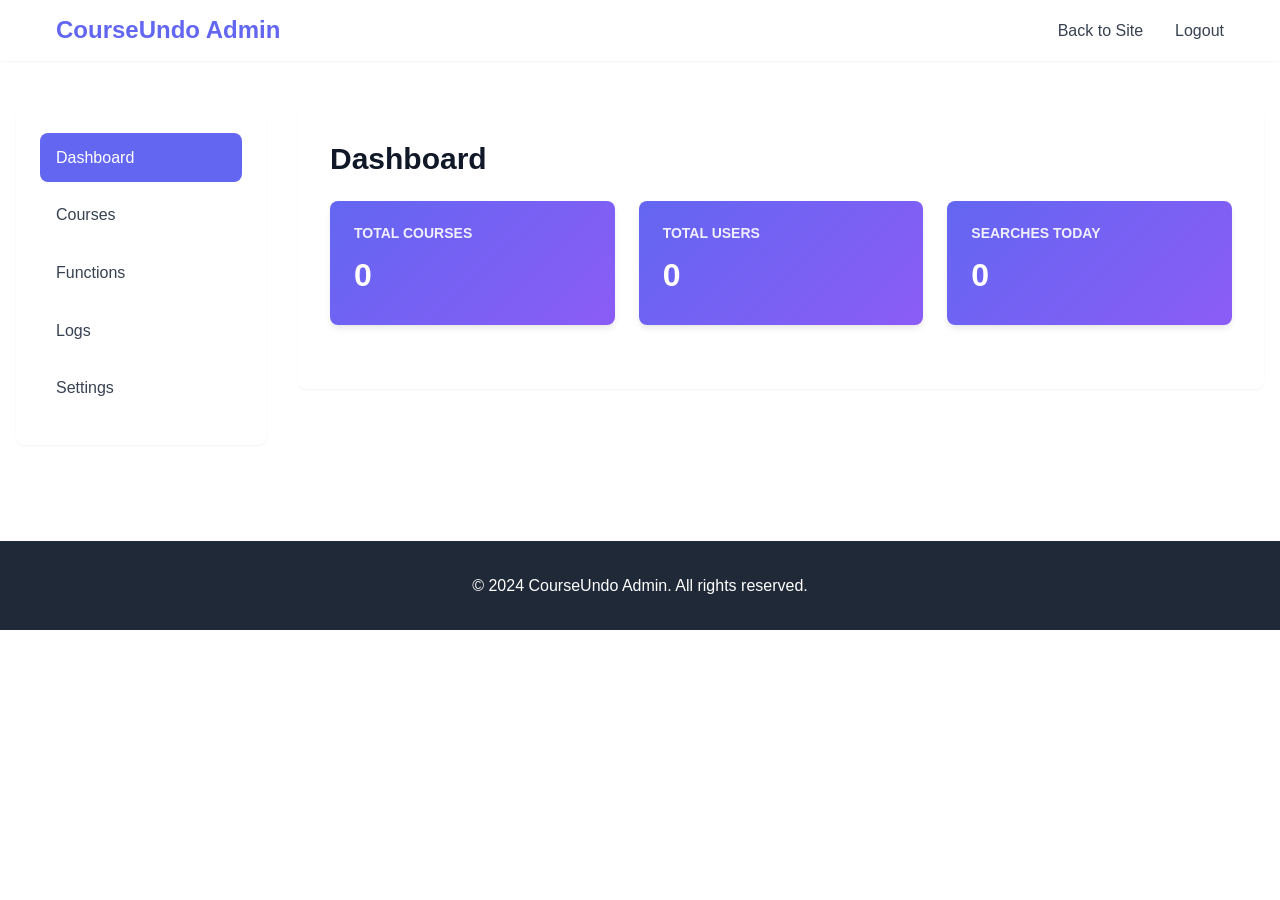
==== admin.html @ a24974a2 "Initial commit" ====
<!DOCTYPE html>
<html lang="en">
<head>
    <meta charset="UTF-8">
    <meta name="viewport" content="width=device-width, initial-scale=1.0">
    <title>CourseUndo - Admin Dashboard</title>
    <link rel="stylesheet" href="css/style.css">
</head>
<body>
    <header>
        <nav class="navbar">
            <div class="nav-container">
                <h1 class="logo">CourseUndo Admin</h1>
                <ul class="nav-links">
                    <li><a href="index.html">Back to Site</a></li>
                    <li><a href="#" id="logoutBtn">Logout</a></li>
                </ul>
            </div>
        </nav>
    </header>

    <main class="admin-main">
        <aside class="admin-sidebar">
            <ul class="admin-menu">
                <li><a href="#dashboard" class="menu-item active">Dashboard</a></li>
                <li><a href="#courses" class="menu-item">Courses</a></li>
                <li><a href="#functions" class="menu-item">Functions</a></li>
                <li><a href="#logs" class="menu-item">Logs</a></li>
                <li><a href="#settings" class="menu-item">Settings</a></li>
            </ul>
        </aside>

        <section class="admin-content">
            <div id="dashboard" class="content-section active">
                <h2>Dashboard</h2>
                <div class="stats-grid">
                    <div class="stat-card">
                        <h3>Total Courses</h3>
                        <p id="totalCourses">0</p>
                    </div>
                    <div class="stat-card">
                        <h3>Total Users</h3>
                        <p id="totalUsers">0</p>
                    </div>
                    <div class="stat-card">
                        <h3>Searches Today</h3>
                        <p id="searchesToday">0</p>
                    </div>
                </div>
            </div>

            <div id="courses" class="content-section">
                <h2>Manage Courses</h2>
                <button class="btn btn-primary" id="addCourseBtn">Add Course</button>
                <div id="coursesList" class="table-container"></div>
            </div>

            <div id="functions" class="content-section">
                <h2>Cloud Functions</h2>
                <div id="functionsList" class="function-list"></div>
            </div>

            <div id="logs" class="content-section">
                <h2>Activity Logs</h2>
                <div id="logsList" class="logs-container"></div>
            </div>

            <div id="settings" class="content-section">
                <h2>Settings</h2>
                <form id="settingsForm">
                    <div class="form-group">
                        <label>API Key</label>
                        <input type="password" id="apiKey" />
                    </div>
                    <button type="submit" class="btn btn-primary">Save Settings</button>
                </form>
            </div>
        </section>
    </main>

    <footer>
        <p>&copy; 2024 CourseUndo Admin. All rights reserved.</p>
    </footer>

    <script src="js/admin.js"></script>
</body>
</html>
---- css/style.css ----
/* Root Variables */
:root {
    --primary-color: #6366f1;
    --secondary-color: #8b5cf6;
    --success-color: #10b981;
    --danger-color: #ef4444;
    --warning-color: #f59e0b;
    --gray-100: #f3f4f6;
    --gray-200: #e5e7eb;
    --gray-300: #d1d5db;
    --gray-400: #9ca3af;
    --gray-500: #6b7280;
    --gray-600: #4b5563;
    --gray-700: #374151;
    --gray-800: #1f2937;
    --gray-900: #111827;
    --border-radius: 8px;
    --shadow-sm: 0 1px 2px 0 rgba(0, 0, 0, 0.05);
    --shadow-md: 0 4px 6px -1px rgba(0, 0, 0, 0.1);
    --shadow-lg: 0 10px 15px -3px rgba(0, 0, 0, 0.1);
    --transition: all 0.3s ease;
}

/* Reset */
* {
    margin: 0;
    padding: 0;
    box-sizing: border-box;
}

html {
    scroll-behavior: smooth;
}

body {
    font-family: -apple-system, BlinkMacSystemFont, 'Segoe UI', Roboto, 'Helvetica Neue', Arial, sans-serif;
    background-color: var(--gray-50);
    color: var(--gray-900);
    line-height: 1.6;
}

/* Typography */
h1, h2, h3, h4, h5, h6 {
    font-weight: 700;
    line-height: 1.2;
}

h2 {
    font-size: 1.875rem;
    margin-bottom: 1.5rem;
}

h3 {
    font-size: 1.25rem;
    margin-bottom: 1rem;
}

/* Header & Navigation */
header {
    background-color: white;
    box-shadow: var(--shadow-sm);
    position: sticky;
    top: 0;
    z-index: 1000;
}

.navbar {
    padding: 1rem 0;
}

.nav-container {
    max-width: 1200px;
    margin: 0 auto;
    padding: 0 1rem;
    display: flex;
    justify-content: space-between;
    align-items: center;
}

.logo {
    font-size: 1.5rem;
    font-weight: 700;
    color: var(--primary-color);
}

.nav-links {
    display: flex;
    list-style: none;
    gap: 2rem;
}

.nav-links a {
    color: var(--gray-700);
    text-decoration: none;
    transition: var(--transition);
}

.nav-links a:hover {
    color: var(--primary-color);
}

/* Main Content */
main {
    max-width: 1200px;
    margin: 0 auto;
    padding: 3rem 1rem;
}

/* Search Section */
.search-section {
    text-align: center;
    margin-bottom: 3rem;
}

.search-section h2 {
    margin-bottom: 2rem;
}

.search-container {
    display: flex;
    gap: 1rem;
    margin-bottom: 2rem;
    max-width: 600px;
    margin-left: auto;
    margin-right: auto;
}

.search-input {
    flex: 1;
    padding: 0.75rem 1rem;
    border: 2px solid var(--gray-200);
    border-radius: var(--border-radius);
    font-size: 1rem;
    transition: var(--transition);
}

.search-input:focus {
    outline: none;
    border-color: var(--primary-color);
    box-shadow: 0 0 0 3px rgba(99, 102, 241, 0.1);
}

/* Buttons */
.btn {
    padding: 0.75rem 1.5rem;
    border: none;
    border-radius: var(--border-radius);
    font-size: 1rem;
    font-weight: 600;
    cursor: pointer;
    transition: var(--transition);
}

.btn-primary {
    background-color: var(--primary-color);
    color: white;
}

.btn-primary:hover {
    background-color: #4f46e5;
    box-shadow: var(--shadow-md);
}

.btn-secondary {
    background-color: var(--gray-200);
    color: var(--gray-900);
}

.btn-secondary:hover {
    background-color: var(--gray-300);
}

.btn-danger {
    background-color: var(--danger-color);
    color: white;
}

.btn-danger:hover {
    background-color: #dc2626;
}

/* Results */
.results-container {
    max-width: 600px;
    margin-left: auto;
    margin-right: auto;
}

.result-item {
    background: white;
    padding: 1.5rem;
    border-radius: var(--border-radius);
    margin-bottom: 1rem;
    box-shadow: var(--shadow-sm);
    transition: var(--transition);
}

.result-item:hover {
    box-shadow: var(--shadow-md);
    transform: translateY(-2px);
}

.result-title {
    font-size: 1.125rem;
    font-weight: 600;
    color: var(--primary-color);
    margin-bottom: 0.5rem;
}

.result-description {
    color: var(--gray-600);
    margin-bottom: 0.75rem;
}

.result-match {
    display: inline-block;
    background-color: var(--success-color);
    color: white;
    padding: 0.25rem 0.75rem;
    border-radius: 20px;
    font-size: 0.875rem;
    font-weight: 600;
}

/* About Section */
.about-section {
    background-color: white;
    padding: 2rem;
    border-radius: var(--border-radius);
    box-shadow: var(--shadow-sm);
    max-width: 600px;
    margin: 0 auto;
}

/* Admin Layout */
.admin-main {
    display: flex;
    gap: 2rem;
    max-width: 1400px;
    margin: 0 auto;
}

.admin-sidebar {
    width: 250px;
    background: white;
    padding: 1.5rem;
    border-radius: var(--border-radius);
    box-shadow: var(--shadow-sm);
    height: fit-content;
    position: sticky;
    top: 100px;
}

.admin-menu {
    list-style: none;
}

.menu-item {
    display: block;
    padding: 0.75rem 1rem;
    color: var(--gray-700);
    text-decoration: none;
    border-radius: var(--border-radius);
    margin-bottom: 0.5rem;
    transition: var(--transition);
}

.menu-item:hover,
.menu-item.active {
    background-color: var(--primary-color);
    color: white;
}

.admin-content {
    flex: 1;
}

.content-section {
    background: white;
    padding: 2rem;
    border-radius: var(--border-radius);
    box-shadow: var(--shadow-sm);
    display: none;
}

.content-section.active {
    display: block;
}

/* Stats Grid */
.stats-grid {
    display: grid;
    grid-template-columns: repeat(auto-fit, minmax(200px, 1fr));
    gap: 1.5rem;
    margin-bottom: 2rem;
}

.stat-card {
    background: linear-gradient(135deg, var(--primary-color), var(--secondary-color));
    color: white;
    padding: 1.5rem;
    border-radius: var(--border-radius);
    box-shadow: var(--shadow-md);
}

.stat-card h3 {
    font-size: 0.875rem;
    text-transform: uppercase;
    opacity: 0.9;
    margin-bottom: 0.5rem;
}

.stat-card p {
    font-size: 2rem;
    font-weight: 700;
}

/* Tables */
.table-container {
    overflow-x: auto;
}

table {
    width: 100%;
    border-collapse: collapse;
}

th {
    background-color: var(--gray-100);
    padding: 1rem;
    text-align: left;
    font-weight: 600;
    color: var(--gray-700);
    border-bottom: 2px solid var(--gray-200);
}

td {
    padding: 1rem;
    border-bottom: 1px solid var(--gray-200);
}

tr:hover {
    background-color: var(--gray-50);
}

/* Forms */
.form-group {
    margin-bottom: 1.5rem;
}

label {
    display: block;
    margin-bottom: 0.5rem;
    font-weight: 600;
    color: var(--gray-700);
}

input[type="text"],
input[type="email"],
input[type="password"],
input[type="number"],
textarea,
select {
    width: 100%;
    padding: 0.75rem;
    border: 2px solid var(--gray-200);
    border-radius: var(--border-radius);
    font-size: 1rem;
    transition: var(--transition);
}

input:focus,
textarea:focus,
select:focus {
    outline: none;
    border-color: var(--primary-color);
    box-shadow: 0 0 0 3px rgba(99, 102, 241, 0.1);
}

textarea {
    resize: vertical;
    min-height: 120px;
}

/* Function List */
.function-list {
    display: grid;
    gap: 1rem;
}

.function-item {
    background-color: var(--gray-50);
    padding: 1rem;
    border-radius: var(--border-radius);
    border-left: 4px solid var(--primary-color);
}

.function-name {
    font-weight: 600;
    color: var(--gray-900);
}

.function-status {
    font-size: 0.875rem;
    color: var(--success-color);
    margin-top: 0.5rem;
}

/* Logs */
.logs-container {
    display: grid;
    gap: 1rem;
}

.log-item {
    padding: 1rem;
    background-color: var(--gray-50);
    border-radius: var(--border-radius);
    border-left: 4px solid var(--gray-400);
    font-size: 0.875rem;
}

.log-time {
    color: var(--gray-500);
    font-weight: 600;
}

.log-message {
    color: var(--gray-700);
    margin-top: 0.25rem;
}

/* Footer */
footer {
    background-color: var(--gray-800);
    color: white;
    text-align: center;
    padding: 2rem;
    margin-top: 3rem;
}

/* Responsive */
@media (max-width: 768px) {
    .nav-links {
        gap: 1rem;
        font-size: 0.875rem;
    }

    .search-container {
        flex-direction: column;
    }

    .admin-main {
        flex-direction: column;
    }

    .admin-sidebar {
        width: 100%;
        position: static;
    }

    .stats-grid {
        grid-template-columns: 1fr;
    }

    h2 {
        font-size: 1.5rem;
    }
}

@media (max-width: 480px) {
    main {
        padding: 1rem;
    }

    .nav-container {
        flex-direction: column;
        gap: 1rem;
    }

    .logo {
        font-size: 1.25rem;
    }

    .nav-links {
        flex-direction: column;
        text-align: center;
        gap: 0.5rem;
    }

    .btn {
        width: 100%;
    }

    h2 {
        font-size: 1.25rem;
    }
}
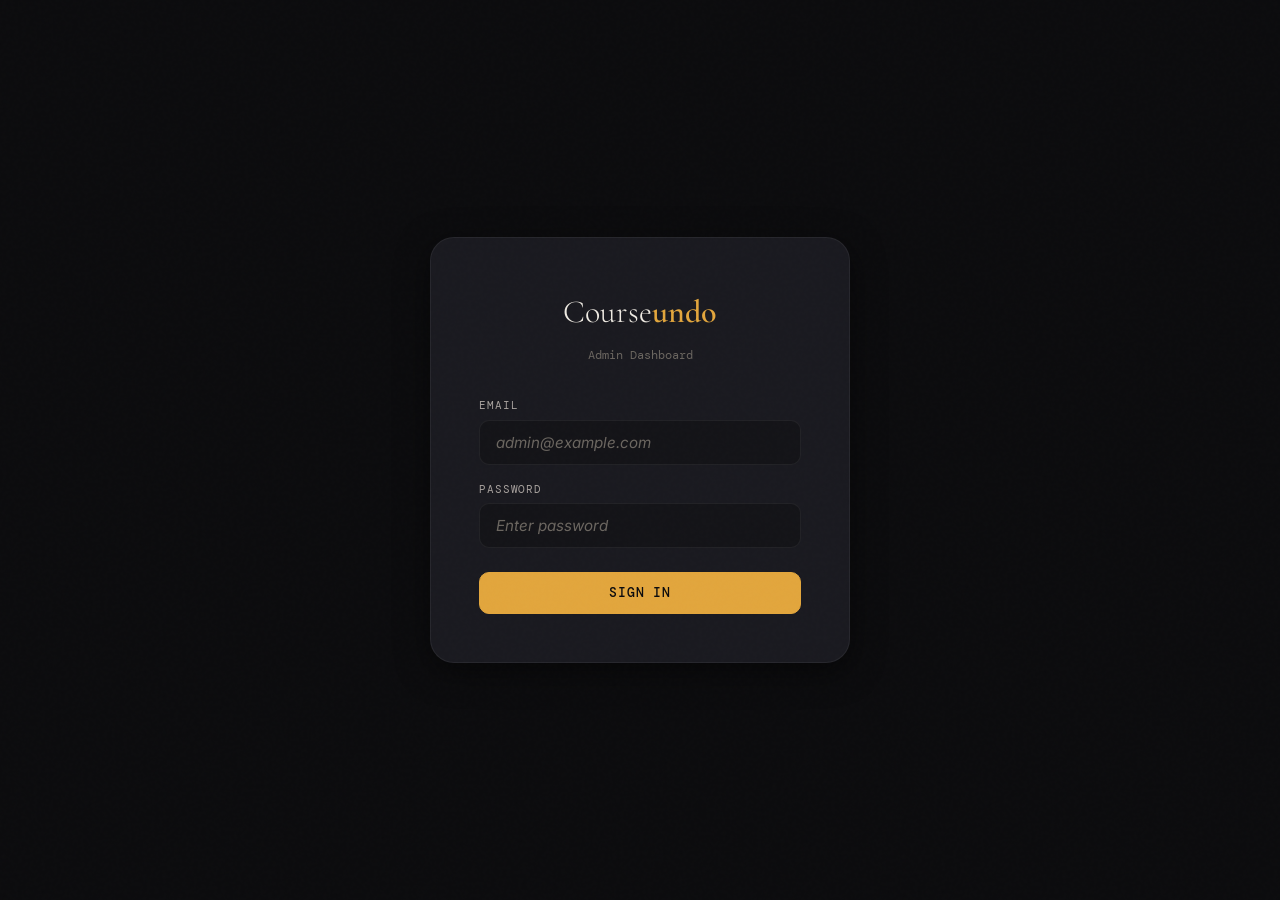
==== commit fb0c0734: "Initial commit 2.0" ====
--- a/admin.html
+++ b/admin.html
@@ -1,87 +1,416 @@
 <!DOCTYPE html>
 <html lang="en">
+
 <head>
     <meta charset="UTF-8">
     <meta name="viewport" content="width=device-width, initial-scale=1.0">
-    <title>CourseUndo - Admin Dashboard</title>
+    <title>Courseundo — Admin Dashboard</title>
     <link rel="stylesheet" href="css/style.css">
+    <link rel="icon"
+        href="data:image/svg+xml,<svg xmlns='http://www.w3.org/2000/svg' viewBox='0 0 100 100'><text y='.9em' font-size='90'>⚙</text></svg>">
 </head>
+
 <body>
-    <header>
-        <nav class="navbar">
-            <div class="nav-container">
-                <h1 class="logo">CourseUndo Admin</h1>
-                <ul class="nav-links">
-                    <li><a href="index.html">Back to Site</a></li>
-                    <li><a href="#" id="logoutBtn">Logout</a></li>
-                </ul>
-            </div>
-        </nav>
-    </header>
-
-    <main class="admin-main">
+
+    <!-- ========== Login Screen ========== -->
+    <div id="login-wrapper" class="admin-login-wrapper">
+        <div class="admin-login-card">
+            <h1>Course<span>undo</span></h1>
+            <p class="login-subtitle">Admin Dashboard</p>
+            <div id="login-error" class="login-error"></div>
+            <form id="login-form">
+                <div class="form-group">
+                    <label class="form-label" for="login-email">Email</label>
+                    <input type="email" id="login-email" class="form-input" placeholder="admin@example.com" required>
+                </div>
+                <div class="form-group">
+                    <label class="form-label" for="login-password">Password</label>
+                    <input type="password" id="login-password" class="form-input" placeholder="Enter password" required>
+                </div>
+                <button type="submit" class="btn btn-primary" style="width:100%;margin-top:0.5rem">Sign In</button>
+            </form>
+        </div>
+    </div>
+
+    <!-- ========== Dashboard ========== -->
+    <div id="dashboard-wrapper" class="admin-wrapper hidden">
+
+        <!-- Sidebar -->
         <aside class="admin-sidebar">
-            <ul class="admin-menu">
-                <li><a href="#dashboard" class="menu-item active">Dashboard</a></li>
-                <li><a href="#courses" class="menu-item">Courses</a></li>
-                <li><a href="#functions" class="menu-item">Functions</a></li>
-                <li><a href="#logs" class="menu-item">Logs</a></li>
-                <li><a href="#settings" class="menu-item">Settings</a></li>
-            </ul>
+            <div class="admin-sidebar-brand">Course<span>undo</span></div>
+            <nav class="admin-nav">
+                <button class="admin-nav-item active" data-tab="courses">&#128218; <span>Courses</span></button>
+                <button class="admin-nav-item" data-tab="bulk">&#128229; <span>Bulk Ops</span></button>
+                <button class="admin-nav-item" data-tab="suggestions">&#9993; <span>Suggestions</span>
+                    <span id="suggestion-badge" class="badge hidden">0</span>
+                </button>
+                <button class="admin-nav-item" data-tab="ratings">&#11088; <span>Ratings</span></button>
+                <button class="admin-nav-item" data-tab="logs">&#128203; <span>Activity Log</span></button>
+                <button class="admin-nav-item" data-tab="analytics">&#128202; <span>Analytics</span></button>
+            </nav>
+            <div style="padding:0.75rem;margin-top:auto">
+                <button id="logout-btn" class="btn btn-secondary btn-sm" style="width:100%">Sign Out</button>
+            </div>
         </aside>
 
-        <section class="admin-content">
-            <div id="dashboard" class="content-section active">
-                <h2>Dashboard</h2>
-                <div class="stats-grid">
-                    <div class="stat-card">
-                        <h3>Total Courses</h3>
-                        <p id="totalCourses">0</p>
-                    </div>
-                    <div class="stat-card">
-                        <h3>Total Users</h3>
-                        <p id="totalUsers">0</p>
-                    </div>
-                    <div class="stat-card">
-                        <h3>Searches Today</h3>
-                        <p id="searchesToday">0</p>
-                    </div>
-                </div>
-            </div>
-
-            <div id="courses" class="content-section">
-                <h2>Manage Courses</h2>
-                <button class="btn btn-primary" id="addCourseBtn">Add Course</button>
-                <div id="coursesList" class="table-container"></div>
-            </div>
-
-            <div id="functions" class="content-section">
-                <h2>Cloud Functions</h2>
-                <div id="functionsList" class="function-list"></div>
-            </div>
-
-            <div id="logs" class="content-section">
-                <h2>Activity Logs</h2>
-                <div id="logsList" class="logs-container"></div>
-            </div>
-
-            <div id="settings" class="content-section">
-                <h2>Settings</h2>
-                <form id="settingsForm">
-                    <div class="form-group">
-                        <label>API Key</label>
-                        <input type="password" id="apiKey" />
-                    </div>
-                    <button type="submit" class="btn btn-primary">Save Settings</button>
+        <!-- Main Content -->
+        <main class="admin-main">
+
+            <!-- Tab: Courses -->
+            <div id="tab-courses" class="admin-tab-panel active">
+                <h2 class="admin-page-title">Courses</h2>
+
+                <div style="display:flex;gap:1rem;margin-bottom:1.5rem;align-items:center;flex-wrap:wrap">
+                    <input type="text" id="course-search" class="form-input" placeholder="Search courses..."
+                        style="max-width:300px;padding:0.5rem 0.75rem;font-size:0.85rem">
+                    <label
+                        style="font-family:var(--font-mono);font-size:0.75rem;color:var(--text-muted);display:flex;align-items:center;gap:0.4rem;cursor:pointer">
+                        <input type="checkbox" id="show-archived"> Show Archived
+                    </label>
+                    <button id="new-course-btn" class="btn btn-secondary btn-sm" style="margin-left:auto">+ New
+                        Course</button>
+                </div>
+
+                <div id="admin-course-list" class="admin-course-list"></div>
+
+                <h3 id="course-form-title"
+                    style="font-family:var(--font-display);font-size:1.3rem;font-weight:400;margin:1.5rem 0 1rem;color:var(--text-primary)">
+                    Add New Course</h3>
+                <p id="course-field-status"
+                    style="font-family:var(--font-mono);font-size:0.7rem;color:var(--text-muted);margin-bottom:1rem">
+                </p>
+
+                <form id="course-form">
+                    <div class="admin-form-grid">
+                        <div class="form-group full-width">
+                            <label class="form-label" for="course-title">Title <span class="required">*</span></label>
+                            <input type="text" id="course-title" class="form-input"
+                                placeholder="Course title (5-200 chars)" required minlength="5" maxlength="200">
+                        </div>
+
+                        <div class="form-group full-width">
+                            <label class="form-label" for="course-link">Link <span class="required">*</span></label>
+                            <div style="display:flex;gap:0.5rem">
+                                <input type="url" id="course-link" class="form-input" placeholder="https://..." required
+                                    style="flex:1">
+                                <button type="button" id="fetch-meta-btn" class="btn btn-secondary btn-sm">Auto-fetch
+                                    Metadata</button>
+                                <button type="button" id="ai-classify-btn" class="btn btn-secondary btn-sm">AI
+                                    Classify</button>
+                            </div>
+                        </div>
+
+                        <div class="form-group">
+                            <label class="form-label" for="course-platform">Platform</label>
+                            <input type="text" id="course-platform" class="form-input" list="platform-suggestions"
+                                placeholder="Coursera, edX...">
+                            <datalist id="platform-suggestions">
+                                <option value="Coursera">
+                                <option value="edX">
+                                <option value="Udemy">
+                                <option value="Khan Academy">
+                                <option value="Udacity">
+                                <option value="FutureLearn">
+                                <option value="LinkedIn Learning">
+                                <option value="Other">
+                            </datalist>
+                        </div>
+
+                        <div class="form-group">
+                            <label class="form-label" for="course-category">Category</label>
+                            <input type="text" id="course-category" class="form-input" list="category-suggestions"
+                                placeholder="Programming, Data Science...">
+                            <datalist id="category-suggestions">
+                                <option value="Programming">
+                                <option value="Data Science">
+                                <option value="AI/ML">
+                                <option value="Business">
+                                <option value="Design">
+                                <option value="Language">
+                                <option value="Math">
+                                <option value="Science">
+                                <option value="Other">
+                            </datalist>
+                        </div>
+
+                        <div class="form-group">
+                            <label class="form-label" for="course-institution">Institution</label>
+                            <input type="text" id="course-institution" class="form-input"
+                                placeholder="University or company">
+                        </div>
+
+                        <div class="form-group">
+                            <label class="form-label" for="course-instructor">Instructor</label>
+                            <input type="text" id="course-instructor" class="form-input"
+                                placeholder="Lead instructor name(s)">
+                        </div>
+
+                        <div class="form-group">
+                            <label class="form-label" for="course-difficulty">Difficulty</label>
+                            <select id="course-difficulty" class="form-input">
+                                <option value="">—</option>
+                                <option value="Beginner">Beginner</option>
+                                <option value="Intermediate">Intermediate</option>
+                                <option value="Advanced">Advanced</option>
+                            </select>
+                        </div>
+
+                        <div class="form-group">
+                            <label class="form-label" for="course-duration">Duration</label>
+                            <input type="text" id="course-duration" class="form-input"
+                                placeholder="e.g., 30 hours, 6 weeks">
+                        </div>
+
+                        <div class="form-group">
+                            <label class="form-label" for="course-mode">Mode</label>
+                            <input type="text" id="course-mode" class="form-input" list="mode-suggestions"
+                                placeholder="Self-paced, Instructor-led">
+                            <datalist id="mode-suggestions">
+                                <option value="Self-paced">
+                                <option value="Instructor-led">
+                            </datalist>
+                        </div>
+
+                        <div class="form-group">
+                            <label class="form-label" for="course-format">Format</label>
+                            <input type="text" id="course-format" class="form-input" list="format-suggestions"
+                                placeholder="Video, Text, Interactive, Mixed">
+                            <datalist id="format-suggestions">
+                                <option value="Video">
+                                <option value="Text">
+                                <option value="Interactive">
+                                <option value="Mixed">
+                            </datalist>
+                        </div>
+
+                        <div class="form-group">
+                            <label class="form-label" for="course-cost">Cost</label>
+                            <select id="course-cost" class="form-input">
+                                <option value="">—</option>
+                                <option value="Free">Free</option>
+                                <option value="Paid">Paid</option>
+                                <option value="Subscription">Subscription</option>
+                                <option value="Freemium">Freemium</option>
+                            </select>
+                        </div>
+
+                        <div class="form-group">
+                            <label class="form-label" for="course-certification">Certification</label>
+                            <select id="course-certification" class="form-input">
+                                <option value="">—</option>
+                                <option value="Yes">Yes</option>
+                                <option value="No">No</option>
+                            </select>
+                        </div>
+
+                        <div class="form-group">
+                            <label class="form-label" for="course-cert-type">Certification Type</label>
+                            <input type="text" id="course-cert-type" class="form-input" list="cert-type-suggestions"
+                                placeholder="Free, Paid, Verified...">
+                            <datalist id="cert-type-suggestions">
+                                <option value="Free">
+                                <option value="Paid">
+                                <option value="Verified">
+                                <option value="Industry Badge">
+                            </datalist>
+                        </div>
+
+                        <div class="form-group">
+                            <label class="form-label" for="course-validation">Validation</label>
+                            <input type="text" id="course-validation" class="form-input"
+                                placeholder="Accredited, Industry badge...">
+                        </div>
+
+                        <div class="form-group">
+                            <label class="form-label" for="course-job-available">Job Availability</label>
+                            <select id="course-job-available" class="form-input">
+                                <option value="">—</option>
+                                <option value="Yes">Yes</option>
+                                <option value="No">No</option>
+                            </select>
+                        </div>
+
+                        <div class="form-group">
+                            <label class="form-label" for="course-job-country">Job Country</label>
+                            <input type="text" id="course-job-country" class="form-input"
+                                placeholder="USA, India, Remote...">
+                        </div>
+
+                        <div class="form-group">
+                            <label class="form-label" for="course-job-salary">Job Salary Range</label>
+                            <input type="text" id="course-job-salary" class="form-input" placeholder="$60k-$90k">
+                        </div>
+
+                        <div class="form-group">
+                            <label class="form-label" for="course-job-mode">Job Mode</label>
+                            <input type="text" id="course-job-mode" class="form-input" list="job-mode-suggestions"
+                                placeholder="Remote, On-site, Hybrid">
+                            <datalist id="job-mode-suggestions">
+                                <option value="Remote">
+                                <option value="On-site">
+                                <option value="Hybrid">
+                            </datalist>
+                        </div>
+
+                        <div class="form-group">
+                            <label class="form-label" for="course-language">Language</label>
+                            <input type="text" id="course-language" class="form-input" list="language-suggestions"
+                                placeholder="English, Spanish...">
+                            <datalist id="language-suggestions">
+                                <option value="English">
+                                <option value="Spanish">
+                                <option value="French">
+                                <option value="German">
+                                <option value="Chinese">
+                                <option value="Arabic">
+                                <option value="Portuguese">
+                                <option value="Hindi">
+                                <option value="Japanese">
+                            </datalist>
+                        </div>
+
+                        <div class="form-group full-width">
+                            <label class="form-label" for="course-extra-fields">Extra Fields (JSON)</label>
+                            <textarea id="course-extra-fields" class="form-input json-input"
+                                placeholder='{"prerequisite": "Basic Python", "projects": 3}'></textarea>
+                            <span id="json-feedback" class="form-hint"></span>
+                        </div>
+                    </div>
+
+                    <div class="form-actions-bar">
+                        <button type="submit" id="save-course-btn" class="btn btn-primary">Save Course</button>
+                        <button type="button" id="archive-course-btn" class="btn btn-danger hidden">Archive</button>
+                        <button type="button" id="verify-course-btn" class="btn btn-secondary hidden">Mark as
+                            Verified</button>
+                    </div>
                 </form>
             </div>
-        </section>
-    </main>
-
-    <footer>
-        <p>&copy; 2024 CourseUndo Admin. All rights reserved.</p>
-    </footer>
+
+            <!-- Tab: Bulk Operations -->
+            <div id="tab-bulk" class="admin-tab-panel">
+                <h2 class="admin-page-title">Bulk Operations</h2>
+
+                <h3
+                    style="font-family:var(--font-display);font-size:1.2rem;font-weight:400;margin-bottom:1rem;color:var(--text-primary)">
+                    Import</h3>
+                <div id="file-drop-zone" class="file-drop-zone">
+                    <p>Drop a CSV or JSON file here, or click to browse</p>
+                    <p class="file-types">Supported: .csv (columns: title, link, platform, ...) or .json (array of
+                        course objects)</p>
+                    <input type="file" id="file-input" accept=".csv,.json" style="display:none">
+                </div>
+                <div id="import-preview" class="import-preview"></div>
+                <div id="import-summary" class="import-summary"></div>
+                <button id="import-btn" class="btn btn-primary mt-2 hidden">Import Valid Rows</button>
+
+                <h3
+                    style="font-family:var(--font-display);font-size:1.2rem;font-weight:400;margin:2rem 0 1rem;color:var(--text-primary)">
+                    Export</h3>
+                <div style="display:flex;gap:0.75rem">
+                    <button id="export-csv-btn" class="btn btn-secondary">Export All (CSV)</button>
+                    <button id="export-json-btn" class="btn btn-secondary">Export All (JSON)</button>
+                </div>
+            </div>
+
+            <!-- Tab: Suggestions -->
+            <div id="tab-suggestions" class="admin-tab-panel">
+                <h2 class="admin-page-title">Suggestions</h2>
+                <div id="admin-suggestions-list"></div>
+            </div>
+
+            <!-- Tab: Ratings -->
+            <div id="tab-ratings" class="admin-tab-panel">
+                <h2 class="admin-page-title">Ratings Management</h2>
+                <div id="ratings-container"></div>
+            </div>
+
+            <!-- Tab: Activity Log -->
+            <div id="tab-logs" class="admin-tab-panel">
+                <h2 class="admin-page-title">Activity Log</h2>
+
+                <div class="log-filter-bar">
+                    <div class="filter-group">
+                        <label class="filter-label" for="log-filter-action">Action</label>
+                        <select id="log-filter-action" class="filter-select">
+                            <option value="">All</option>
+                            <option value="search">Search</option>
+                            <option value="course_click">Course Click</option>
+                            <option value="suggestion">Suggestion</option>
+                            <option value="rating">Rating</option>
+                            <option value="page_visit">Page Visit</option>
+                            <option value="admin_login">Admin Login</option>
+                            <option value="admin_login_fail">Login Fail</option>
+                        </select>
+                    </div>
+                    <div class="filter-group">
+                        <label class="filter-label" for="log-filter-from">From</label>
+                        <input type="date" id="log-filter-from" class="form-input"
+                            style="padding:0.5rem;font-size:0.8rem">
+                    </div>
+                    <div class="filter-group">
+                        <label class="filter-label" for="log-filter-to">To</label>
+                        <input type="date" id="log-filter-to" class="form-input"
+                            style="padding:0.5rem;font-size:0.8rem">
+                    </div>
+                    <div class="filter-group">
+                        <label class="filter-label" for="log-filter-ip">IP Address</label>
+                        <input type="text" id="log-filter-ip" class="form-input" placeholder="e.g., 192.168.1.1"
+                            style="padding:0.5rem;font-size:0.8rem">
+                    </div>
+                    <div class="filter-group">
+                        <label class="filter-label" for="log-filter-device">Device</label>
+                        <select id="log-filter-device" class="filter-select">
+                            <option value="">All</option>
+                            <option value="Desktop">Desktop</option>
+                            <option value="Mobile">Mobile</option>
+                            <option value="Tablet">Tablet</option>
+                        </select>
+                    </div>
+                    <button id="log-apply-filter" class="btn btn-secondary btn-sm">Apply</button>
+                    <button id="log-export-btn" class="btn btn-secondary btn-sm">Export CSV</button>
+                </div>
+
+                <div class="log-table-wrapper">
+                    <table class="log-table">
+                        <thead>
+                            <tr>
+                                <th>Time</th>
+                                <th>Action</th>
+                                <th>Details</th>
+                                <th>IP</th>
+                                <th>Country</th>
+                                <th>Device</th>
+                                <th>Browser</th>
+                                <th>OS</th>
+                            </tr>
+                        </thead>
+                        <tbody id="log-table-body"></tbody>
+                    </table>
+                </div>
+            </div>
+
+            <!-- Tab: Analytics -->
+            <div id="tab-analytics" class="admin-tab-panel">
+                <h2 class="admin-page-title">Analytics</h2>
+                <div id="analytics-container"></div>
+            </div>
+
+        </main>
+    </div>
+
+    <!-- ========== Modal ========== -->
+    <div id="admin-modal" class="modal-overlay">
+        <div class="modal">
+            <h3 id="modal-title"></h3>
+            <div id="modal-body"></div>
+            <div id="modal-actions" class="modal-actions"></div>
+        </div>
+    </div>
+
+    <!-- ========== Toast ========== -->
+    <div id="admin-toast-container" class="toast-container" aria-live="polite"></div>
 
     <script src="js/admin.js"></script>
 </body>
-</html>
+
+</html>
--- a/css/style.css
+++ b/css/style.css
@@ -1,498 +1,2081 @@
-/* Root Variables */
+/* ==========================================================================
+   Courseundo — Design System & Styles
+   Dark editorial aesthetic with warm amber accents
+   ========================================================================== */
+
+/* ---------- Fonts ---------- */
+@import url('https://fonts.googleapis.com/css2?family=Cormorant+Garamond:wght@300;400;600;700&family=DM+Mono:wght@300;400;500&family=Inter:wght@400;500;600&display=swap');
+
+/* ---------- Custom Properties ---------- */
 :root {
-    --primary-color: #6366f1;
-    --secondary-color: #8b5cf6;
-    --success-color: #10b981;
-    --danger-color: #ef4444;
-    --warning-color: #f59e0b;
-    --gray-100: #f3f4f6;
-    --gray-200: #e5e7eb;
-    --gray-300: #d1d5db;
-    --gray-400: #9ca3af;
-    --gray-500: #6b7280;
-    --gray-600: #4b5563;
-    --gray-700: #374151;
-    --gray-800: #1f2937;
-    --gray-900: #111827;
-    --border-radius: 8px;
-    --shadow-sm: 0 1px 2px 0 rgba(0, 0, 0, 0.05);
-    --shadow-md: 0 4px 6px -1px rgba(0, 0, 0, 0.1);
-    --shadow-lg: 0 10px 15px -3px rgba(0, 0, 0, 0.1);
-    --transition: all 0.3s ease;
-}
-
-/* Reset */
-* {
+    --bg: #0c0c0e;
+    --bg-surface: #141418;
+    --bg-card: #1a1a20;
+    --bg-elevated: #222228;
+    --bg-hover: #2a2a32;
+
+    --accent: #e2a63d;
+    --accent-dim: #b8872f;
+    --accent-glow: rgba(226, 166, 61, 0.15);
+    --accent-text: #f0c96a;
+
+    --green: #34d399;
+    --green-dim: rgba(52, 211, 153, 0.15);
+    --blue: #60a5fa;
+    --blue-dim: rgba(96, 165, 250, 0.15);
+    --orange: #fb923c;
+    --orange-dim: rgba(251, 146, 60, 0.15);
+    --purple: #a78bfa;
+    --purple-dim: rgba(167, 139, 250, 0.15);
+    --red: #f87171;
+    --red-dim: rgba(248, 113, 113, 0.15);
+
+    --text-primary: #eeeae2;
+    --text-secondary: #a8a29e;
+    --text-muted: #6b6660;
+    --text-inverse: #0c0c0e;
+
+    --border: rgba(255, 255, 255, 0.06);
+    --border-accent: rgba(226, 166, 61, 0.3);
+
+    --radius-sm: 6px;
+    --radius-md: 10px;
+    --radius-lg: 16px;
+    --radius-xl: 24px;
+
+    --shadow-sm: 0 1px 2px rgba(0, 0, 0, 0.3);
+    --shadow-md: 0 4px 16px rgba(0, 0, 0, 0.4);
+    --shadow-lg: 0 8px 32px rgba(0, 0, 0, 0.5);
+    --shadow-glow: 0 0 20px var(--accent-glow);
+
+    --font-display: 'Cormorant Garamond', Georgia, serif;
+    --font-mono: 'DM Mono', 'Courier New', monospace;
+    --font-body: 'Inter', -apple-system, sans-serif;
+
+    --transition-fast: 0.15s ease;
+    --transition-med: 0.3s ease;
+    --transition-slow: 0.5s ease;
+}
+
+/* ---------- Reset & Base ---------- */
+*,
+*::before,
+*::after {
+    box-sizing: border-box;
     margin: 0;
     padding: 0;
-    box-sizing: border-box;
 }
 
 html {
+    font-size: 16px;
     scroll-behavior: smooth;
+    -webkit-font-smoothing: antialiased;
+    -moz-osx-font-smoothing: grayscale;
 }
 
 body {
-    font-family: -apple-system, BlinkMacSystemFont, 'Segoe UI', Roboto, 'Helvetica Neue', Arial, sans-serif;
-    background-color: var(--gray-50);
-    color: var(--gray-900);
+    font-family: var(--font-body);
+    background: var(--bg);
+    color: var(--text-primary);
     line-height: 1.6;
-}
-
-/* Typography */
-h1, h2, h3, h4, h5, h6 {
-    font-weight: 700;
-    line-height: 1.2;
-}
-
-h2 {
-    font-size: 1.875rem;
+    min-height: 100vh;
+    position: relative;
+}
+
+/* Grain overlay */
+body::before {
+    content: '';
+    position: fixed;
+    inset: 0;
+    background-image: url("data:image/svg+xml,%3Csvg viewBox='0 0 256 256' xmlns='http://www.w3.org/2000/svg'%3E%3Cfilter id='noise'%3E%3CfeTurbulence type='fractalNoise' baseFrequency='0.9' numOctaves='4' stitchTiles='stitch'/%3E%3C/filter%3E%3Crect width='100%25' height='100%25' filter='url(%23noise)' opacity='0.5'/%3E%3C/svg%3E");
+    opacity: 0.03;
+    pointer-events: none;
+    z-index: 9999;
+}
+
+a {
+    color: var(--accent-text);
+    text-decoration: none;
+    transition: color var(--transition-fast);
+}
+
+a:hover {
+    color: var(--accent);
+}
+
+::selection {
+    background: var(--accent);
+    color: var(--text-inverse);
+}
+
+/* ---------- Scrollbar ---------- */
+::-webkit-scrollbar {
+    width: 8px;
+    height: 8px;
+}
+
+::-webkit-scrollbar-track {
+    background: var(--bg);
+}
+
+::-webkit-scrollbar-thumb {
+    background: var(--bg-elevated);
+    border-radius: 4px;
+}
+
+::-webkit-scrollbar-thumb:hover {
+    background: var(--bg-hover);
+}
+
+/* ---------- Layout ---------- */
+.app-wrapper {
+    display: flex;
+    flex-direction: column;
+    min-height: 100vh;
+}
+
+.container {
+    width: 100%;
+    max-width: 1280px;
+    margin: 0 auto;
+    padding: 0 2rem;
+}
+
+/* ---------- Header ---------- */
+.site-header {
+    padding: 2.5rem 0 1.5rem;
+    border-bottom: 1px solid var(--border);
+    background: linear-gradient(180deg, rgba(226, 166, 61, 0.03) 0%, transparent 100%);
+}
+
+.header-inner {
+    display: flex;
+    align-items: flex-end;
+    justify-content: space-between;
+    gap: 2rem;
+}
+
+.site-brand {
+    display: flex;
+    flex-direction: column;
+    gap: 0.25rem;
+}
+
+.site-title {
+    font-family: var(--font-display);
+    font-size: 2.5rem;
+    font-weight: 300;
+    letter-spacing: 0.04em;
+    color: var(--text-primary);
+    line-height: 1;
+}
+
+.site-title span {
+    color: var(--accent);
+    font-weight: 600;
+}
+
+.site-tagline {
+    font-family: var(--font-mono);
+    font-size: 0.75rem;
+    color: var(--text-muted);
+    letter-spacing: 0.08em;
+    text-transform: uppercase;
+}
+
+.header-stats {
+    display: flex;
+    gap: 1.5rem;
+    align-items: center;
+}
+
+.stat-item {
+    text-align: right;
+}
+
+.stat-value {
+    font-family: var(--font-display);
+    font-size: 1.75rem;
+    font-weight: 600;
+    color: var(--accent);
+    line-height: 1;
+}
+
+.stat-label {
+    font-family: var(--font-mono);
+    font-size: 0.65rem;
+    color: var(--text-muted);
+    text-transform: uppercase;
+    letter-spacing: 0.1em;
+}
+
+/* ---------- Search Section ---------- */
+.search-section {
+    padding: 2rem 0 1rem;
+}
+
+.search-bar-wrapper {
+    position: relative;
+    max-width: 800px;
+}
+
+.search-bar {
+    width: 100%;
+    padding: 1rem 1.25rem 1rem 3.25rem;
+    font-family: var(--font-body);
+    font-size: 1rem;
+    color: var(--text-primary);
+    background: var(--bg-surface);
+    border: 1px solid var(--border);
+    border-radius: var(--radius-lg);
+    outline: none;
+    transition: border-color var(--transition-fast), box-shadow var(--transition-fast);
+}
+
+.search-bar::placeholder {
+    color: var(--text-muted);
+    font-style: italic;
+}
+
+.search-bar:focus {
+    border-color: var(--accent-dim);
+    box-shadow: var(--shadow-glow);
+}
+
+.search-icon {
+    position: absolute;
+    left: 1.1rem;
+    top: 50%;
+    transform: translateY(-50%);
+    color: var(--text-muted);
+    pointer-events: none;
+    font-size: 1.1rem;
+}
+
+.search-mode-indicator {
+    display: inline-flex;
+    align-items: center;
+    gap: 0.35rem;
+    margin-top: 0.5rem;
+    font-family: var(--font-mono);
+    font-size: 0.7rem;
+    color: var(--text-muted);
+    letter-spacing: 0.05em;
+}
+
+.search-mode-indicator .dot {
+    width: 6px;
+    height: 6px;
+    border-radius: 50%;
+    background: var(--accent);
+    display: inline-block;
+    animation: pulse 2s ease infinite;
+}
+
+@keyframes pulse {
+
+    0%,
+    100% {
+        opacity: 0.4;
+    }
+
+    50% {
+        opacity: 1;
+    }
+}
+
+/* ---------- Filters ---------- */
+.filters-row {
+    display: flex;
+    flex-wrap: wrap;
+    gap: 0.75rem;
+    padding: 1.25rem 0 1rem;
+    align-items: center;
+}
+
+.filter-group {
+    display: flex;
+    flex-direction: column;
+    gap: 0.2rem;
+}
+
+.filter-label {
+    font-family: var(--font-mono);
+    font-size: 0.6rem;
+    color: var(--text-muted);
+    text-transform: uppercase;
+    letter-spacing: 0.1em;
+}
+
+.filter-select {
+    padding: 0.5rem 2rem 0.5rem 0.75rem;
+    font-family: var(--font-mono);
+    font-size: 0.8rem;
+    color: var(--text-secondary);
+    background: var(--bg-surface);
+    border: 1px solid var(--border);
+    border-radius: var(--radius-sm);
+    outline: none;
+    cursor: pointer;
+    appearance: none;
+    background-image: url("data:image/svg+xml,%3Csvg xmlns='http://www.w3.org/2000/svg' width='12' height='12' viewBox='0 0 12 12'%3E%3Cpath d='M3 5l3 3 3-3' stroke='%236b6660' fill='none' stroke-width='1.5'/%3E%3C/svg%3E");
+    background-repeat: no-repeat;
+    background-position: right 0.6rem center;
+    transition: border-color var(--transition-fast);
+}
+
+.filter-select:focus,
+.filter-select:hover {
+    border-color: var(--accent-dim);
+}
+
+.filter-select.has-value {
+    color: var(--accent-text);
+    border-color: var(--border-accent);
+}
+
+.sort-row {
+    display: flex;
+    justify-content: space-between;
+    align-items: center;
+    padding: 0.5rem 0 1rem;
+}
+
+.results-count {
+    font-family: var(--font-mono);
+    font-size: 0.8rem;
+    color: var(--text-muted);
+}
+
+.results-count strong {
+    color: var(--accent-text);
+    font-weight: 500;
+}
+
+.clear-filters-btn {
+    font-family: var(--font-mono);
+    font-size: 0.75rem;
+    color: var(--text-muted);
+    background: none;
+    border: 1px solid var(--border);
+    border-radius: var(--radius-sm);
+    padding: 0.35rem 0.75rem;
+    cursor: pointer;
+    transition: all var(--transition-fast);
+}
+
+.clear-filters-btn:hover {
+    color: var(--accent-text);
+    border-color: var(--border-accent);
+}
+
+/* ---------- Tabs ---------- */
+.tabs-nav {
+    display: flex;
+    gap: 0;
+    border-bottom: 1px solid var(--border);
     margin-bottom: 1.5rem;
 }
 
-h3 {
+.tab-btn {
+    font-family: var(--font-mono);
+    font-size: 0.8rem;
+    letter-spacing: 0.04em;
+    color: var(--text-muted);
+    background: none;
+    border: none;
+    padding: 0.75rem 1.5rem;
+    cursor: pointer;
+    position: relative;
+    transition: color var(--transition-fast);
+}
+
+.tab-btn:hover {
+    color: var(--text-secondary);
+}
+
+.tab-btn.active {
+    color: var(--accent-text);
+}
+
+.tab-btn.active::after {
+    content: '';
+    position: absolute;
+    bottom: -1px;
+    left: 0;
+    right: 0;
+    height: 2px;
+    background: var(--accent);
+}
+
+.tab-btn .badge {
+    display: inline-flex;
+    align-items: center;
+    justify-content: center;
+    min-width: 18px;
+    height: 18px;
+    padding: 0 5px;
+    font-size: 0.65rem;
+    font-weight: 600;
+    background: var(--red);
+    color: white;
+    border-radius: 9px;
+    margin-left: 0.5rem;
+}
+
+.tab-panel {
+    display: none;
+}
+
+.tab-panel.active {
+    display: block;
+    animation: fadeIn 0.3s ease;
+}
+
+@keyframes fadeIn {
+    from {
+        opacity: 0;
+        transform: translateY(8px);
+    }
+
+    to {
+        opacity: 1;
+        transform: translateY(0);
+    }
+}
+
+/* ---------- Course Cards Grid ---------- */
+.courses-grid {
+    display: grid;
+    grid-template-columns: repeat(auto-fill, minmax(340px, 1fr));
+    gap: 1.25rem;
+    padding: 0.5rem 0 2rem;
+}
+
+.course-card {
+    background: var(--bg-card);
+    border: 1px solid var(--border);
+    border-radius: var(--radius-lg);
+    padding: 1.5rem;
+    display: flex;
+    flex-direction: column;
+    gap: 0.75rem;
+    transition: border-color var(--transition-med), box-shadow var(--transition-med), transform var(--transition-med);
+    opacity: 0;
+    animation: cardIn 0.4s ease forwards;
+}
+
+.course-card:nth-child(1) {
+    animation-delay: 0.05s;
+}
+
+.course-card:nth-child(2) {
+    animation-delay: 0.1s;
+}
+
+.course-card:nth-child(3) {
+    animation-delay: 0.15s;
+}
+
+.course-card:nth-child(4) {
+    animation-delay: 0.2s;
+}
+
+.course-card:nth-child(5) {
+    animation-delay: 0.25s;
+}
+
+.course-card:nth-child(6) {
+    animation-delay: 0.3s;
+}
+
+@keyframes cardIn {
+    from {
+        opacity: 0;
+        transform: translateY(16px);
+    }
+
+    to {
+        opacity: 1;
+        transform: translateY(0);
+    }
+}
+
+.course-card:hover {
+    border-color: var(--border-accent);
+    box-shadow: var(--shadow-md), var(--shadow-glow);
+    transform: translateY(-2px);
+}
+
+.card-header {
+    display: flex;
+    justify-content: space-between;
+    align-items: flex-start;
+    gap: 0.75rem;
+}
+
+.card-title {
+    font-family: var(--font-display);
+    font-size: 1.2rem;
+    font-weight: 600;
+    color: var(--text-primary);
+    line-height: 1.3;
+}
+
+.card-title a {
+    color: inherit;
+    text-decoration: none;
+}
+
+.card-title a:hover {
+    color: var(--accent-text);
+}
+
+.card-platform {
+    flex-shrink: 0;
+    font-family: var(--font-mono);
+    font-size: 0.65rem;
+    letter-spacing: 0.06em;
+    padding: 0.25rem 0.6rem;
+    border-radius: var(--radius-sm);
+    text-transform: uppercase;
+    font-weight: 500;
+}
+
+/* Platform colors */
+.platform-coursera {
+    background: #1f4e8c22;
+    color: #60a5fa;
+    border: 1px solid #60a5fa33;
+}
+
+.platform-edx {
+    background: #dc262622;
+    color: #f87171;
+    border: 1px solid #f8717133;
+}
+
+.platform-udemy {
+    background: #a855f722;
+    color: #c084fc;
+    border: 1px solid #c084fc33;
+}
+
+.platform-khan {
+    background: #22c55e22;
+    color: #4ade80;
+    border: 1px solid #4ade8033;
+}
+
+.platform-udacity {
+    background: #f9731622;
+    color: #fb923c;
+    border: 1px solid #fb923c33;
+}
+
+.platform-futurelearn {
+    background: #e2a63d22;
+    color: #f0c96a;
+    border: 1px solid #f0c96a33;
+}
+
+.platform-linkedin {
+    background: #2563eb22;
+    color: #60a5fa;
+    border: 1px solid #60a5fa33;
+}
+
+.platform-other {
+    background: #6b666022;
+    color: #a8a29e;
+    border: 1px solid #a8a29e33;
+}
+
+.card-badges {
+    display: flex;
+    flex-wrap: wrap;
+    gap: 0.4rem;
+}
+
+.badge {
+    font-family: var(--font-mono);
+    font-size: 0.6rem;
+    letter-spacing: 0.05em;
+    padding: 0.2rem 0.5rem;
+    border-radius: var(--radius-sm);
+    text-transform: uppercase;
+    font-weight: 500;
+    white-space: nowrap;
+}
+
+.badge-category {
+    background: var(--accent-glow);
+    color: var(--accent-text);
+    border: 1px solid var(--border-accent);
+}
+
+.badge-difficulty-beginner {
+    background: var(--green-dim);
+    color: var(--green);
+    border: 1px solid rgba(52, 211, 153, 0.3);
+}
+
+.badge-difficulty-intermediate {
+    background: var(--blue-dim);
+    color: var(--blue);
+    border: 1px solid rgba(96, 165, 250, 0.3);
+}
+
+.badge-difficulty-advanced {
+    background: var(--orange-dim);
+    color: var(--orange);
+    border: 1px solid rgba(251, 146, 60, 0.3);
+}
+
+.badge-cost-free {
+    background: var(--green-dim);
+    color: var(--green);
+    border: 1px solid rgba(52, 211, 153, 0.3);
+}
+
+.badge-cost-paid {
+    background: var(--blue-dim);
+    color: var(--blue);
+    border: 1px solid rgba(96, 165, 250, 0.3);
+}
+
+.badge-cost-subscription {
+    background: var(--purple-dim);
+    color: var(--purple);
+    border: 1px solid rgba(167, 139, 250, 0.3);
+}
+
+.badge-cost-freemium {
+    background: var(--orange-dim);
+    color: var(--orange);
+    border: 1px solid rgba(251, 146, 60, 0.3);
+}
+
+.badge-cert {
+    background: var(--accent-glow);
+    color: var(--accent-text);
+    border: 1px solid var(--border-accent);
+}
+
+.badge-job {
+    background: var(--purple-dim);
+    color: var(--purple);
+    border: 1px solid rgba(167, 139, 250, 0.3);
+}
+
+.card-meta {
+    display: flex;
+    flex-wrap: wrap;
+    gap: 0.35rem 1rem;
+    font-family: var(--font-mono);
+    font-size: 0.7rem;
+    color: var(--text-muted);
+}
+
+.card-meta-item {
+    display: inline-flex;
+    align-items: center;
+    gap: 0.3rem;
+}
+
+.card-rating {
+    display: flex;
+    align-items: center;
+    gap: 0.5rem;
+}
+
+.stars {
+    display: inline-flex;
+    gap: 1px;
+    color: var(--accent);
+    font-size: 0.9rem;
+    cursor: pointer;
+}
+
+.stars .star {
+    transition: transform var(--transition-fast), color var(--transition-fast);
+}
+
+.stars .star:hover {
+    transform: scale(1.2);
+}
+
+.stars .star.empty {
+    color: var(--bg-hover);
+}
+
+.rating-text {
+    font-family: var(--font-mono);
+    font-size: 0.75rem;
+    color: var(--text-secondary);
+}
+
+.rating-text .count {
+    color: var(--text-muted);
+}
+
+.freshness {
+    font-family: var(--font-mono);
+    font-size: 0.65rem;
+    padding: 0.15rem 0.5rem;
+    border-radius: var(--radius-sm);
+}
+
+.freshness-green {
+    background: var(--green-dim);
+    color: var(--green);
+}
+
+.freshness-yellow {
+    background: rgba(234, 179, 8, 0.15);
+    color: #eab308;
+}
+
+.freshness-red {
+    background: var(--red-dim);
+    color: var(--red);
+}
+
+/* ---------- Rating Picker ---------- */
+.rating-picker-overlay {
+    display: none;
+    position: fixed;
+    inset: 0;
+    background: rgba(0, 0, 0, 0.5);
+    z-index: 1000;
+    align-items: center;
+    justify-content: center;
+}
+
+.rating-picker-overlay.active {
+    display: flex;
+}
+
+.rating-picker {
+    background: var(--bg-elevated);
+    border: 1px solid var(--border-accent);
+    border-radius: var(--radius-lg);
+    padding: 2rem;
+    text-align: center;
+    box-shadow: var(--shadow-lg);
+    animation: scaleIn 0.2s ease;
+}
+
+@keyframes scaleIn {
+    from {
+        transform: scale(0.9);
+        opacity: 0;
+    }
+
+    to {
+        transform: scale(1);
+        opacity: 1;
+    }
+}
+
+.rating-picker h3 {
+    font-family: var(--font-display);
     font-size: 1.25rem;
+    font-weight: 400;
+    color: var(--text-primary);
     margin-bottom: 1rem;
 }
 
-/* Header & Navigation */
-header {
-    background-color: white;
-    box-shadow: var(--shadow-sm);
+.rating-picker-stars {
+    display: flex;
+    gap: 0.5rem;
+    justify-content: center;
+    font-size: 2rem;
+    cursor: pointer;
+}
+
+.rating-picker-stars .star {
+    color: var(--bg-hover);
+    transition: color var(--transition-fast), transform var(--transition-fast);
+}
+
+.rating-picker-stars .star:hover,
+.rating-picker-stars .star.active {
+    color: var(--accent);
+    transform: scale(1.15);
+}
+
+.rating-picker .rating-feedback {
+    font-family: var(--font-mono);
+    font-size: 0.75rem;
+    color: var(--text-muted);
+    margin-top: 0.75rem;
+    min-height: 1.2em;
+}
+
+/* ---------- Suggestion Form ---------- */
+.suggest-form {
+    max-width: 640px;
+    display: flex;
+    flex-direction: column;
+    gap: 1rem;
+    padding: 1.5rem 0 2rem;
+}
+
+.form-group {
+    display: flex;
+    flex-direction: column;
+    gap: 0.3rem;
+}
+
+.form-label {
+    font-family: var(--font-mono);
+    font-size: 0.7rem;
+    color: var(--text-secondary);
+    text-transform: uppercase;
+    letter-spacing: 0.08em;
+}
+
+.form-label .required {
+    color: var(--red);
+}
+
+.form-input,
+.form-textarea,
+.form-select-input {
+    font-family: var(--font-body);
+    font-size: 0.95rem;
+    color: var(--text-primary);
+    background: var(--bg-surface);
+    border: 1px solid var(--border);
+    border-radius: var(--radius-md);
+    padding: 0.75rem 1rem;
+    outline: none;
+    transition: border-color var(--transition-fast), box-shadow var(--transition-fast);
+}
+
+.form-input:focus,
+.form-textarea:focus,
+.form-select-input:focus {
+    border-color: var(--accent-dim);
+    box-shadow: var(--shadow-glow);
+}
+
+.form-input::placeholder,
+.form-textarea::placeholder {
+    color: var(--text-muted);
+    font-style: italic;
+}
+
+.form-textarea {
+    resize: vertical;
+    min-height: 80px;
+}
+
+.form-hint {
+    font-family: var(--font-mono);
+    font-size: 0.65rem;
+    color: var(--text-muted);
+}
+
+.form-error {
+    font-family: var(--font-mono);
+    font-size: 0.7rem;
+    color: var(--red);
+    display: none;
+}
+
+.form-error.visible {
+    display: block;
+}
+
+.duplicate-warning {
+    display: none;
+    padding: 0.75rem 1rem;
+    background: var(--orange-dim);
+    border: 1px solid rgba(251, 146, 60, 0.3);
+    border-radius: var(--radius-md);
+    font-family: var(--font-mono);
+    font-size: 0.8rem;
+    color: var(--orange);
+}
+
+.duplicate-warning.visible {
+    display: flex;
+    align-items: center;
+    gap: 0.5rem;
+}
+
+/* Honeypot */
+.hp-field {
+    position: absolute;
+    left: -9999px;
+    opacity: 0;
+    height: 0;
+    width: 0;
+    overflow: hidden;
+}
+
+/* ---------- Buttons ---------- */
+.btn {
+    font-family: var(--font-mono);
+    font-size: 0.8rem;
+    letter-spacing: 0.06em;
+    padding: 0.7rem 1.5rem;
+    border: 1px solid var(--border);
+    border-radius: var(--radius-md);
+    cursor: pointer;
+    transition: all var(--transition-fast);
+    display: inline-flex;
+    align-items: center;
+    justify-content: center;
+    gap: 0.5rem;
+    text-transform: uppercase;
+    font-weight: 500;
+    white-space: nowrap;
+}
+
+.btn-primary {
+    background: var(--accent);
+    color: var(--text-inverse);
+    border-color: var(--accent);
+}
+
+.btn-primary:hover {
+    background: var(--accent-dim);
+    letter-spacing: 0.1em;
+    box-shadow: var(--shadow-glow);
+}
+
+.btn-primary:disabled {
+    opacity: 0.5;
+    cursor: not-allowed;
+    letter-spacing: 0.06em;
+}
+
+.btn-secondary {
+    background: transparent;
+    color: var(--text-secondary);
+    border-color: var(--border);
+}
+
+.btn-secondary:hover {
+    color: var(--text-primary);
+    border-color: var(--text-muted);
+}
+
+.btn-danger {
+    background: transparent;
+    color: var(--red);
+    border-color: var(--red-dim);
+}
+
+.btn-danger:hover {
+    background: var(--red-dim);
+    border-color: var(--red);
+}
+
+.btn-sm {
+    font-size: 0.7rem;
+    padding: 0.4rem 0.8rem;
+}
+
+.btn-icon {
+    width: 36px;
+    height: 36px;
+    padding: 0;
+    border-radius: var(--radius-sm);
+}
+
+/* ---------- Pagination ---------- */
+.pagination {
+    display: flex;
+    align-items: center;
+    justify-content: center;
+    gap: 0.4rem;
+    padding: 2rem 0;
+}
+
+.page-btn {
+    font-family: var(--font-mono);
+    font-size: 0.75rem;
+    color: var(--text-muted);
+    background: var(--bg-surface);
+    border: 1px solid var(--border);
+    border-radius: var(--radius-sm);
+    width: 36px;
+    height: 36px;
+    display: inline-flex;
+    align-items: center;
+    justify-content: center;
+    cursor: pointer;
+    transition: all var(--transition-fast);
+}
+
+.page-btn:hover {
+    color: var(--text-primary);
+    border-color: var(--accent-dim);
+}
+
+.page-btn.active {
+    background: var(--accent);
+    color: var(--text-inverse);
+    border-color: var(--accent);
+}
+
+.page-btn:disabled {
+    opacity: 0.3;
+    cursor: not-allowed;
+}
+
+/* ---------- Community Suggestions Cards ---------- */
+.suggestion-card {
+    background: var(--bg-card);
+    border: 1px solid var(--border);
+    border-left: 3px solid var(--accent-dim);
+    border-radius: var(--radius-md);
+    padding: 1.25rem 1.5rem;
+    margin-bottom: 0.75rem;
+    animation: cardIn 0.4s ease forwards;
+    opacity: 0;
+}
+
+.suggestion-card:nth-child(1) {
+    animation-delay: 0.05s;
+}
+
+.suggestion-card:nth-child(2) {
+    animation-delay: 0.1s;
+}
+
+.suggestion-card:nth-child(3) {
+    animation-delay: 0.15s;
+}
+
+.suggestion-title {
+    font-family: var(--font-display);
+    font-size: 1.1rem;
+    font-weight: 600;
+    color: var(--text-primary);
+}
+
+.suggestion-meta {
+    font-family: var(--font-mono);
+    font-size: 0.7rem;
+    color: var(--text-muted);
+    margin-top: 0.3rem;
+    display: flex;
+    gap: 1rem;
+    flex-wrap: wrap;
+}
+
+.suggestion-notes {
+    font-size: 0.85rem;
+    color: var(--text-secondary);
+    margin-top: 0.5rem;
+    font-style: italic;
+}
+
+.badge-pending {
+    background: var(--orange-dim);
+    color: var(--orange);
+    border: 1px solid rgba(251, 146, 60, 0.3);
+}
+
+/* ---------- Empty State ---------- */
+.empty-state {
+    text-align: center;
+    padding: 4rem 2rem;
+    color: var(--text-muted);
+}
+
+.empty-state-icon {
+    font-size: 3rem;
+    margin-bottom: 1rem;
+    opacity: 0.3;
+}
+
+.empty-state h3 {
+    font-family: var(--font-display);
+    font-size: 1.5rem;
+    font-weight: 400;
+    color: var(--text-secondary);
+    margin-bottom: 0.5rem;
+}
+
+.empty-state p {
+    font-family: var(--font-mono);
+    font-size: 0.8rem;
+}
+
+/* ---------- Loading State ---------- */
+.loading-spinner {
+    display: flex;
+    align-items: center;
+    justify-content: center;
+    padding: 3rem;
+    gap: 0.75rem;
+}
+
+.spinner {
+    width: 20px;
+    height: 20px;
+    border: 2px solid var(--border);
+    border-top-color: var(--accent);
+    border-radius: 50%;
+    animation: spin 0.8s linear infinite;
+}
+
+@keyframes spin {
+    to {
+        transform: rotate(360deg);
+    }
+}
+
+.loading-text {
+    font-family: var(--font-mono);
+    font-size: 0.8rem;
+    color: var(--text-muted);
+}
+
+/* ---------- Toast / Notification ---------- */
+.toast-container {
+    position: fixed;
+    bottom: 2rem;
+    right: 2rem;
+    z-index: 2000;
+    display: flex;
+    flex-direction: column;
+    gap: 0.5rem;
+}
+
+.toast {
+    font-family: var(--font-mono);
+    font-size: 0.8rem;
+    padding: 0.75rem 1.25rem;
+    border-radius: var(--radius-md);
+    box-shadow: var(--shadow-lg);
+    animation: slideInRight 0.3s ease, fadeOut 0.3s ease 3.7s forwards;
+    max-width: 360px;
+}
+
+.toast-success {
+    background: #0d3320;
+    color: var(--green);
+    border: 1px solid rgba(52, 211, 153, 0.3);
+}
+
+.toast-error {
+    background: #3d1111;
+    color: var(--red);
+    border: 1px solid rgba(248, 113, 113, 0.3);
+}
+
+.toast-info {
+    background: #1a1a30;
+    color: var(--blue);
+    border: 1px solid rgba(96, 165, 250, 0.3);
+}
+
+@keyframes slideInRight {
+    from {
+        transform: translateX(100%);
+        opacity: 0;
+    }
+
+    to {
+        transform: translateX(0);
+        opacity: 1;
+    }
+}
+
+@keyframes fadeOut {
+    from {
+        opacity: 1;
+    }
+
+    to {
+        opacity: 0;
+    }
+}
+
+/* ---------- Modal / Dialog ---------- */
+.modal-overlay {
+    display: none;
+    position: fixed;
+    inset: 0;
+    background: rgba(0, 0, 0, 0.6);
+    z-index: 1000;
+    align-items: center;
+    justify-content: center;
+    backdrop-filter: blur(4px);
+}
+
+.modal-overlay.active {
+    display: flex;
+}
+
+.modal {
+    background: var(--bg-elevated);
+    border: 1px solid var(--border);
+    border-radius: var(--radius-xl);
+    padding: 2rem;
+    max-width: 480px;
+    width: 90%;
+    box-shadow: var(--shadow-lg);
+    animation: scaleIn 0.2s ease;
+}
+
+.modal h3 {
+    font-family: var(--font-display);
+    font-size: 1.3rem;
+    font-weight: 600;
+    color: var(--text-primary);
+    margin-bottom: 0.75rem;
+}
+
+.modal p {
+    font-size: 0.9rem;
+    color: var(--text-secondary);
+    margin-bottom: 1.5rem;
+    line-height: 1.5;
+}
+
+.modal-actions {
+    display: flex;
+    gap: 0.75rem;
+    justify-content: flex-end;
+}
+
+/* ======================================================
+   ADMIN DASHBOARD
+   ====================================================== */
+
+/* ---------- Admin Layout ---------- */
+.admin-wrapper {
+    display: flex;
+    min-height: 100vh;
+}
+
+.admin-sidebar {
+    width: 240px;
+    background: var(--bg-surface);
+    border-right: 1px solid var(--border);
+    padding: 2rem 0;
+    flex-shrink: 0;
+    display: flex;
+    flex-direction: column;
+}
+
+.admin-sidebar-brand {
+    font-family: var(--font-display);
+    font-size: 1.5rem;
+    font-weight: 300;
+    color: var(--text-primary);
+    padding: 0 1.5rem 1.5rem;
+    border-bottom: 1px solid var(--border);
+    margin-bottom: 1rem;
+}
+
+.admin-sidebar-brand span {
+    color: var(--accent);
+    font-weight: 600;
+}
+
+.admin-nav {
+    display: flex;
+    flex-direction: column;
+    gap: 0.15rem;
+    padding: 0 0.75rem;
+    flex: 1;
+}
+
+.admin-nav-item {
+    font-family: var(--font-mono);
+    font-size: 0.75rem;
+    color: var(--text-muted);
+    padding: 0.65rem 0.75rem;
+    border-radius: var(--radius-sm);
+    cursor: pointer;
+    transition: all var(--transition-fast);
+    display: flex;
+    align-items: center;
+    gap: 0.6rem;
+    letter-spacing: 0.03em;
+    border: none;
+    background: none;
+    text-align: left;
+    width: 100%;
+}
+
+.admin-nav-item:hover {
+    color: var(--text-secondary);
+    background: var(--bg-hover);
+}
+
+.admin-nav-item.active {
+    color: var(--accent-text);
+    background: var(--accent-glow);
+}
+
+.admin-nav-item .badge {
+    margin-left: auto;
+}
+
+.admin-main {
+    flex: 1;
+    padding: 2rem 2.5rem;
+    overflow-y: auto;
+    max-height: 100vh;
+}
+
+.admin-page-title {
+    font-family: var(--font-display);
+    font-size: 2rem;
+    font-weight: 300;
+    color: var(--text-primary);
+    margin-bottom: 1.5rem;
+    padding-bottom: 1rem;
+    border-bottom: 1px solid var(--border);
+}
+
+/* ---------- Admin Login ---------- */
+.admin-login-wrapper {
+    display: flex;
+    align-items: center;
+    justify-content: center;
+    min-height: 100vh;
+    padding: 2rem;
+}
+
+.admin-login-card {
+    background: var(--bg-card);
+    border: 1px solid var(--border);
+    border-radius: var(--radius-xl);
+    padding: 3rem;
+    width: 100%;
+    max-width: 420px;
+    box-shadow: var(--shadow-lg);
+}
+
+.admin-login-card h1 {
+    font-family: var(--font-display);
+    font-size: 2rem;
+    font-weight: 300;
+    text-align: center;
+    margin-bottom: 0.5rem;
+}
+
+.admin-login-card h1 span {
+    color: var(--accent);
+    font-weight: 600;
+}
+
+.admin-login-card .login-subtitle {
+    text-align: center;
+    font-family: var(--font-mono);
+    font-size: 0.75rem;
+    color: var(--text-muted);
+    margin-bottom: 2rem;
+}
+
+.admin-login-card .form-group {
+    margin-bottom: 1rem;
+}
+
+.login-error {
+    font-family: var(--font-mono);
+    font-size: 0.75rem;
+    color: var(--red);
+    background: var(--red-dim);
+    padding: 0.6rem 1rem;
+    border-radius: var(--radius-sm);
+    margin-bottom: 1rem;
+    display: none;
+}
+
+.login-error.visible {
+    display: block;
+}
+
+/* ---------- Admin Course Form ---------- */
+.admin-form-grid {
+    display: grid;
+    grid-template-columns: 1fr 1fr;
+    gap: 1rem;
+}
+
+.admin-form-grid .form-group.full-width {
+    grid-column: 1 / -1;
+}
+
+.form-input-hint {
+    font-family: var(--font-mono);
+    font-size: 0.6rem;
+    color: var(--text-muted);
+    margin-top: 0.15rem;
+}
+
+.form-input.json-input {
+    font-family: var(--font-mono);
+    font-size: 0.8rem;
+    min-height: 80px;
+    resize: vertical;
+}
+
+.json-valid {
+    border-color: var(--green) !important;
+}
+
+.json-invalid {
+    border-color: var(--red) !important;
+}
+
+.form-actions-bar {
+    display: flex;
+    gap: 0.75rem;
+    padding: 1.5rem 0;
+    border-top: 1px solid var(--border);
+    margin-top: 1.5rem;
+    flex-wrap: wrap;
+}
+
+/* ---------- Admin Course List ---------- */
+.admin-course-list {
+    display: flex;
+    flex-direction: column;
+    gap: 0.5rem;
+    max-height: 400px;
+    overflow-y: auto;
+    margin-bottom: 1.5rem;
+}
+
+.admin-course-item {
+    display: flex;
+    align-items: center;
+    justify-content: space-between;
+    padding: 0.75rem 1rem;
+    background: var(--bg-surface);
+    border: 1px solid var(--border);
+    border-radius: var(--radius-sm);
+    cursor: pointer;
+    transition: all var(--transition-fast);
+    gap: 1rem;
+}
+
+.admin-course-item:hover {
+    border-color: var(--accent-dim);
+    background: var(--bg-hover);
+}
+
+.admin-course-item.selected {
+    border-color: var(--accent);
+    background: var(--accent-glow);
+}
+
+.admin-course-item-title {
+    font-size: 0.85rem;
+    color: var(--text-primary);
+    flex: 1;
+    overflow: hidden;
+    text-overflow: ellipsis;
+    white-space: nowrap;
+}
+
+.admin-course-item-platform {
+    font-family: var(--font-mono);
+    font-size: 0.65rem;
+    color: var(--text-muted);
+    flex-shrink: 0;
+}
+
+.admin-course-item-status {
+    font-family: var(--font-mono);
+    font-size: 0.6rem;
+    padding: 0.15rem 0.4rem;
+    border-radius: var(--radius-sm);
+    text-transform: uppercase;
+    flex-shrink: 0;
+}
+
+.status-active {
+    background: var(--green-dim);
+    color: var(--green);
+}
+
+.status-archived {
+    background: rgba(107, 102, 96, 0.15);
+    color: var(--text-muted);
+}
+
+/* ---------- Bulk Import ---------- */
+.file-drop-zone {
+    border: 2px dashed var(--border);
+    border-radius: var(--radius-lg);
+    padding: 3rem 2rem;
+    text-align: center;
+    cursor: pointer;
+    transition: all var(--transition-fast);
+}
+
+.file-drop-zone:hover,
+.file-drop-zone.dragover {
+    border-color: var(--accent-dim);
+    background: var(--accent-glow);
+}
+
+.file-drop-zone p {
+    font-family: var(--font-mono);
+    font-size: 0.8rem;
+    color: var(--text-muted);
+}
+
+.file-drop-zone .file-types {
+    font-size: 0.65rem;
+    color: var(--text-muted);
+    margin-top: 0.5rem;
+}
+
+.import-preview {
+    margin-top: 1.5rem;
+    max-height: 400px;
+    overflow-y: auto;
+}
+
+.import-preview table {
+    width: 100%;
+    border-collapse: collapse;
+    font-size: 0.8rem;
+}
+
+.import-preview th {
+    font-family: var(--font-mono);
+    font-size: 0.65rem;
+    color: var(--text-muted);
+    text-transform: uppercase;
+    letter-spacing: 0.08em;
+    text-align: left;
+    padding: 0.5rem 0.75rem;
+    border-bottom: 1px solid var(--border);
     position: sticky;
     top: 0;
-    z-index: 1000;
-}
-
-.navbar {
-    padding: 1rem 0;
-}
-
-.nav-container {
-    max-width: 1200px;
-    margin: 0 auto;
-    padding: 0 1rem;
+    background: var(--bg-card);
+}
+
+.import-preview td {
+    padding: 0.4rem 0.75rem;
+    border-bottom: 1px solid var(--border);
+    color: var(--text-secondary);
+    max-width: 200px;
+    overflow: hidden;
+    text-overflow: ellipsis;
+    white-space: nowrap;
+}
+
+.import-preview tr.error-row {
+    background: var(--red-dim);
+}
+
+.import-preview tr.error-row td {
+    color: var(--red);
+}
+
+.import-summary {
+    margin-top: 1rem;
+    padding: 1rem;
+    background: var(--bg-surface);
+    border-radius: var(--radius-md);
+    font-family: var(--font-mono);
+    font-size: 0.8rem;
+    color: var(--text-secondary);
+    display: flex;
+    gap: 1.5rem;
+    flex-wrap: wrap;
+}
+
+.import-summary .valid {
+    color: var(--green);
+}
+
+.import-summary .errors {
+    color: var(--red);
+}
+
+.import-summary .duplicates {
+    color: var(--orange);
+}
+
+/* ---------- Analytics Cards ---------- */
+.analytics-overview {
+    display: grid;
+    grid-template-columns: repeat(auto-fit, minmax(180px, 1fr));
+    gap: 1rem;
+    margin-bottom: 2rem;
+}
+
+.analytics-card {
+    background: var(--bg-card);
+    border: 1px solid var(--border);
+    border-radius: var(--radius-md);
+    padding: 1.25rem;
+}
+
+.analytics-card-value {
+    font-family: var(--font-display);
+    font-size: 2rem;
+    font-weight: 600;
+    color: var(--accent);
+    line-height: 1;
+}
+
+.analytics-card-label {
+    font-family: var(--font-mono);
+    font-size: 0.65rem;
+    color: var(--text-muted);
+    text-transform: uppercase;
+    letter-spacing: 0.08em;
+    margin-top: 0.35rem;
+}
+
+.analytics-card-trend {
+    font-family: var(--font-mono);
+    font-size: 0.7rem;
+    margin-top: 0.35rem;
+}
+
+.trend-up {
+    color: var(--green);
+}
+
+.trend-down {
+    color: var(--red);
+}
+
+/* ---------- Analytics Charts Area ---------- */
+.analytics-charts {
+    display: grid;
+    grid-template-columns: 1fr 1fr;
+    gap: 1.5rem;
+    margin-bottom: 2rem;
+}
+
+.chart-container {
+    background: var(--bg-card);
+    border: 1px solid var(--border);
+    border-radius: var(--radius-md);
+    padding: 1.5rem;
+}
+
+.chart-container.full-width {
+    grid-column: 1 / -1;
+}
+
+.chart-title {
+    font-family: var(--font-mono);
+    font-size: 0.75rem;
+    color: var(--text-secondary);
+    text-transform: uppercase;
+    letter-spacing: 0.06em;
+    margin-bottom: 1rem;
+}
+
+.chart-area {
+    width: 100%;
+    min-height: 200px;
+    position: relative;
+}
+
+/* Simple bar chart */
+.bar-chart {
+    display: flex;
+    flex-direction: column;
+    gap: 0.5rem;
+}
+
+.bar-row {
+    display: flex;
+    align-items: center;
+    gap: 0.75rem;
+}
+
+.bar-label {
+    font-family: var(--font-mono);
+    font-size: 0.7rem;
+    color: var(--text-muted);
+    width: 120px;
+    text-align: right;
+    overflow: hidden;
+    text-overflow: ellipsis;
+    white-space: nowrap;
+    flex-shrink: 0;
+}
+
+.bar-track {
+    flex: 1;
+    height: 20px;
+    background: var(--bg-surface);
+    border-radius: 3px;
+    overflow: hidden;
+}
+
+.bar-fill {
+    height: 100%;
+    background: linear-gradient(90deg, var(--accent-dim), var(--accent));
+    border-radius: 3px;
+    transition: width 0.8s ease;
+    min-width: 2px;
+}
+
+.bar-value {
+    font-family: var(--font-mono);
+    font-size: 0.7rem;
+    color: var(--text-secondary);
+    width: 40px;
+    flex-shrink: 0;
+}
+
+/* Heatmap */
+.heatmap-grid {
+    display: grid;
+    grid-template-columns: 60px repeat(7, 1fr);
+    gap: 2px;
+    font-family: var(--font-mono);
+    font-size: 0.6rem;
+}
+
+.heatmap-header {
+    color: var(--text-muted);
+    text-align: center;
+    padding: 0.25rem;
+}
+
+.heatmap-row-label {
+    color: var(--text-muted);
+    display: flex;
+    align-items: center;
+    justify-content: flex-end;
+    padding-right: 0.5rem;
+}
+
+.heatmap-cell {
+    aspect-ratio: 1;
+    border-radius: 3px;
+    background: var(--bg-surface);
+    transition: background var(--transition-fast);
+    cursor: default;
+    min-height: 16px;
+}
+
+/* Insights */
+.insights-list {
+    display: flex;
+    flex-direction: column;
+    gap: 0.5rem;
+}
+
+.insight-item {
+    font-size: 0.85rem;
+    color: var(--text-secondary);
+    padding: 0.75rem 1rem;
+    background: var(--bg-surface);
+    border-radius: var(--radius-sm);
+    border-left: 3px solid var(--accent-dim);
+    line-height: 1.5;
+}
+
+/* ---------- Activity Log Table ---------- */
+.log-table-wrapper {
+    overflow-x: auto;
+    margin-top: 1rem;
+}
+
+.log-table {
+    width: 100%;
+    border-collapse: collapse;
+    font-size: 0.8rem;
+}
+
+.log-table th {
+    font-family: var(--font-mono);
+    font-size: 0.65rem;
+    color: var(--text-muted);
+    text-transform: uppercase;
+    letter-spacing: 0.08em;
+    text-align: left;
+    padding: 0.6rem 0.75rem;
+    border-bottom: 1px solid var(--border);
+    position: sticky;
+    top: 0;
+    background: var(--bg-card);
+    white-space: nowrap;
+}
+
+.log-table td {
+    padding: 0.5rem 0.75rem;
+    border-bottom: 1px solid var(--border);
+    color: var(--text-secondary);
+    white-space: nowrap;
+    max-width: 250px;
+    overflow: hidden;
+    text-overflow: ellipsis;
+}
+
+.log-table tr:hover td {
+    background: var(--bg-hover);
+}
+
+.log-filter-bar {
+    display: flex;
+    gap: 0.75rem;
+    flex-wrap: wrap;
+    margin-bottom: 1rem;
+    align-items: flex-end;
+}
+
+/* ---------- Admin Suggestions List ---------- */
+.admin-suggestion-item {
+    background: var(--bg-surface);
+    border: 1px solid var(--border);
+    border-radius: var(--radius-md);
+    padding: 1.25rem 1.5rem;
+    margin-bottom: 0.75rem;
+    display: flex;
+    justify-content: space-between;
+    align-items: flex-start;
+    gap: 1.5rem;
+}
+
+.admin-suggestion-info {
+    flex: 1;
+    min-width: 0;
+}
+
+.admin-suggestion-info h4 {
+    font-family: var(--font-display);
+    font-size: 1.1rem;
+    font-weight: 600;
+    color: var(--text-primary);
+}
+
+.admin-suggestion-info .detail-row {
+    font-family: var(--font-mono);
+    font-size: 0.7rem;
+    color: var(--text-muted);
+    margin-top: 0.25rem;
+    display: flex;
+    gap: 1rem;
+    flex-wrap: wrap;
+}
+
+.admin-suggestion-actions {
+    display: flex;
+    gap: 0.5rem;
+    flex-shrink: 0;
+}
+
+/* ---------- Ratings Management ---------- */
+.rating-dist-bar {
+    display: flex;
+    align-items: center;
+    gap: 0.5rem;
+    margin-bottom: 0.3rem;
+}
+
+.rating-dist-label {
+    font-family: var(--font-mono);
+    font-size: 0.7rem;
+    color: var(--text-muted);
+    width: 24px;
+    text-align: right;
+}
+
+.rating-dist-track {
+    flex: 1;
+    height: 8px;
+    background: var(--bg-surface);
+    border-radius: 4px;
+    overflow: hidden;
+}
+
+.rating-dist-fill {
+    height: 100%;
+    background: var(--accent);
+    border-radius: 4px;
+    transition: width 0.5s ease;
+}
+
+.rating-dist-count {
+    font-family: var(--font-mono);
+    font-size: 0.7rem;
+    color: var(--text-muted);
+    width: 30px;
+}
+
+/* ---------- Footer ---------- */
+.site-footer {
+    padding: 2rem 0;
+    border-top: 1px solid var(--border);
+    text-align: center;
+    margin-top: auto;
+}
+
+.site-footer p {
+    font-family: var(--font-mono);
+    font-size: 0.7rem;
+    color: var(--text-muted);
+    letter-spacing: 0.04em;
+}
+
+.site-footer a {
+    color: var(--text-secondary);
+}
+
+/* ---------- Responsive ---------- */
+@media (max-width: 1024px) {
+    .admin-sidebar {
+        width: 60px;
+        overflow: hidden;
+    }
+
+    .admin-sidebar-brand span,
+    .admin-nav-item span:not(.badge) {
+        display: none;
+    }
+
+    .admin-nav-item {
+        justify-content: center;
+        padding: 0.65rem;
+    }
+
+    .admin-nav-item .badge {
+        position: absolute;
+        top: 2px;
+        right: 2px;
+        min-width: 14px;
+        height: 14px;
+        font-size: 0.55rem;
+    }
+
+    .admin-nav-item {
+        position: relative;
+    }
+
+    .analytics-charts {
+        grid-template-columns: 1fr;
+    }
+}
+
+@media (max-width: 768px) {
+    .container {
+        padding: 0 1rem;
+    }
+
+    .header-inner {
+        flex-direction: column;
+        align-items: flex-start;
+    }
+
+    .header-stats {
+        align-self: flex-start;
+    }
+
+    .courses-grid {
+        grid-template-columns: 1fr;
+    }
+
+    .admin-form-grid {
+        grid-template-columns: 1fr;
+    }
+
+    .filters-row {
+        gap: 0.5rem;
+    }
+
+    .filter-group {
+        flex: 1;
+        min-width: 120px;
+    }
+
+    .admin-main {
+        padding: 1.5rem 1rem;
+    }
+
+    .admin-login-card {
+        padding: 2rem 1.5rem;
+    }
+
+    .admin-suggestion-item {
+        flex-direction: column;
+    }
+
+    .analytics-overview {
+        grid-template-columns: repeat(2, 1fr);
+    }
+}
+
+@media (max-width: 480px) {
+    .site-title {
+        font-size: 1.8rem;
+    }
+
+    .analytics-overview {
+        grid-template-columns: 1fr;
+    }
+}
+
+/* ---------- Utility Classes ---------- */
+.visually-hidden {
+    position: absolute;
+    width: 1px;
+    height: 1px;
+    overflow: hidden;
+    clip: rect(0, 0, 0, 0);
+    white-space: nowrap;
+    border: 0;
+}
+
+.text-center {
+    text-align: center;
+}
+
+.text-right {
+    text-align: right;
+}
+
+.mt-1 {
+    margin-top: 0.5rem;
+}
+
+.mt-2 {
+    margin-top: 1rem;
+}
+
+.mt-3 {
+    margin-top: 1.5rem;
+}
+
+.mb-1 {
+    margin-bottom: 0.5rem;
+}
+
+.mb-2 {
+    margin-bottom: 1rem;
+}
+
+.gap-1 {
+    gap: 0.5rem;
+}
+
+.flex {
+    display: flex;
+}
+
+.flex-between {
     display: flex;
     justify-content: space-between;
     align-items: center;
 }
 
-.logo {
-    font-size: 1.5rem;
-    font-weight: 700;
-    color: var(--primary-color);
-}
-
-.nav-links {
-    display: flex;
-    list-style: none;
-    gap: 2rem;
-}
-
-.nav-links a {
-    color: var(--gray-700);
-    text-decoration: none;
-    transition: var(--transition);
-}
-
-.nav-links a:hover {
-    color: var(--primary-color);
-}
-
-/* Main Content */
-main {
-    max-width: 1200px;
-    margin: 0 auto;
-    padding: 3rem 1rem;
-}
-
-/* Search Section */
-.search-section {
-    text-align: center;
-    margin-bottom: 3rem;
-}
-
-.search-section h2 {
-    margin-bottom: 2rem;
-}
-
-.search-container {
-    display: flex;
-    gap: 1rem;
-    margin-bottom: 2rem;
-    max-width: 600px;
-    margin-left: auto;
-    margin-right: auto;
-}
-
-.search-input {
-    flex: 1;
-    padding: 0.75rem 1rem;
-    border: 2px solid var(--gray-200);
-    border-radius: var(--border-radius);
-    font-size: 1rem;
-    transition: var(--transition);
-}
-
-.search-input:focus {
-    outline: none;
-    border-color: var(--primary-color);
-    box-shadow: 0 0 0 3px rgba(99, 102, 241, 0.1);
-}
-
-/* Buttons */
-.btn {
-    padding: 0.75rem 1.5rem;
-    border: none;
-    border-radius: var(--border-radius);
-    font-size: 1rem;
-    font-weight: 600;
-    cursor: pointer;
-    transition: var(--transition);
-}
-
-.btn-primary {
-    background-color: var(--primary-color);
-    color: white;
-}
-
-.btn-primary:hover {
-    background-color: #4f46e5;
-    box-shadow: var(--shadow-md);
-}
-
-.btn-secondary {
-    background-color: var(--gray-200);
-    color: var(--gray-900);
-}
-
-.btn-secondary:hover {
-    background-color: var(--gray-300);
-}
-
-.btn-danger {
-    background-color: var(--danger-color);
-    color: white;
-}
-
-.btn-danger:hover {
-    background-color: #dc2626;
-}
-
-/* Results */
-.results-container {
-    max-width: 600px;
-    margin-left: auto;
-    margin-right: auto;
-}
-
-.result-item {
-    background: white;
-    padding: 1.5rem;
-    border-radius: var(--border-radius);
-    margin-bottom: 1rem;
-    box-shadow: var(--shadow-sm);
-    transition: var(--transition);
-}
-
-.result-item:hover {
-    box-shadow: var(--shadow-md);
-    transform: translateY(-2px);
-}
-
-.result-title {
-    font-size: 1.125rem;
-    font-weight: 600;
-    color: var(--primary-color);
-    margin-bottom: 0.5rem;
-}
-
-.result-description {
-    color: var(--gray-600);
-    margin-bottom: 0.75rem;
-}
-
-.result-match {
-    display: inline-block;
-    background-color: var(--success-color);
-    color: white;
-    padding: 0.25rem 0.75rem;
-    border-radius: 20px;
-    font-size: 0.875rem;
-    font-weight: 600;
-}
-
-/* About Section */
-.about-section {
-    background-color: white;
-    padding: 2rem;
-    border-radius: var(--border-radius);
-    box-shadow: var(--shadow-sm);
-    max-width: 600px;
-    margin: 0 auto;
-}
-
-/* Admin Layout */
-.admin-main {
-    display: flex;
-    gap: 2rem;
-    max-width: 1400px;
-    margin: 0 auto;
-}
-
-.admin-sidebar {
-    width: 250px;
-    background: white;
-    padding: 1.5rem;
-    border-radius: var(--border-radius);
-    box-shadow: var(--shadow-sm);
-    height: fit-content;
-    position: sticky;
-    top: 100px;
-}
-
-.admin-menu {
-    list-style: none;
-}
-
-.menu-item {
-    display: block;
-    padding: 0.75rem 1rem;
-    color: var(--gray-700);
-    text-decoration: none;
-    border-radius: var(--border-radius);
-    margin-bottom: 0.5rem;
-    transition: var(--transition);
-}
-
-.menu-item:hover,
-.menu-item.active {
-    background-color: var(--primary-color);
-    color: white;
-}
-
-.admin-content {
-    flex: 1;
-}
-
-.content-section {
-    background: white;
-    padding: 2rem;
-    border-radius: var(--border-radius);
-    box-shadow: var(--shadow-sm);
-    display: none;
-}
-
-.content-section.active {
-    display: block;
-}
-
-/* Stats Grid */
-.stats-grid {
-    display: grid;
-    grid-template-columns: repeat(auto-fit, minmax(200px, 1fr));
-    gap: 1.5rem;
-    margin-bottom: 2rem;
-}
-
-.stat-card {
-    background: linear-gradient(135deg, var(--primary-color), var(--secondary-color));
-    color: white;
-    padding: 1.5rem;
-    border-radius: var(--border-radius);
-    box-shadow: var(--shadow-md);
-}
-
-.stat-card h3 {
-    font-size: 0.875rem;
-    text-transform: uppercase;
-    opacity: 0.9;
-    margin-bottom: 0.5rem;
-}
-
-.stat-card p {
-    font-size: 2rem;
-    font-weight: 700;
-}
-
-/* Tables */
-.table-container {
-    overflow-x: auto;
-}
-
-table {
-    width: 100%;
-    border-collapse: collapse;
-}
-
-th {
-    background-color: var(--gray-100);
-    padding: 1rem;
-    text-align: left;
-    font-weight: 600;
-    color: var(--gray-700);
-    border-bottom: 2px solid var(--gray-200);
-}
-
-td {
-    padding: 1rem;
-    border-bottom: 1px solid var(--gray-200);
-}
-
-tr:hover {
-    background-color: var(--gray-50);
-}
-
-/* Forms */
-.form-group {
-    margin-bottom: 1.5rem;
-}
-
-label {
-    display: block;
-    margin-bottom: 0.5rem;
-    font-weight: 600;
-    color: var(--gray-700);
-}
-
-input[type="text"],
-input[type="email"],
-input[type="password"],
-input[type="number"],
-textarea,
-select {
-    width: 100%;
-    padding: 0.75rem;
-    border: 2px solid var(--gray-200);
-    border-radius: var(--border-radius);
-    font-size: 1rem;
-    transition: var(--transition);
-}
-
-input:focus,
-textarea:focus,
-select:focus {
-    outline: none;
-    border-color: var(--primary-color);
-    box-shadow: 0 0 0 3px rgba(99, 102, 241, 0.1);
-}
-
-textarea {
-    resize: vertical;
-    min-height: 120px;
-}
-
-/* Function List */
-.function-list {
-    display: grid;
-    gap: 1rem;
-}
-
-.function-item {
-    background-color: var(--gray-50);
-    padding: 1rem;
-    border-radius: var(--border-radius);
-    border-left: 4px solid var(--primary-color);
-}
-
-.function-name {
-    font-weight: 600;
-    color: var(--gray-900);
-}
-
-.function-status {
-    font-size: 0.875rem;
-    color: var(--success-color);
-    margin-top: 0.5rem;
-}
-
-/* Logs */
-.logs-container {
-    display: grid;
-    gap: 1rem;
-}
-
-.log-item {
-    padding: 1rem;
-    background-color: var(--gray-50);
-    border-radius: var(--border-radius);
-    border-left: 4px solid var(--gray-400);
-    font-size: 0.875rem;
-}
-
-.log-time {
-    color: var(--gray-500);
-    font-weight: 600;
-}
-
-.log-message {
-    color: var(--gray-700);
-    margin-top: 0.25rem;
-}
-
-/* Footer */
-footer {
-    background-color: var(--gray-800);
-    color: white;
-    text-align: center;
-    padding: 2rem;
-    margin-top: 3rem;
-}
-
-/* Responsive */
-@media (max-width: 768px) {
-    .nav-links {
-        gap: 1rem;
-        font-size: 0.875rem;
-    }
-
-    .search-container {
-        flex-direction: column;
-    }
-
-    .admin-main {
-        flex-direction: column;
-    }
-
-    .admin-sidebar {
-        width: 100%;
-        position: static;
-    }
-
-    .stats-grid {
-        grid-template-columns: 1fr;
-    }
-
-    h2 {
-        font-size: 1.5rem;
-    }
-}
-
-@media (max-width: 480px) {
-    main {
-        padding: 1rem;
-    }
-
-    .nav-container {
-        flex-direction: column;
-        gap: 1rem;
-    }
-
-    .logo {
-        font-size: 1.25rem;
-    }
-
-    .nav-links {
-        flex-direction: column;
-        text-align: center;
-        gap: 0.5rem;
-    }
-
-    .btn {
-        width: 100%;
-    }
-
-    h2 {
-        font-size: 1.25rem;
-    }
-}
+.hidden {
+    display: none !important;
+}
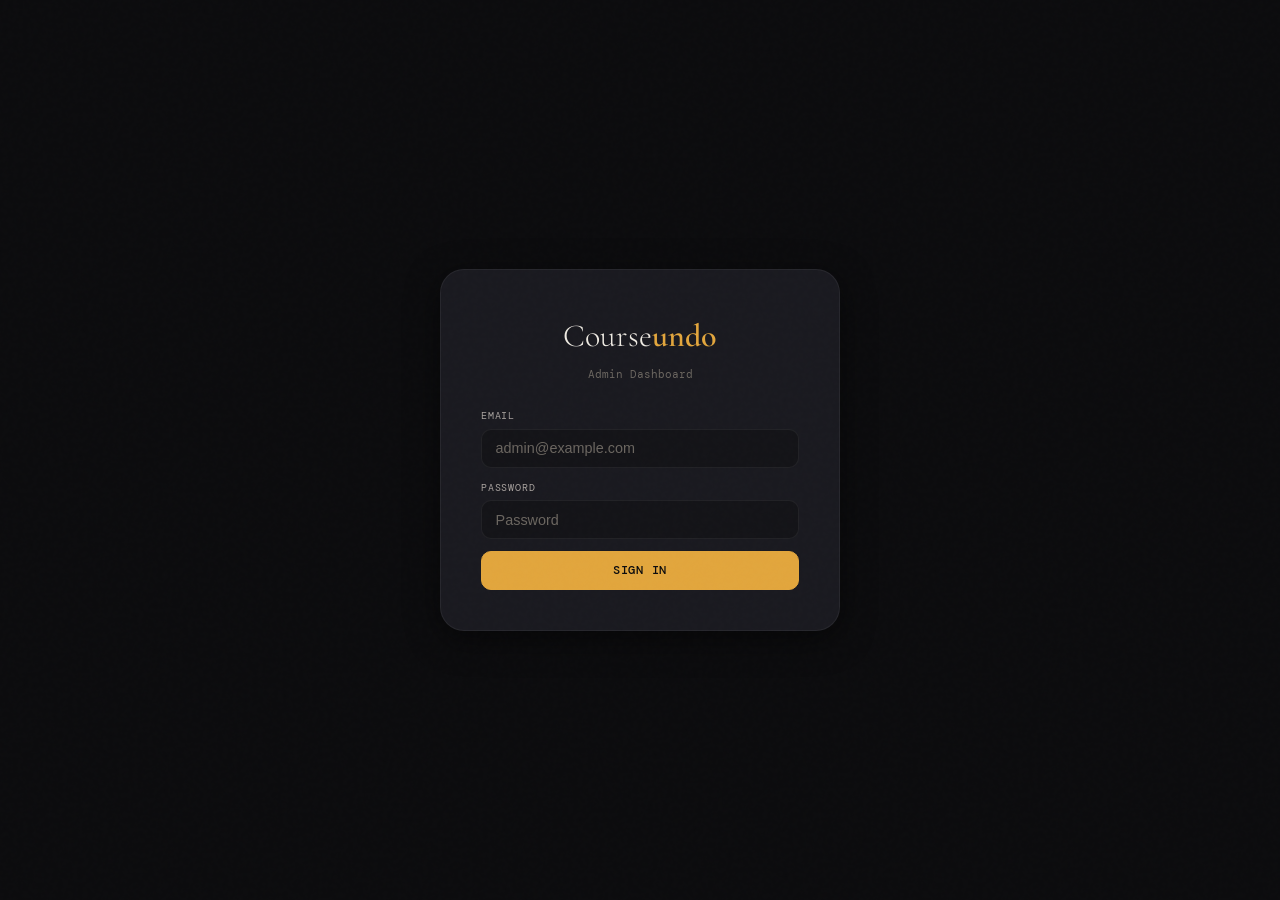
==== commit 40b2c623: "Complete rewrite - fix all bugs, responsive, CORS" ====
--- a/admin.html
+++ b/admin.html
@@ -4,7 +4,7 @@
 <head>
     <meta charset="UTF-8">
     <meta name="viewport" content="width=device-width, initial-scale=1.0">
-    <title>Courseundo — Admin Dashboard</title>
+    <title>Courseundo — Admin</title>
     <link rel="stylesheet" href="css/style.css">
     <link rel="icon"
         href="data:image/svg+xml,<svg xmlns='http://www.w3.org/2000/svg' viewBox='0 0 100 100'><text y='.9em' font-size='90'>⚙</text></svg>">
@@ -12,364 +12,255 @@
 
 <body>
 
-    <!-- ========== Login Screen ========== -->
     <div id="login-wrapper" class="admin-login-wrapper">
         <div class="admin-login-card">
             <h1>Course<span>undo</span></h1>
             <p class="login-subtitle">Admin Dashboard</p>
             <div id="login-error" class="login-error"></div>
-            <form id="login-form">
-                <div class="form-group">
+            <form id="login-form" autocomplete="off">
+                <div class="form-group" style="margin-bottom:0.75rem">
                     <label class="form-label" for="login-email">Email</label>
                     <input type="email" id="login-email" class="form-input" placeholder="admin@example.com" required>
                 </div>
-                <div class="form-group">
+                <div class="form-group" style="margin-bottom:0.75rem">
                     <label class="form-label" for="login-password">Password</label>
-                    <input type="password" id="login-password" class="form-input" placeholder="Enter password" required>
-                </div>
-                <button type="submit" class="btn btn-primary" style="width:100%;margin-top:0.5rem">Sign In</button>
+                    <input type="password" id="login-password" class="form-input" placeholder="Password" required>
+                </div>
+                <button type="submit" class="btn btn-primary" style="width:100%">Sign In</button>
             </form>
         </div>
     </div>
 
-    <!-- ========== Dashboard ========== -->
     <div id="dashboard-wrapper" class="admin-wrapper hidden">
-
-        <!-- Sidebar -->
         <aside class="admin-sidebar">
             <div class="admin-sidebar-brand">Course<span>undo</span></div>
-            <nav class="admin-nav">
-                <button class="admin-nav-item active" data-tab="courses">&#128218; <span>Courses</span></button>
-                <button class="admin-nav-item" data-tab="bulk">&#128229; <span>Bulk Ops</span></button>
-                <button class="admin-nav-item" data-tab="suggestions">&#9993; <span>Suggestions</span>
-                    <span id="suggestion-badge" class="badge hidden">0</span>
-                </button>
-                <button class="admin-nav-item" data-tab="ratings">&#11088; <span>Ratings</span></button>
-                <button class="admin-nav-item" data-tab="logs">&#128203; <span>Activity Log</span></button>
-                <button class="admin-nav-item" data-tab="analytics">&#128202; <span>Analytics</span></button>
+            <nav class="admin-nav" id="admin-nav">
+                <button type="button" class="admin-nav-item active" data-tab="courses">&#128218;
+                    <span>Courses</span></button>
+                <button type="button" class="admin-nav-item" data-tab="bulk">&#128229; <span>Bulk Ops</span></button>
+                <button type="button" class="admin-nav-item" data-tab="suggestions">&#9993;
+                    <span>Suggestions</span><span id="suggestion-badge" class="badge hidden">0</span></button>
+                <button type="button" class="admin-nav-item" data-tab="ratings">&#11088; <span>Ratings</span></button>
+                <button type="button" class="admin-nav-item" data-tab="logs">&#128203; <span>Logs</span></button>
+                <button type="button" class="admin-nav-item" data-tab="analytics">&#128202;
+                    <span>Analytics</span></button>
             </nav>
-            <div style="padding:0.75rem;margin-top:auto">
-                <button id="logout-btn" class="btn btn-secondary btn-sm" style="width:100%">Sign Out</button>
+            <div style="padding:0.5rem;margin-top:auto;border-top:1px solid var(--border);padding-top:0.75rem">
+                <button type="button" id="logout-btn" class="btn btn-secondary btn-sm" style="width:100%">Sign
+                    Out</button>
             </div>
         </aside>
 
-        <!-- Main Content -->
         <main class="admin-main">
 
-            <!-- Tab: Courses -->
+            <!-- COURSES -->
             <div id="tab-courses" class="admin-tab-panel active">
                 <h2 class="admin-page-title">Courses</h2>
-
-                <div style="display:flex;gap:1rem;margin-bottom:1.5rem;align-items:center;flex-wrap:wrap">
-                    <input type="text" id="course-search" class="form-input" placeholder="Search courses..."
-                        style="max-width:300px;padding:0.5rem 0.75rem;font-size:0.85rem">
+                <div style="display:flex;gap:0.75rem;margin-bottom:1rem;align-items:center;flex-wrap:wrap">
+                    <input type="text" id="course-search" class="form-input" placeholder="Search..."
+                        style="max-width:280px;padding:0.45rem 0.7rem;font-size:0.8rem">
                     <label
-                        style="font-family:var(--font-mono);font-size:0.75rem;color:var(--text-muted);display:flex;align-items:center;gap:0.4rem;cursor:pointer">
-                        <input type="checkbox" id="show-archived"> Show Archived
+                        style="font-family:var(--font-mono);font-size:0.7rem;color:var(--text-muted);display:flex;align-items:center;gap:0.3rem;cursor:pointer">
+                        <input type="checkbox" id="show-archived"> Archived
                     </label>
-                    <button id="new-course-btn" class="btn btn-secondary btn-sm" style="margin-left:auto">+ New
-                        Course</button>
-                </div>
-
+                    <button type="button" id="new-course-btn" class="btn btn-secondary btn-sm"
+                        style="margin-left:auto">+ New</button>
+                </div>
                 <div id="admin-course-list" class="admin-course-list"></div>
-
                 <h3 id="course-form-title"
-                    style="font-family:var(--font-display);font-size:1.3rem;font-weight:400;margin:1.5rem 0 1rem;color:var(--text-primary)">
+                    style="font-family:var(--font-display);font-size:1.2rem;font-weight:400;margin:1.25rem 0 0.75rem;color:var(--text-primary)">
                     Add New Course</h3>
                 <p id="course-field-status"
-                    style="font-family:var(--font-mono);font-size:0.7rem;color:var(--text-muted);margin-bottom:1rem">
+                    style="font-family:var(--font-mono);font-size:0.65rem;color:var(--text-muted);margin-bottom:0.75rem">
                 </p>
-
-                <form id="course-form">
+                <form id="course-form" autocomplete="off">
                     <div class="admin-form-grid">
                         <div class="form-group full-width">
                             <label class="form-label" for="course-title">Title <span class="required">*</span></label>
-                            <input type="text" id="course-title" class="form-input"
-                                placeholder="Course title (5-200 chars)" required minlength="5" maxlength="200">
+                            <input type="text" id="course-title" class="form-input" placeholder="Course title" required
+                                minlength="5" maxlength="200">
                         </div>
-
                         <div class="form-group full-width">
                             <label class="form-label" for="course-link">Link <span class="required">*</span></label>
-                            <div style="display:flex;gap:0.5rem">
+                            <div style="display:flex;gap:0.4rem;flex-wrap:wrap">
                                 <input type="url" id="course-link" class="form-input" placeholder="https://..." required
-                                    style="flex:1">
-                                <button type="button" id="fetch-meta-btn" class="btn btn-secondary btn-sm">Auto-fetch
+                                    style="flex:1;min-width:200px">
+                                <button type="button" id="fetch-meta-btn" class="btn btn-secondary btn-sm">Fetch
                                     Metadata</button>
                                 <button type="button" id="ai-classify-btn" class="btn btn-secondary btn-sm">AI
                                     Classify</button>
                             </div>
                         </div>
-
-                        <div class="form-group">
-                            <label class="form-label" for="course-platform">Platform</label>
-                            <input type="text" id="course-platform" class="form-input" list="platform-suggestions"
-                                placeholder="Coursera, edX...">
-                            <datalist id="platform-suggestions">
+                        <div class="form-group"><label class="form-label" for="course-platform">Platform</label><input
+                                type="text" id="course-platform" class="form-input" list="dl-platform"
+                                placeholder="Coursera..."><datalist id="dl-platform">
                                 <option value="Coursera">
                                 <option value="edX">
                                 <option value="Udemy">
                                 <option value="Khan Academy">
-                                <option value="Udacity">
-                                <option value="FutureLearn">
-                                <option value="LinkedIn Learning">
                                 <option value="Other">
-                            </datalist>
-                        </div>
-
-                        <div class="form-group">
-                            <label class="form-label" for="course-category">Category</label>
-                            <input type="text" id="course-category" class="form-input" list="category-suggestions"
-                                placeholder="Programming, Data Science...">
-                            <datalist id="category-suggestions">
+                            </datalist></div>
+                        <div class="form-group"><label class="form-label" for="course-category">Category</label><input
+                                type="text" id="course-category" class="form-input" list="dl-cat"
+                                placeholder="Programming..."><datalist id="dl-cat">
                                 <option value="Programming">
                                 <option value="Data Science">
                                 <option value="AI/ML">
                                 <option value="Business">
-                                <option value="Design">
-                                <option value="Language">
-                                <option value="Math">
-                                <option value="Science">
                                 <option value="Other">
-                            </datalist>
-                        </div>
-
-                        <div class="form-group">
-                            <label class="form-label" for="course-institution">Institution</label>
-                            <input type="text" id="course-institution" class="form-input"
-                                placeholder="University or company">
-                        </div>
-
-                        <div class="form-group">
-                            <label class="form-label" for="course-instructor">Instructor</label>
-                            <input type="text" id="course-instructor" class="form-input"
-                                placeholder="Lead instructor name(s)">
-                        </div>
-
-                        <div class="form-group">
-                            <label class="form-label" for="course-difficulty">Difficulty</label>
-                            <select id="course-difficulty" class="form-input">
+                            </datalist></div>
+                        <div class="form-group"><label class="form-label"
+                                for="course-institution">Institution</label><input type="text" id="course-institution"
+                                class="form-input" placeholder="University/company"></div>
+                        <div class="form-group"><label class="form-label"
+                                for="course-instructor">Instructor</label><input type="text" id="course-instructor"
+                                class="form-input" placeholder="Name(s)"></div>
+                        <div class="form-group"><label class="form-label"
+                                for="course-difficulty">Difficulty</label><select id="course-difficulty"
+                                class="form-input">
                                 <option value="">—</option>
                                 <option value="Beginner">Beginner</option>
                                 <option value="Intermediate">Intermediate</option>
                                 <option value="Advanced">Advanced</option>
-                            </select>
+                            </select></div>
+                        <div class="form-group"><label class="form-label" for="course-duration">Duration</label><input
+                                type="text" id="course-duration" class="form-input" placeholder="30 hours, 6 weeks">
                         </div>
-
-                        <div class="form-group">
-                            <label class="form-label" for="course-duration">Duration</label>
-                            <input type="text" id="course-duration" class="form-input"
-                                placeholder="e.g., 30 hours, 6 weeks">
-                        </div>
-
-                        <div class="form-group">
-                            <label class="form-label" for="course-mode">Mode</label>
-                            <input type="text" id="course-mode" class="form-input" list="mode-suggestions"
-                                placeholder="Self-paced, Instructor-led">
-                            <datalist id="mode-suggestions">
+                        <div class="form-group"><label class="form-label" for="course-mode">Mode</label><input
+                                type="text" id="course-mode" class="form-input" list="dl-mode"
+                                placeholder="Self-paced..."><datalist id="dl-mode">
                                 <option value="Self-paced">
                                 <option value="Instructor-led">
-                            </datalist>
-                        </div>
-
-                        <div class="form-group">
-                            <label class="form-label" for="course-format">Format</label>
-                            <input type="text" id="course-format" class="form-input" list="format-suggestions"
-                                placeholder="Video, Text, Interactive, Mixed">
-                            <datalist id="format-suggestions">
+                            </datalist></div>
+                        <div class="form-group"><label class="form-label" for="course-format">Format</label><input
+                                type="text" id="course-format" class="form-input" list="dl-fmt"
+                                placeholder="Video..."><datalist id="dl-fmt">
                                 <option value="Video">
                                 <option value="Text">
                                 <option value="Interactive">
                                 <option value="Mixed">
-                            </datalist>
-                        </div>
-
-                        <div class="form-group">
-                            <label class="form-label" for="course-cost">Cost</label>
-                            <select id="course-cost" class="form-input">
+                            </datalist></div>
+                        <div class="form-group"><label class="form-label" for="course-cost">Cost</label><select
+                                id="course-cost" class="form-input">
                                 <option value="">—</option>
                                 <option value="Free">Free</option>
                                 <option value="Paid">Paid</option>
                                 <option value="Subscription">Subscription</option>
                                 <option value="Freemium">Freemium</option>
-                            </select>
-                        </div>
-
-                        <div class="form-group">
-                            <label class="form-label" for="course-certification">Certification</label>
-                            <select id="course-certification" class="form-input">
+                            </select></div>
+                        <div class="form-group"><label class="form-label"
+                                for="course-certification">Certification</label><select id="course-certification"
+                                class="form-input">
                                 <option value="">—</option>
                                 <option value="Yes">Yes</option>
                                 <option value="No">No</option>
-                            </select>
-                        </div>
-
-                        <div class="form-group">
-                            <label class="form-label" for="course-cert-type">Certification Type</label>
-                            <input type="text" id="course-cert-type" class="form-input" list="cert-type-suggestions"
-                                placeholder="Free, Paid, Verified...">
-                            <datalist id="cert-type-suggestions">
-                                <option value="Free">
-                                <option value="Paid">
-                                <option value="Verified">
-                                <option value="Industry Badge">
-                            </datalist>
-                        </div>
-
-                        <div class="form-group">
-                            <label class="form-label" for="course-validation">Validation</label>
-                            <input type="text" id="course-validation" class="form-input"
-                                placeholder="Accredited, Industry badge...">
-                        </div>
-
-                        <div class="form-group">
-                            <label class="form-label" for="course-job-available">Job Availability</label>
-                            <select id="course-job-available" class="form-input">
+                            </select></div>
+                        <div class="form-group"><label class="form-label" for="course-cert-type">Cert Type</label><input
+                                type="text" id="course-cert-type" class="form-input"
+                                placeholder="Free, Paid, Verified..."></div>
+                        <div class="form-group"><label class="form-label"
+                                for="course-validation">Validation</label><input type="text" id="course-validation"
+                                class="form-input" placeholder="Accredited..."></div>
+                        <div class="form-group"><label class="form-label" for="course-job-available">Jobs</label><select
+                                id="course-job-available" class="form-input">
                                 <option value="">—</option>
                                 <option value="Yes">Yes</option>
                                 <option value="No">No</option>
-                            </select>
-                        </div>
-
-                        <div class="form-group">
-                            <label class="form-label" for="course-job-country">Job Country</label>
-                            <input type="text" id="course-job-country" class="form-input"
-                                placeholder="USA, India, Remote...">
-                        </div>
-
-                        <div class="form-group">
-                            <label class="form-label" for="course-job-salary">Job Salary Range</label>
-                            <input type="text" id="course-job-salary" class="form-input" placeholder="$60k-$90k">
-                        </div>
-
-                        <div class="form-group">
-                            <label class="form-label" for="course-job-mode">Job Mode</label>
-                            <input type="text" id="course-job-mode" class="form-input" list="job-mode-suggestions"
-                                placeholder="Remote, On-site, Hybrid">
-                            <datalist id="job-mode-suggestions">
+                            </select></div>
+                        <div class="form-group"><label class="form-label" for="course-job-country">Job
+                                Country</label><input type="text" id="course-job-country" class="form-input"
+                                placeholder="USA, Remote..."></div>
+                        <div class="form-group"><label class="form-label" for="course-job-salary">Salary</label><input
+                                type="text" id="course-job-salary" class="form-input" placeholder="60k-$90k"></div>
+                        <div class="form-group"><label class="form-label" for="course-job-mode">Job Mode</label><input
+                                type="text" id="course-job-mode" class="form-input" list="dl-jm"
+                                placeholder="Remote..."><datalist id="dl-jm">
                                 <option value="Remote">
                                 <option value="On-site">
                                 <option value="Hybrid">
-                            </datalist>
-                        </div>
-
-                        <div class="form-group">
-                            <label class="form-label" for="course-language">Language</label>
-                            <input type="text" id="course-language" class="form-input" list="language-suggestions"
-                                placeholder="English, Spanish...">
-                            <datalist id="language-suggestions">
+                            </datalist></div>
+                        <div class="form-group"><label class="form-label" for="course-language">Language</label><input
+                                type="text" id="course-language" class="form-input" list="dl-lang"
+                                placeholder="English..."><datalist id="dl-lang">
                                 <option value="English">
                                 <option value="Spanish">
                                 <option value="French">
-                                <option value="German">
+                                <option value="Hindi">
                                 <option value="Chinese">
-                                <option value="Arabic">
-                                <option value="Portuguese">
-                                <option value="Hindi">
-                                <option value="Japanese">
-                            </datalist>
-                        </div>
-
+                            </datalist></div>
                         <div class="form-group full-width">
                             <label class="form-label" for="course-extra-fields">Extra Fields (JSON)</label>
                             <textarea id="course-extra-fields" class="form-input json-input"
-                                placeholder='{"prerequisite": "Basic Python", "projects": 3}'></textarea>
+                                placeholder='{"prerequisite":"Basic Python"}'></textarea>
                             <span id="json-feedback" class="form-hint"></span>
                         </div>
                     </div>
-
                     <div class="form-actions-bar">
-                        <button type="submit" id="save-course-btn" class="btn btn-primary">Save Course</button>
+                        <button type="submit" class="btn btn-primary">Save Course</button>
                         <button type="button" id="archive-course-btn" class="btn btn-danger hidden">Archive</button>
-                        <button type="button" id="verify-course-btn" class="btn btn-secondary hidden">Mark as
-                            Verified</button>
+                        <button type="button" id="verify-course-btn" class="btn hidden">Mark Verified</button>
                     </div>
                 </form>
             </div>
 
-            <!-- Tab: Bulk Operations -->
+            <!-- BULK -->
             <div id="tab-bulk" class="admin-tab-panel">
                 <h2 class="admin-page-title">Bulk Operations</h2>
-
-                <h3
-                    style="font-family:var(--font-display);font-size:1.2rem;font-weight:400;margin-bottom:1rem;color:var(--text-primary)">
+                <h3 style="font-family:var(--font-display);font-size:1.1rem;font-weight:400;margin-bottom:0.75rem">
                     Import</h3>
                 <div id="file-drop-zone" class="file-drop-zone">
-                    <p>Drop a CSV or JSON file here, or click to browse</p>
-                    <p class="file-types">Supported: .csv (columns: title, link, platform, ...) or .json (array of
-                        course objects)</p>
+                    <p>Drop CSV or JSON here, or click to browse</p>
+                    <p class="file-types">.csv (title, link, ...) or .json (array)</p>
                     <input type="file" id="file-input" accept=".csv,.json" style="display:none">
                 </div>
                 <div id="import-preview" class="import-preview"></div>
                 <div id="import-summary" class="import-summary"></div>
-                <button id="import-btn" class="btn btn-primary mt-2 hidden">Import Valid Rows</button>
-
-                <h3
-                    style="font-family:var(--font-display);font-size:1.2rem;font-weight:400;margin:2rem 0 1rem;color:var(--text-primary)">
+                <button type="button" id="import-btn" class="btn btn-primary mt-2 hidden">Import Valid Rows</button>
+                <h3 style="font-family:var(--font-display);font-size:1.1rem;font-weight:400;margin:1.5rem 0 0.75rem">
                     Export</h3>
-                <div style="display:flex;gap:0.75rem">
-                    <button id="export-csv-btn" class="btn btn-secondary">Export All (CSV)</button>
-                    <button id="export-json-btn" class="btn btn-secondary">Export All (JSON)</button>
-                </div>
-            </div>
-
-            <!-- Tab: Suggestions -->
+                <div style="display:flex;gap:0.5rem;flex-wrap:wrap">
+                    <button type="button" id="export-csv-btn" class="btn btn-secondary">Export CSV</button>
+                    <button type="button" id="export-json-btn" class="btn btn-secondary">Export JSON</button>
+                </div>
+            </div>
+
+            <!-- SUGGESTIONS -->
             <div id="tab-suggestions" class="admin-tab-panel">
                 <h2 class="admin-page-title">Suggestions</h2>
                 <div id="admin-suggestions-list"></div>
             </div>
 
-            <!-- Tab: Ratings -->
+            <!-- RATINGS -->
             <div id="tab-ratings" class="admin-tab-panel">
-                <h2 class="admin-page-title">Ratings Management</h2>
+                <h2 class="admin-page-title">Ratings</h2>
                 <div id="ratings-container"></div>
             </div>
 
-            <!-- Tab: Activity Log -->
+            <!-- LOGS -->
             <div id="tab-logs" class="admin-tab-panel">
                 <h2 class="admin-page-title">Activity Log</h2>
-
                 <div class="log-filter-bar">
-                    <div class="filter-group">
-                        <label class="filter-label" for="log-filter-action">Action</label>
-                        <select id="log-filter-action" class="filter-select">
+                    <div class="filter-group"><label class="filter-label" for="log-filter-action">Action</label><select
+                            id="log-filter-action" class="filter-select">
                             <option value="">All</option>
                             <option value="search">Search</option>
-                            <option value="course_click">Course Click</option>
+                            <option value="course_click">Click</option>
                             <option value="suggestion">Suggestion</option>
                             <option value="rating">Rating</option>
-                            <option value="page_visit">Page Visit</option>
-                            <option value="admin_login">Admin Login</option>
-                            <option value="admin_login_fail">Login Fail</option>
-                        </select>
-                    </div>
-                    <div class="filter-group">
-                        <label class="filter-label" for="log-filter-from">From</label>
-                        <input type="date" id="log-filter-from" class="form-input"
-                            style="padding:0.5rem;font-size:0.8rem">
-                    </div>
-                    <div class="filter-group">
-                        <label class="filter-label" for="log-filter-to">To</label>
-                        <input type="date" id="log-filter-to" class="form-input"
-                            style="padding:0.5rem;font-size:0.8rem">
-                    </div>
-                    <div class="filter-group">
-                        <label class="filter-label" for="log-filter-ip">IP Address</label>
-                        <input type="text" id="log-filter-ip" class="form-input" placeholder="e.g., 192.168.1.1"
-                            style="padding:0.5rem;font-size:0.8rem">
-                    </div>
-                    <div class="filter-group">
-                        <label class="filter-label" for="log-filter-device">Device</label>
-                        <select id="log-filter-device" class="filter-select">
+                            <option value="page_visit">Visit</option>
+                        </select></div>
+                    <div class="filter-group"><label class="filter-label" for="log-filter-from">From</label><input
+                            type="date" id="log-filter-from" class="form-input"
+                            style="padding:0.4rem;font-size:0.75rem"></div>
+                    <div class="filter-group"><label class="filter-label" for="log-filter-device">Device</label><select
+                            id="log-filter-device" class="filter-select">
                             <option value="">All</option>
                             <option value="Desktop">Desktop</option>
                             <option value="Mobile">Mobile</option>
-                            <option value="Tablet">Tablet</option>
-                        </select>
-                    </div>
-                    <button id="log-apply-filter" class="btn btn-secondary btn-sm">Apply</button>
-                    <button id="log-export-btn" class="btn btn-secondary btn-sm">Export CSV</button>
-                </div>
-
+                        </select></div>
+                    <button type="button" id="log-apply-filter" class="btn btn-secondary btn-sm">Apply</button>
+                    <button type="button" id="log-export-btn" class="btn btn-secondary btn-sm">Export CSV</button>
+                </div>
                 <div class="log-table-wrapper">
                     <table class="log-table">
                         <thead>
@@ -378,7 +269,6 @@
                                 <th>Action</th>
                                 <th>Details</th>
                                 <th>IP</th>
-                                <th>Country</th>
                                 <th>Device</th>
                                 <th>Browser</th>
                                 <th>OS</th>
@@ -389,7 +279,7 @@
                 </div>
             </div>
 
-            <!-- Tab: Analytics -->
+            <!-- ANALYTICS -->
             <div id="tab-analytics" class="admin-tab-panel">
                 <h2 class="admin-page-title">Analytics</h2>
                 <div id="analytics-container"></div>
@@ -398,7 +288,6 @@
         </main>
     </div>
 
-    <!-- ========== Modal ========== -->
     <div id="admin-modal" class="modal-overlay">
         <div class="modal">
             <h3 id="modal-title"></h3>
@@ -406,10 +295,7 @@
             <div id="modal-actions" class="modal-actions"></div>
         </div>
     </div>
-
-    <!-- ========== Toast ========== -->
     <div id="admin-toast-container" class="toast-container" aria-live="polite"></div>
-
     <script src="js/admin.js"></script>
 </body>
 
--- a/css/style.css
+++ b/css/style.css
@@ -1,24 +1,21 @@
 /* ==========================================================================
-   Courseundo — Design System & Styles
-   Dark editorial aesthetic with warm amber accents
+   Courseundo — Complete Design System
+   Dark editorial aesthetic · Fully responsive · Accessible
    ========================================================================== */
 
-/* ---------- Fonts ---------- */
-@import url('https://fonts.googleapis.com/css2?family=Cormorant+Garamond:wght@300;400;600;700&family=DM+Mono:wght@300;400;500&family=Inter:wght@400;500;600&display=swap');
-
-/* ---------- Custom Properties ---------- */
+@import url('https://fonts.googleapis.com/css2?family=Cormorant+Garamond:wght@300;400;600;700&family=DM+Mono:wght@300;400;500&display=swap');
+
+/* ---------- Variables ---------- */
 :root {
     --bg: #0c0c0e;
     --bg-surface: #141418;
     --bg-card: #1a1a20;
     --bg-elevated: #222228;
     --bg-hover: #2a2a32;
-
     --accent: #e2a63d;
     --accent-dim: #b8872f;
     --accent-glow: rgba(226, 166, 61, 0.15);
     --accent-text: #f0c96a;
-
     --green: #34d399;
     --green-dim: rgba(52, 211, 153, 0.15);
     --blue: #60a5fa;
@@ -29,35 +26,29 @@
     --purple-dim: rgba(167, 139, 250, 0.15);
     --red: #f87171;
     --red-dim: rgba(248, 113, 113, 0.15);
-
     --text-primary: #eeeae2;
     --text-secondary: #a8a29e;
     --text-muted: #6b6660;
     --text-inverse: #0c0c0e;
-
     --border: rgba(255, 255, 255, 0.06);
     --border-accent: rgba(226, 166, 61, 0.3);
-
     --radius-sm: 6px;
     --radius-md: 10px;
     --radius-lg: 16px;
     --radius-xl: 24px;
-
     --shadow-sm: 0 1px 2px rgba(0, 0, 0, 0.3);
     --shadow-md: 0 4px 16px rgba(0, 0, 0, 0.4);
     --shadow-lg: 0 8px 32px rgba(0, 0, 0, 0.5);
     --shadow-glow: 0 0 20px var(--accent-glow);
-
     --font-display: 'Cormorant Garamond', Georgia, serif;
     --font-mono: 'DM Mono', 'Courier New', monospace;
-    --font-body: 'Inter', -apple-system, sans-serif;
-
+    --font-body: -apple-system, BlinkMacSystemFont, 'Segoe UI', Roboto, sans-serif;
     --transition-fast: 0.15s ease;
     --transition-med: 0.3s ease;
-    --transition-slow: 0.5s ease;
-}
-
-/* ---------- Reset & Base ---------- */
+    --sidebar-width: 240px;
+}
+
+/* ---------- Reset ---------- */
 *,
 *::before,
 *::after {
@@ -70,7 +61,6 @@
     font-size: 16px;
     scroll-behavior: smooth;
     -webkit-font-smoothing: antialiased;
-    -moz-osx-font-smoothing: grayscale;
 }
 
 body {
@@ -79,18 +69,6 @@
     color: var(--text-primary);
     line-height: 1.6;
     min-height: 100vh;
-    position: relative;
-}
-
-/* Grain overlay */
-body::before {
-    content: '';
-    position: fixed;
-    inset: 0;
-    background-image: url("data:image/svg+xml,%3Csvg viewBox='0 0 256 256' xmlns='http://www.w3.org/2000/svg'%3E%3Cfilter id='noise'%3E%3CfeTurbulence type='fractalNoise' baseFrequency='0.9' numOctaves='4' stitchTiles='stitch'/%3E%3C/filter%3E%3Crect width='100%25' height='100%25' filter='url(%23noise)' opacity='0.5'/%3E%3C/svg%3E");
-    opacity: 0.03;
-    pointer-events: none;
-    z-index: 9999;
 }
 
 a {
@@ -108,209 +86,294 @@
     color: var(--text-inverse);
 }
 
-/* ---------- Scrollbar ---------- */
+img {
+    max-width: 100%;
+}
+
+button {
+    cursor: pointer;
+    font-family: inherit;
+}
+
+input,
+select,
+textarea {
+    font-family: inherit;
+}
+
+/* Grain overlay */
+body::after {
+    content: '';
+    position: fixed;
+    inset: 0;
+    background: url("data:image/svg+xml,%3Csvg viewBox='0 0 200 200' xmlns='http://www.w3.org/2000/svg'%3E%3Cfilter id='n'%3E%3CfeTurbulence type='fractalNoise' baseFrequency='0.9' numOctaves='4'/%3E%3C/filter%3E%3Crect width='100%25' height='100%25' filter='url(%23n)' opacity='0.5'/%3E%3C/svg%3E");
+    opacity: 0.03;
+    pointer-events: none;
+    z-index: 99999;
+}
+
+/* Scrollbar */
 ::-webkit-scrollbar {
-    width: 8px;
-    height: 8px;
+    width: 6px;
+    height: 6px;
 }
 
 ::-webkit-scrollbar-track {
-    background: var(--bg);
+    background: transparent;
 }
 
 ::-webkit-scrollbar-thumb {
     background: var(--bg-elevated);
-    border-radius: 4px;
-}
-
-::-webkit-scrollbar-thumb:hover {
-    background: var(--bg-hover);
+    border-radius: 3px;
 }
 
 /* ---------- Layout ---------- */
-.app-wrapper {
-    display: flex;
-    flex-direction: column;
-    min-height: 100vh;
-}
-
 .container {
     width: 100%;
     max-width: 1280px;
     margin: 0 auto;
-    padding: 0 2rem;
-}
-
-/* ---------- Header ---------- */
-.site-header {
-    padding: 2.5rem 0 1.5rem;
-    border-bottom: 1px solid var(--border);
-    background: linear-gradient(180deg, rgba(226, 166, 61, 0.03) 0%, transparent 100%);
-}
-
-.header-inner {
-    display: flex;
-    align-items: flex-end;
-    justify-content: space-between;
-    gap: 2rem;
-}
-
-.site-brand {
+    padding: 0 1.5rem;
+}
+
+/* ---------- Buttons ---------- */
+.btn {
+    font-family: var(--font-mono);
+    font-size: 0.75rem;
+    letter-spacing: 0.06em;
+    text-transform: uppercase;
+    font-weight: 500;
+    padding: 0.65rem 1.4rem;
+    border: 1px solid var(--border);
+    border-radius: var(--radius-md);
+    cursor: pointer;
+    transition: all var(--transition-fast);
+    display: inline-flex;
+    align-items: center;
+    justify-content: center;
+    gap: 0.5rem;
+    white-space: nowrap;
+    background: transparent;
+    color: var(--text-secondary);
+}
+
+.btn:hover {
+    color: var(--text-primary);
+    border-color: var(--text-muted);
+}
+
+.btn-primary {
+    background: var(--accent);
+    color: var(--text-inverse);
+    border-color: var(--accent);
+}
+
+.btn-primary:hover {
+    background: var(--accent-dim);
+    letter-spacing: 0.1em;
+    box-shadow: var(--shadow-glow);
+}
+
+.btn-primary:disabled {
+    opacity: 0.5;
+    cursor: not-allowed;
+}
+
+.btn-danger {
+    color: var(--red);
+    border-color: var(--red-dim);
+}
+
+.btn-danger:hover {
+    background: var(--red-dim);
+    border-color: var(--red);
+}
+
+.btn-sm {
+    font-size: 0.65rem;
+    padding: 0.4rem 0.8rem;
+}
+
+/* ---------- Badges ---------- */
+.badge {
+    font-family: var(--font-mono);
+    font-size: 0.55rem;
+    letter-spacing: 0.05em;
+    padding: 0.15rem 0.45rem;
+    border-radius: var(--radius-sm);
+    text-transform: uppercase;
+    font-weight: 500;
+    white-space: nowrap;
+}
+
+.badge-category {
+    background: var(--accent-glow);
+    color: var(--accent-text);
+    border: 1px solid var(--border-accent);
+}
+
+.badge-difficulty-beginner {
+    background: var(--green-dim);
+    color: var(--green);
+    border: 1px solid rgba(52, 211, 153, 0.3);
+}
+
+.badge-difficulty-intermediate {
+    background: var(--blue-dim);
+    color: var(--blue);
+    border: 1px solid rgba(96, 165, 250, 0.3);
+}
+
+.badge-difficulty-advanced {
+    background: var(--orange-dim);
+    color: var(--orange);
+    border: 1px solid rgba(251, 146, 60, 0.3);
+}
+
+.badge-cost-free {
+    background: var(--green-dim);
+    color: var(--green);
+    border: 1px solid rgba(52, 211, 153, 0.3);
+}
+
+.badge-cost-paid {
+    background: var(--blue-dim);
+    color: var(--blue);
+}
+
+.badge-cost-subscription {
+    background: var(--purple-dim);
+    color: var(--purple);
+}
+
+.badge-cost-freemium {
+    background: var(--orange-dim);
+    color: var(--orange);
+}
+
+.badge-cert {
+    background: var(--accent-glow);
+    color: var(--accent-text);
+    border: 1px solid var(--border-accent);
+}
+
+.badge-job {
+    background: var(--purple-dim);
+    color: var(--purple);
+    border: 1px solid rgba(167, 139, 250, 0.3);
+}
+
+.badge-pending {
+    background: var(--orange-dim);
+    color: var(--orange);
+    border: 1px solid rgba(251, 146, 60, 0.3);
+}
+
+.platform-coursera {
+    background: #1f4e8c22;
+    color: #60a5fa;
+    border: 1px solid #60a5fa33;
+}
+
+.platform-edx {
+    background: #dc262622;
+    color: #f87171;
+    border: 1px solid #f8717133;
+}
+
+.platform-udemy {
+    background: #a855f722;
+    color: #c084fc;
+    border: 1px solid #c084fc33;
+}
+
+.platform-khan {
+    background: #22c55e22;
+    color: #4ade80;
+    border: 1px solid #4ade8033;
+}
+
+.platform-udacity {
+    background: #f9731622;
+    color: #fb923c;
+    border: 1px solid #fb923c33;
+}
+
+.platform-futurelearn {
+    background: #e2a63d22;
+    color: #f0c96a;
+    border: 1px solid #f0c96a33;
+}
+
+.platform-linkedin {
+    background: #2563eb22;
+    color: #60a5fa;
+    border: 1px solid #60a5fa33;
+}
+
+.platform-other {
+    background: #6b666022;
+    color: #a8a29e;
+    border: 1px solid #a8a29e33;
+}
+
+/* ---------- Form Elements ---------- */
+.form-group {
     display: flex;
     flex-direction: column;
     gap: 0.25rem;
 }
 
-.site-title {
-    font-family: var(--font-display);
-    font-size: 2.5rem;
-    font-weight: 300;
-    letter-spacing: 0.04em;
-    color: var(--text-primary);
-    line-height: 1;
-}
-
-.site-title span {
-    color: var(--accent);
-    font-weight: 600;
-}
-
-.site-tagline {
-    font-family: var(--font-mono);
-    font-size: 0.75rem;
-    color: var(--text-muted);
+.form-label {
+    font-family: var(--font-mono);
+    font-size: 0.65rem;
+    color: var(--text-secondary);
+    text-transform: uppercase;
     letter-spacing: 0.08em;
-    text-transform: uppercase;
-}
-
-.header-stats {
-    display: flex;
-    gap: 1.5rem;
-    align-items: center;
-}
-
-.stat-item {
-    text-align: right;
-}
-
-.stat-value {
-    font-family: var(--font-display);
-    font-size: 1.75rem;
-    font-weight: 600;
-    color: var(--accent);
-    line-height: 1;
-}
-
-.stat-label {
-    font-family: var(--font-mono);
-    font-size: 0.65rem;
-    color: var(--text-muted);
-    text-transform: uppercase;
-    letter-spacing: 0.1em;
-}
-
-/* ---------- Search Section ---------- */
-.search-section {
-    padding: 2rem 0 1rem;
-}
-
-.search-bar-wrapper {
-    position: relative;
-    max-width: 800px;
-}
-
-.search-bar {
-    width: 100%;
-    padding: 1rem 1.25rem 1rem 3.25rem;
-    font-family: var(--font-body);
-    font-size: 1rem;
+}
+
+.form-label .required {
+    color: var(--red);
+}
+
+.form-input,
+.form-textarea {
+    font-size: 0.9rem;
     color: var(--text-primary);
     background: var(--bg-surface);
     border: 1px solid var(--border);
-    border-radius: var(--radius-lg);
+    border-radius: var(--radius-md);
+    padding: 0.65rem 0.85rem;
     outline: none;
     transition: border-color var(--transition-fast), box-shadow var(--transition-fast);
-}
-
-.search-bar::placeholder {
-    color: var(--text-muted);
-    font-style: italic;
-}
-
-.search-bar:focus {
+    width: 100%;
+}
+
+.form-input:focus,
+.form-textarea:focus {
     border-color: var(--accent-dim);
     box-shadow: var(--shadow-glow);
 }
 
-.search-icon {
-    position: absolute;
-    left: 1.1rem;
-    top: 50%;
-    transform: translateY(-50%);
-    color: var(--text-muted);
-    pointer-events: none;
-    font-size: 1.1rem;
-}
-
-.search-mode-indicator {
-    display: inline-flex;
-    align-items: center;
-    gap: 0.35rem;
-    margin-top: 0.5rem;
-    font-family: var(--font-mono);
-    font-size: 0.7rem;
-    color: var(--text-muted);
-    letter-spacing: 0.05em;
-}
-
-.search-mode-indicator .dot {
-    width: 6px;
-    height: 6px;
-    border-radius: 50%;
-    background: var(--accent);
-    display: inline-block;
-    animation: pulse 2s ease infinite;
-}
-
-@keyframes pulse {
-
-    0%,
-    100% {
-        opacity: 0.4;
-    }
-
-    50% {
-        opacity: 1;
-    }
-}
-
-/* ---------- Filters ---------- */
-.filters-row {
-    display: flex;
-    flex-wrap: wrap;
-    gap: 0.75rem;
-    padding: 1.25rem 0 1rem;
-    align-items: center;
-}
-
-.filter-group {
-    display: flex;
-    flex-direction: column;
-    gap: 0.2rem;
-}
-
-.filter-label {
+.form-input::placeholder,
+.form-textarea::placeholder {
+    color: var(--text-muted);
+}
+
+.form-textarea {
+    resize: vertical;
+    min-height: 70px;
+}
+
+.form-hint {
     font-family: var(--font-mono);
     font-size: 0.6rem;
     color: var(--text-muted);
-    text-transform: uppercase;
-    letter-spacing: 0.1em;
 }
 
 .filter-select {
-    padding: 0.5rem 2rem 0.5rem 0.75rem;
-    font-family: var(--font-mono);
-    font-size: 0.8rem;
+    padding: 0.45rem 1.8rem 0.45rem 0.65rem;
+    font-family: var(--font-mono);
+    font-size: 0.75rem;
     color: var(--text-secondary);
     background: var(--bg-surface);
     border: 1px solid var(--border);
@@ -318,9 +381,9 @@
     outline: none;
     cursor: pointer;
     appearance: none;
-    background-image: url("data:image/svg+xml,%3Csvg xmlns='http://www.w3.org/2000/svg' width='12' height='12' viewBox='0 0 12 12'%3E%3Cpath d='M3 5l3 3 3-3' stroke='%236b6660' fill='none' stroke-width='1.5'/%3E%3C/svg%3E");
+    background-image: url("data:image/svg+xml,%3Csvg xmlns='http://www.w3.org/2000/svg' width='10' height='10' viewBox='0 0 10 10'%3E%3Cpath d='M2 4l3 3 3-3' stroke='%236b6660' fill='none'/%3E%3C/svg%3E");
     background-repeat: no-repeat;
-    background-position: right 0.6rem center;
+    background-position: right 0.5rem center;
     transition: border-color var(--transition-fast);
 }
 
@@ -334,32 +397,344 @@
     border-color: var(--border-accent);
 }
 
+.filter-group {
+    display: flex;
+    flex-direction: column;
+    gap: 0.15rem;
+}
+
+.filter-label {
+    font-family: var(--font-mono);
+    font-size: 0.55rem;
+    color: var(--text-muted);
+    text-transform: uppercase;
+    letter-spacing: 0.1em;
+}
+
+/* ---------- Toast ---------- */
+.toast-container {
+    position: fixed;
+    bottom: 1.5rem;
+    right: 1.5rem;
+    z-index: 100000;
+    display: flex;
+    flex-direction: column;
+    gap: 0.5rem;
+    max-width: 340px;
+}
+
+.toast {
+    font-family: var(--font-mono);
+    font-size: 0.75rem;
+    padding: 0.65rem 1rem;
+    border-radius: var(--radius-md);
+    box-shadow: var(--shadow-lg);
+    animation: toastIn 0.3s ease, toastOut 0.3s ease 3.7s forwards;
+    word-break: break-word;
+}
+
+.toast-success {
+    background: #0d3320;
+    color: var(--green);
+    border: 1px solid rgba(52, 211, 153, 0.3);
+}
+
+.toast-error {
+    background: #3d1111;
+    color: var(--red);
+    border: 1px solid rgba(248, 113, 113, 0.3);
+}
+
+.toast-info {
+    background: #1a1a30;
+    color: var(--blue);
+    border: 1px solid rgba(96, 165, 250, 0.3);
+}
+
+@keyframes toastIn {
+    from {
+        transform: translateX(100%);
+        opacity: 0;
+    }
+
+    to {
+        transform: translateX(0);
+        opacity: 1;
+    }
+}
+
+@keyframes toastOut {
+    from {
+        opacity: 1;
+    }
+
+    to {
+        opacity: 0;
+    }
+}
+
+/* ---------- Loading ---------- */
+.loading-spinner {
+    display: flex;
+    align-items: center;
+    justify-content: center;
+    padding: 3rem;
+    gap: 0.75rem;
+    grid-column: 1 / -1;
+}
+
+.spinner {
+    width: 18px;
+    height: 18px;
+    border: 2px solid var(--border);
+    border-top-color: var(--accent);
+    border-radius: 50%;
+    animation: spin 0.8s linear infinite;
+}
+
+@keyframes spin {
+    to {
+        transform: rotate(360deg);
+    }
+}
+
+.loading-text {
+    font-family: var(--font-mono);
+    font-size: 0.75rem;
+    color: var(--text-muted);
+}
+
+/* ---------- Empty State ---------- */
+.empty-state {
+    text-align: center;
+    padding: 3rem 1.5rem;
+    color: var(--text-muted);
+    grid-column: 1 / -1;
+}
+
+.empty-state h3 {
+    font-family: var(--font-display);
+    font-size: 1.3rem;
+    font-weight: 400;
+    color: var(--text-secondary);
+    margin-bottom: 0.3rem;
+}
+
+.empty-state p {
+    font-family: var(--font-mono);
+    font-size: 0.75rem;
+}
+
+/* ---------- Modal ---------- */
+.modal-overlay {
+    display: none;
+    position: fixed;
+    inset: 0;
+    background: rgba(0, 0, 0, 0.6);
+    z-index: 9000;
+    align-items: center;
+    justify-content: center;
+    backdrop-filter: blur(4px);
+}
+
+.modal-overlay.active {
+    display: flex;
+}
+
+.modal {
+    background: var(--bg-elevated);
+    border: 1px solid var(--border);
+    border-radius: var(--radius-xl);
+    padding: 2rem;
+    max-width: 460px;
+    width: 90%;
+    box-shadow: var(--shadow-lg);
+}
+
+.modal h3 {
+    font-family: var(--font-display);
+    font-size: 1.2rem;
+    font-weight: 600;
+    margin-bottom: 0.5rem;
+}
+
+.modal p {
+    font-size: 0.85rem;
+    color: var(--text-secondary);
+    margin-bottom: 1.2rem;
+}
+
+.modal-actions {
+    display: flex;
+    gap: 0.5rem;
+    justify-content: flex-end;
+}
+
+/* ============================================================
+   PUBLIC INTERFACE
+   ============================================================ */
+
+/* Header */
+.site-header {
+    padding: 2rem 0 1.25rem;
+    border-bottom: 1px solid var(--border);
+    background: linear-gradient(180deg, rgba(226, 166, 61, 0.03) 0%, transparent 100%);
+}
+
+.header-inner {
+    display: flex;
+    align-items: flex-end;
+    justify-content: space-between;
+    gap: 1.5rem;
+}
+
+.site-title {
+    font-family: var(--font-display);
+    font-size: 2.2rem;
+    font-weight: 300;
+    letter-spacing: 0.04em;
+    line-height: 1;
+}
+
+.site-title span {
+    color: var(--accent);
+    font-weight: 600;
+}
+
+.site-tagline {
+    font-family: var(--font-mono);
+    font-size: 0.65rem;
+    color: var(--text-muted);
+    letter-spacing: 0.06em;
+    text-transform: uppercase;
+    margin-top: 0.2rem;
+}
+
+.stat-value {
+    font-family: var(--font-display);
+    font-size: 1.5rem;
+    font-weight: 600;
+    color: var(--accent);
+    line-height: 1;
+}
+
+.stat-label {
+    font-family: var(--font-mono);
+    font-size: 0.55rem;
+    color: var(--text-muted);
+    text-transform: uppercase;
+    letter-spacing: 0.08em;
+}
+
+/* Search */
+.search-section {
+    padding: 1.5rem 0 0.75rem;
+}
+
+.search-bar-wrapper {
+    position: relative;
+    max-width: 720px;
+}
+
+.search-bar {
+    width: 100%;
+    padding: 0.85rem 5rem 0.85rem 2.8rem;
+    font-size: 0.95rem;
+    color: var(--text-primary);
+    background: var(--bg-surface);
+    border: 1px solid var(--border);
+    border-radius: var(--radius-lg);
+    outline: none;
+    transition: border-color var(--transition-fast), box-shadow var(--transition-fast);
+}
+
+.search-bar:focus {
+    border-color: var(--accent-dim);
+    box-shadow: var(--shadow-glow);
+}
+
+.search-icon {
+    position: absolute;
+    left: 0.9rem;
+    top: 50%;
+    transform: translateY(-50%);
+    pointer-events: none;
+    font-size: 1rem;
+}
+
+#search-btn {
+    position: absolute;
+    right: 0.4rem;
+    top: 50%;
+    transform: translateY(-50%);
+    padding: 0.45rem 0.9rem;
+}
+
+.search-mode-indicator {
+    display: flex;
+    align-items: center;
+    gap: 0.35rem;
+    margin-top: 0.4rem;
+    font-family: var(--font-mono);
+    font-size: 0.65rem;
+    color: var(--text-muted);
+}
+
+.search-mode-indicator .dot {
+    width: 6px;
+    height: 6px;
+    border-radius: 50%;
+    background: var(--accent);
+    animation: pulse 2s ease infinite;
+}
+
+@keyframes pulse {
+
+    0%,
+    100% {
+        opacity: 0.4;
+    }
+
+    50% {
+        opacity: 1;
+    }
+}
+
+/* Filters */
+.filters-row {
+    display: flex;
+    flex-wrap: wrap;
+    gap: 0.6rem;
+    padding: 1rem 0;
+}
+
 .sort-row {
     display: flex;
     justify-content: space-between;
     align-items: center;
-    padding: 0.5rem 0 1rem;
+    flex-wrap: wrap;
+    gap: 0.75rem;
+    padding: 0.4rem 0 0.75rem;
 }
 
 .results-count {
     font-family: var(--font-mono);
-    font-size: 0.8rem;
+    font-size: 0.75rem;
     color: var(--text-muted);
 }
 
 .results-count strong {
     color: var(--accent-text);
-    font-weight: 500;
 }
 
 .clear-filters-btn {
     font-family: var(--font-mono);
-    font-size: 0.75rem;
+    font-size: 0.7rem;
     color: var(--text-muted);
     background: none;
     border: 1px solid var(--border);
     border-radius: var(--radius-sm);
-    padding: 0.35rem 0.75rem;
+    padding: 0.3rem 0.65rem;
     cursor: pointer;
     transition: all var(--transition-fast);
 }
@@ -369,25 +744,26 @@
     border-color: var(--border-accent);
 }
 
-/* ---------- Tabs ---------- */
+/* Tabs */
 .tabs-nav {
     display: flex;
-    gap: 0;
     border-bottom: 1px solid var(--border);
-    margin-bottom: 1.5rem;
+    margin-bottom: 1.25rem;
+    overflow-x: auto;
 }
 
 .tab-btn {
     font-family: var(--font-mono);
-    font-size: 0.8rem;
-    letter-spacing: 0.04em;
+    font-size: 0.75rem;
+    letter-spacing: 0.03em;
     color: var(--text-muted);
     background: none;
     border: none;
-    padding: 0.75rem 1.5rem;
+    padding: 0.65rem 1.25rem;
     cursor: pointer;
     position: relative;
     transition: color var(--transition-fast);
+    flex-shrink: 0;
 }
 
 .tab-btn:hover {
@@ -408,91 +784,66 @@
     background: var(--accent);
 }
 
-.tab-btn .badge {
-    display: inline-flex;
-    align-items: center;
-    justify-content: center;
-    min-width: 18px;
-    height: 18px;
-    padding: 0 5px;
-    font-size: 0.65rem;
-    font-weight: 600;
-    background: var(--red);
-    color: white;
-    border-radius: 9px;
-    margin-left: 0.5rem;
-}
-
 .tab-panel {
     display: none;
 }
 
 .tab-panel.active {
     display: block;
-    animation: fadeIn 0.3s ease;
+    animation: fadeIn 0.25s ease;
 }
 
 @keyframes fadeIn {
     from {
         opacity: 0;
-        transform: translateY(8px);
     }
 
     to {
         opacity: 1;
-        transform: translateY(0);
-    }
-}
-
-/* ---------- Course Cards Grid ---------- */
+    }
+}
+
+/* Course Cards */
 .courses-grid {
     display: grid;
-    grid-template-columns: repeat(auto-fill, minmax(340px, 1fr));
-    gap: 1.25rem;
-    padding: 0.5rem 0 2rem;
+    grid-template-columns: repeat(auto-fill, minmax(320px, 1fr));
+    gap: 1rem;
+    padding-bottom: 1.5rem;
 }
 
 .course-card {
     background: var(--bg-card);
     border: 1px solid var(--border);
     border-radius: var(--radius-lg);
-    padding: 1.5rem;
+    padding: 1.25rem;
     display: flex;
     flex-direction: column;
-    gap: 0.75rem;
+    gap: 0.6rem;
     transition: border-color var(--transition-med), box-shadow var(--transition-med), transform var(--transition-med);
     opacity: 0;
-    animation: cardIn 0.4s ease forwards;
+    animation: cardIn 0.35s ease forwards;
 }
 
 .course-card:nth-child(1) {
-    animation-delay: 0.05s;
+    animation-delay: 0.03s;
 }
 
 .course-card:nth-child(2) {
-    animation-delay: 0.1s;
+    animation-delay: 0.06s;
 }
 
 .course-card:nth-child(3) {
-    animation-delay: 0.15s;
+    animation-delay: 0.09s;
 }
 
 .course-card:nth-child(4) {
-    animation-delay: 0.2s;
-}
-
-.course-card:nth-child(5) {
-    animation-delay: 0.25s;
-}
-
-.course-card:nth-child(6) {
-    animation-delay: 0.3s;
+    animation-delay: 0.12s;
 }
 
 @keyframes cardIn {
     from {
         opacity: 0;
-        transform: translateY(16px);
+        transform: translateY(12px);
     }
 
     to {
@@ -511,12 +862,12 @@
     display: flex;
     justify-content: space-between;
     align-items: flex-start;
-    gap: 0.75rem;
+    gap: 0.6rem;
 }
 
 .card-title {
     font-family: var(--font-display);
-    font-size: 1.2rem;
+    font-size: 1.1rem;
     font-weight: 600;
     color: var(--text-primary);
     line-height: 1.3;
@@ -524,7 +875,6 @@
 
 .card-title a {
     color: inherit;
-    text-decoration: none;
 }
 
 .card-title a:hover {
@@ -533,71 +883,6 @@
 
 .card-platform {
     flex-shrink: 0;
-    font-family: var(--font-mono);
-    font-size: 0.65rem;
-    letter-spacing: 0.06em;
-    padding: 0.25rem 0.6rem;
-    border-radius: var(--radius-sm);
-    text-transform: uppercase;
-    font-weight: 500;
-}
-
-/* Platform colors */
-.platform-coursera {
-    background: #1f4e8c22;
-    color: #60a5fa;
-    border: 1px solid #60a5fa33;
-}
-
-.platform-edx {
-    background: #dc262622;
-    color: #f87171;
-    border: 1px solid #f8717133;
-}
-
-.platform-udemy {
-    background: #a855f722;
-    color: #c084fc;
-    border: 1px solid #c084fc33;
-}
-
-.platform-khan {
-    background: #22c55e22;
-    color: #4ade80;
-    border: 1px solid #4ade8033;
-}
-
-.platform-udacity {
-    background: #f9731622;
-    color: #fb923c;
-    border: 1px solid #fb923c33;
-}
-
-.platform-futurelearn {
-    background: #e2a63d22;
-    color: #f0c96a;
-    border: 1px solid #f0c96a33;
-}
-
-.platform-linkedin {
-    background: #2563eb22;
-    color: #60a5fa;
-    border: 1px solid #60a5fa33;
-}
-
-.platform-other {
-    background: #6b666022;
-    color: #a8a29e;
-    border: 1px solid #a8a29e33;
-}
-
-.card-badges {
-    display: flex;
-    flex-wrap: wrap;
-    gap: 0.4rem;
-}
-
-.badge {
     font-family: var(--font-mono);
     font-size: 0.6rem;
     letter-spacing: 0.05em;
@@ -605,104 +890,36 @@
     border-radius: var(--radius-sm);
     text-transform: uppercase;
     font-weight: 500;
-    white-space: nowrap;
-}
-
-.badge-category {
-    background: var(--accent-glow);
-    color: var(--accent-text);
-    border: 1px solid var(--border-accent);
-}
-
-.badge-difficulty-beginner {
-    background: var(--green-dim);
-    color: var(--green);
-    border: 1px solid rgba(52, 211, 153, 0.3);
-}
-
-.badge-difficulty-intermediate {
-    background: var(--blue-dim);
-    color: var(--blue);
-    border: 1px solid rgba(96, 165, 250, 0.3);
-}
-
-.badge-difficulty-advanced {
-    background: var(--orange-dim);
-    color: var(--orange);
-    border: 1px solid rgba(251, 146, 60, 0.3);
-}
-
-.badge-cost-free {
-    background: var(--green-dim);
-    color: var(--green);
-    border: 1px solid rgba(52, 211, 153, 0.3);
-}
-
-.badge-cost-paid {
-    background: var(--blue-dim);
-    color: var(--blue);
-    border: 1px solid rgba(96, 165, 250, 0.3);
-}
-
-.badge-cost-subscription {
-    background: var(--purple-dim);
-    color: var(--purple);
-    border: 1px solid rgba(167, 139, 250, 0.3);
-}
-
-.badge-cost-freemium {
-    background: var(--orange-dim);
-    color: var(--orange);
-    border: 1px solid rgba(251, 146, 60, 0.3);
-}
-
-.badge-cert {
-    background: var(--accent-glow);
-    color: var(--accent-text);
-    border: 1px solid var(--border-accent);
-}
-
-.badge-job {
-    background: var(--purple-dim);
-    color: var(--purple);
-    border: 1px solid rgba(167, 139, 250, 0.3);
+}
+
+.card-badges {
+    display: flex;
+    flex-wrap: wrap;
+    gap: 0.35rem;
 }
 
 .card-meta {
     display: flex;
     flex-wrap: wrap;
-    gap: 0.35rem 1rem;
-    font-family: var(--font-mono);
-    font-size: 0.7rem;
-    color: var(--text-muted);
-}
-
-.card-meta-item {
-    display: inline-flex;
+    gap: 0.3rem 0.8rem;
+    font-family: var(--font-mono);
+    font-size: 0.65rem;
+    color: var(--text-muted);
+}
+
+.card-rating {
+    display: flex;
     align-items: center;
-    gap: 0.3rem;
-}
-
-.card-rating {
-    display: flex;
-    align-items: center;
-    gap: 0.5rem;
+    gap: 0.4rem;
+    flex-wrap: wrap;
 }
 
 .stars {
     display: inline-flex;
     gap: 1px;
     color: var(--accent);
-    font-size: 0.9rem;
+    font-size: 0.85rem;
     cursor: pointer;
-}
-
-.stars .star {
-    transition: transform var(--transition-fast), color var(--transition-fast);
-}
-
-.stars .star:hover {
-    transform: scale(1.2);
 }
 
 .stars .star.empty {
@@ -711,7 +928,7 @@
 
 .rating-text {
     font-family: var(--font-mono);
-    font-size: 0.75rem;
+    font-size: 0.7rem;
     color: var(--text-secondary);
 }
 
@@ -721,8 +938,8 @@
 
 .freshness {
     font-family: var(--font-mono);
-    font-size: 0.65rem;
-    padding: 0.15rem 0.5rem;
+    font-size: 0.6rem;
+    padding: 0.1rem 0.4rem;
     border-radius: var(--radius-sm);
 }
 
@@ -741,13 +958,13 @@
     color: var(--red);
 }
 
-/* ---------- Rating Picker ---------- */
+/* Rating Picker */
 .rating-picker-overlay {
     display: none;
     position: fixed;
     inset: 0;
     background: rgba(0, 0, 0, 0.5);
-    z-index: 1000;
+    z-index: 10000;
     align-items: center;
     justify-content: center;
 }
@@ -763,32 +980,18 @@
     padding: 2rem;
     text-align: center;
     box-shadow: var(--shadow-lg);
-    animation: scaleIn 0.2s ease;
-}
-
-@keyframes scaleIn {
-    from {
-        transform: scale(0.9);
-        opacity: 0;
-    }
-
-    to {
-        transform: scale(1);
-        opacity: 1;
-    }
 }
 
 .rating-picker h3 {
     font-family: var(--font-display);
-    font-size: 1.25rem;
+    font-size: 1.15rem;
     font-weight: 400;
-    color: var(--text-primary);
     margin-bottom: 1rem;
 }
 
 .rating-picker-stars {
     display: flex;
-    gap: 0.5rem;
+    gap: 0.4rem;
     justify-content: center;
     font-size: 2rem;
     cursor: pointer;
@@ -805,206 +1008,105 @@
     transform: scale(1.15);
 }
 
-.rating-picker .rating-feedback {
-    font-family: var(--font-mono);
-    font-size: 0.75rem;
-    color: var(--text-muted);
-    margin-top: 0.75rem;
+.rating-feedback {
+    font-family: var(--font-mono);
+    font-size: 0.7rem;
+    color: var(--text-muted);
+    margin-top: 0.6rem;
     min-height: 1.2em;
 }
 
-/* ---------- Suggestion Form ---------- */
+/* Suggestion Form */
 .suggest-form {
-    max-width: 640px;
+    max-width: 600px;
     display: flex;
     flex-direction: column;
-    gap: 1rem;
-    padding: 1.5rem 0 2rem;
-}
-
-.form-group {
-    display: flex;
-    flex-direction: column;
-    gap: 0.3rem;
-}
-
-.form-label {
-    font-family: var(--font-mono);
-    font-size: 0.7rem;
-    color: var(--text-secondary);
-    text-transform: uppercase;
-    letter-spacing: 0.08em;
-}
-
-.form-label .required {
-    color: var(--red);
-}
-
-.form-input,
-.form-textarea,
-.form-select-input {
-    font-family: var(--font-body);
-    font-size: 0.95rem;
-    color: var(--text-primary);
-    background: var(--bg-surface);
-    border: 1px solid var(--border);
-    border-radius: var(--radius-md);
-    padding: 0.75rem 1rem;
-    outline: none;
-    transition: border-color var(--transition-fast), box-shadow var(--transition-fast);
-}
-
-.form-input:focus,
-.form-textarea:focus,
-.form-select-input:focus {
-    border-color: var(--accent-dim);
-    box-shadow: var(--shadow-glow);
-}
-
-.form-input::placeholder,
-.form-textarea::placeholder {
-    color: var(--text-muted);
-    font-style: italic;
-}
-
-.form-textarea {
-    resize: vertical;
-    min-height: 80px;
-}
-
-.form-hint {
-    font-family: var(--font-mono);
-    font-size: 0.65rem;
-    color: var(--text-muted);
-}
-
-.form-error {
-    font-family: var(--font-mono);
-    font-size: 0.7rem;
-    color: var(--red);
-    display: none;
-}
-
-.form-error.visible {
-    display: block;
+    gap: 0.85rem;
+    padding: 1rem 0 2rem;
+}
+
+.suggest-form h2 {
+    font-family: var(--font-display);
+    font-size: 1.4rem;
+    font-weight: 400;
 }
 
 .duplicate-warning {
     display: none;
-    padding: 0.75rem 1rem;
+    padding: 0.6rem 0.85rem;
     background: var(--orange-dim);
     border: 1px solid rgba(251, 146, 60, 0.3);
     border-radius: var(--radius-md);
     font-family: var(--font-mono);
+    font-size: 0.75rem;
+    color: var(--orange);
+}
+
+.duplicate-warning.visible {
+    display: block;
+}
+
+/* Suggestion Cards */
+.suggestion-card {
+    background: var(--bg-card);
+    border: 1px solid var(--border);
+    border-left: 3px solid var(--accent-dim);
+    border-radius: var(--radius-md);
+    padding: 1rem 1.25rem;
+    margin-bottom: 0.6rem;
+    animation: cardIn 0.35s ease forwards;
+    opacity: 0;
+}
+
+.suggestion-title {
+    font-family: var(--font-display);
+    font-size: 1rem;
+    font-weight: 600;
+}
+
+.suggestion-meta {
+    font-family: var(--font-mono);
+    font-size: 0.65rem;
+    color: var(--text-muted);
+    margin-top: 0.25rem;
+    display: flex;
+    gap: 0.8rem;
+    flex-wrap: wrap;
+}
+
+.suggestion-notes {
     font-size: 0.8rem;
-    color: var(--orange);
-}
-
-.duplicate-warning.visible {
-    display: flex;
+    color: var(--text-secondary);
+    margin-top: 0.4rem;
+    font-style: italic;
+}
+
+.flex-between {
+    display: flex;
+    justify-content: space-between;
     align-items: center;
     gap: 0.5rem;
 }
 
-/* Honeypot */
-.hp-field {
-    position: absolute;
-    left: -9999px;
-    opacity: 0;
-    height: 0;
-    width: 0;
-    overflow: hidden;
-}
-
-/* ---------- Buttons ---------- */
-.btn {
-    font-family: var(--font-mono);
-    font-size: 0.8rem;
-    letter-spacing: 0.06em;
-    padding: 0.7rem 1.5rem;
-    border: 1px solid var(--border);
-    border-radius: var(--radius-md);
-    cursor: pointer;
-    transition: all var(--transition-fast);
-    display: inline-flex;
+/* Pagination */
+.pagination {
+    display: flex;
     align-items: center;
     justify-content: center;
-    gap: 0.5rem;
-    text-transform: uppercase;
-    font-weight: 500;
-    white-space: nowrap;
-}
-
-.btn-primary {
-    background: var(--accent);
-    color: var(--text-inverse);
-    border-color: var(--accent);
-}
-
-.btn-primary:hover {
-    background: var(--accent-dim);
-    letter-spacing: 0.1em;
-    box-shadow: var(--shadow-glow);
-}
-
-.btn-primary:disabled {
-    opacity: 0.5;
-    cursor: not-allowed;
-    letter-spacing: 0.06em;
-}
-
-.btn-secondary {
-    background: transparent;
-    color: var(--text-secondary);
-    border-color: var(--border);
-}
-
-.btn-secondary:hover {
-    color: var(--text-primary);
-    border-color: var(--text-muted);
-}
-
-.btn-danger {
-    background: transparent;
-    color: var(--red);
-    border-color: var(--red-dim);
-}
-
-.btn-danger:hover {
-    background: var(--red-dim);
-    border-color: var(--red);
-}
-
-.btn-sm {
+    gap: 0.3rem;
+    padding: 1.5rem 0;
+    flex-wrap: wrap;
+}
+
+.page-btn {
+    font-family: var(--font-mono);
     font-size: 0.7rem;
-    padding: 0.4rem 0.8rem;
-}
-
-.btn-icon {
-    width: 36px;
-    height: 36px;
-    padding: 0;
-    border-radius: var(--radius-sm);
-}
-
-/* ---------- Pagination ---------- */
-.pagination {
-    display: flex;
-    align-items: center;
-    justify-content: center;
-    gap: 0.4rem;
-    padding: 2rem 0;
-}
-
-.page-btn {
-    font-family: var(--font-mono);
-    font-size: 0.75rem;
     color: var(--text-muted);
     background: var(--bg-surface);
     border: 1px solid var(--border);
     border-radius: var(--radius-sm);
-    width: 36px;
-    height: 36px;
+    width: 32px;
+    height: 32px;
     display: inline-flex;
     align-items: center;
     justify-content: center;
@@ -1028,333 +1130,40 @@
     cursor: not-allowed;
 }
 
-/* ---------- Community Suggestions Cards ---------- */
-.suggestion-card {
-    background: var(--bg-card);
-    border: 1px solid var(--border);
-    border-left: 3px solid var(--accent-dim);
-    border-radius: var(--radius-md);
-    padding: 1.25rem 1.5rem;
-    margin-bottom: 0.75rem;
-    animation: cardIn 0.4s ease forwards;
-    opacity: 0;
-}
-
-.suggestion-card:nth-child(1) {
-    animation-delay: 0.05s;
-}
-
-.suggestion-card:nth-child(2) {
-    animation-delay: 0.1s;
-}
-
-.suggestion-card:nth-child(3) {
-    animation-delay: 0.15s;
-}
-
-.suggestion-title {
-    font-family: var(--font-display);
-    font-size: 1.1rem;
-    font-weight: 600;
-    color: var(--text-primary);
-}
-
-.suggestion-meta {
-    font-family: var(--font-mono);
-    font-size: 0.7rem;
-    color: var(--text-muted);
-    margin-top: 0.3rem;
-    display: flex;
-    gap: 1rem;
-    flex-wrap: wrap;
-}
-
-.suggestion-notes {
-    font-size: 0.85rem;
-    color: var(--text-secondary);
-    margin-top: 0.5rem;
-    font-style: italic;
-}
-
-.badge-pending {
-    background: var(--orange-dim);
-    color: var(--orange);
-    border: 1px solid rgba(251, 146, 60, 0.3);
-}
-
-/* ---------- Empty State ---------- */
-.empty-state {
+/* Footer */
+.site-footer {
+    padding: 1.5rem 0;
+    border-top: 1px solid var(--border);
     text-align: center;
-    padding: 4rem 2rem;
-    color: var(--text-muted);
-}
-
-.empty-state-icon {
-    font-size: 3rem;
-    margin-bottom: 1rem;
-    opacity: 0.3;
-}
-
-.empty-state h3 {
-    font-family: var(--font-display);
-    font-size: 1.5rem;
-    font-weight: 400;
-    color: var(--text-secondary);
-    margin-bottom: 0.5rem;
-}
-
-.empty-state p {
-    font-family: var(--font-mono);
-    font-size: 0.8rem;
-}
-
-/* ---------- Loading State ---------- */
-.loading-spinner {
-    display: flex;
-    align-items: center;
-    justify-content: center;
-    padding: 3rem;
-    gap: 0.75rem;
-}
-
-.spinner {
-    width: 20px;
-    height: 20px;
-    border: 2px solid var(--border);
-    border-top-color: var(--accent);
-    border-radius: 50%;
-    animation: spin 0.8s linear infinite;
-}
-
-@keyframes spin {
-    to {
-        transform: rotate(360deg);
-    }
-}
-
-.loading-text {
-    font-family: var(--font-mono);
-    font-size: 0.8rem;
-    color: var(--text-muted);
-}
-
-/* ---------- Toast / Notification ---------- */
-.toast-container {
-    position: fixed;
-    bottom: 2rem;
-    right: 2rem;
-    z-index: 2000;
-    display: flex;
-    flex-direction: column;
-    gap: 0.5rem;
-}
-
-.toast {
-    font-family: var(--font-mono);
-    font-size: 0.8rem;
-    padding: 0.75rem 1.25rem;
-    border-radius: var(--radius-md);
-    box-shadow: var(--shadow-lg);
-    animation: slideInRight 0.3s ease, fadeOut 0.3s ease 3.7s forwards;
-    max-width: 360px;
-}
-
-.toast-success {
-    background: #0d3320;
-    color: var(--green);
-    border: 1px solid rgba(52, 211, 153, 0.3);
-}
-
-.toast-error {
-    background: #3d1111;
-    color: var(--red);
-    border: 1px solid rgba(248, 113, 113, 0.3);
-}
-
-.toast-info {
-    background: #1a1a30;
-    color: var(--blue);
-    border: 1px solid rgba(96, 165, 250, 0.3);
-}
-
-@keyframes slideInRight {
-    from {
-        transform: translateX(100%);
-        opacity: 0;
-    }
-
-    to {
-        transform: translateX(0);
-        opacity: 1;
-    }
-}
-
-@keyframes fadeOut {
-    from {
-        opacity: 1;
-    }
-
-    to {
-        opacity: 0;
-    }
-}
-
-/* ---------- Modal / Dialog ---------- */
-.modal-overlay {
-    display: none;
-    position: fixed;
-    inset: 0;
-    background: rgba(0, 0, 0, 0.6);
-    z-index: 1000;
-    align-items: center;
-    justify-content: center;
-    backdrop-filter: blur(4px);
-}
-
-.modal-overlay.active {
-    display: flex;
-}
-
-.modal {
-    background: var(--bg-elevated);
-    border: 1px solid var(--border);
-    border-radius: var(--radius-xl);
-    padding: 2rem;
-    max-width: 480px;
-    width: 90%;
-    box-shadow: var(--shadow-lg);
-    animation: scaleIn 0.2s ease;
-}
-
-.modal h3 {
-    font-family: var(--font-display);
-    font-size: 1.3rem;
-    font-weight: 600;
-    color: var(--text-primary);
-    margin-bottom: 0.75rem;
-}
-
-.modal p {
-    font-size: 0.9rem;
-    color: var(--text-secondary);
-    margin-bottom: 1.5rem;
-    line-height: 1.5;
-}
-
-.modal-actions {
-    display: flex;
-    gap: 0.75rem;
-    justify-content: flex-end;
-}
-
-/* ======================================================
+    margin-top: auto;
+}
+
+.site-footer p {
+    font-family: var(--font-mono);
+    font-size: 0.65rem;
+    color: var(--text-muted);
+}
+
+/* ============================================================
    ADMIN DASHBOARD
-   ====================================================== */
-
-/* ---------- Admin Layout ---------- */
-.admin-wrapper {
-    display: flex;
-    min-height: 100vh;
-}
-
-.admin-sidebar {
-    width: 240px;
-    background: var(--bg-surface);
-    border-right: 1px solid var(--border);
-    padding: 2rem 0;
-    flex-shrink: 0;
-    display: flex;
-    flex-direction: column;
-}
-
-.admin-sidebar-brand {
-    font-family: var(--font-display);
-    font-size: 1.5rem;
-    font-weight: 300;
-    color: var(--text-primary);
-    padding: 0 1.5rem 1.5rem;
-    border-bottom: 1px solid var(--border);
-    margin-bottom: 1rem;
-}
-
-.admin-sidebar-brand span {
-    color: var(--accent);
-    font-weight: 600;
-}
-
-.admin-nav {
-    display: flex;
-    flex-direction: column;
-    gap: 0.15rem;
-    padding: 0 0.75rem;
-    flex: 1;
-}
-
-.admin-nav-item {
-    font-family: var(--font-mono);
-    font-size: 0.75rem;
-    color: var(--text-muted);
-    padding: 0.65rem 0.75rem;
-    border-radius: var(--radius-sm);
-    cursor: pointer;
-    transition: all var(--transition-fast);
-    display: flex;
-    align-items: center;
-    gap: 0.6rem;
-    letter-spacing: 0.03em;
-    border: none;
-    background: none;
-    text-align: left;
-    width: 100%;
-}
-
-.admin-nav-item:hover {
-    color: var(--text-secondary);
-    background: var(--bg-hover);
-}
-
-.admin-nav-item.active {
-    color: var(--accent-text);
-    background: var(--accent-glow);
-}
-
-.admin-nav-item .badge {
-    margin-left: auto;
-}
-
-.admin-main {
-    flex: 1;
-    padding: 2rem 2.5rem;
-    overflow-y: auto;
-    max-height: 100vh;
-}
-
-.admin-page-title {
-    font-family: var(--font-display);
-    font-size: 2rem;
-    font-weight: 300;
-    color: var(--text-primary);
-    margin-bottom: 1.5rem;
-    padding-bottom: 1rem;
-    border-bottom: 1px solid var(--border);
-}
-
-/* ---------- Admin Login ---------- */
+   ============================================================ */
+
+/* Login */
 .admin-login-wrapper {
     display: flex;
     align-items: center;
     justify-content: center;
     min-height: 100vh;
-    padding: 2rem;
+    padding: 1.5rem;
 }
 
 .admin-login-card {
     background: var(--bg-card);
     border: 1px solid var(--border);
     border-radius: var(--radius-xl);
-    padding: 3rem;
+    padding: 2.5rem;
     width: 100%;
-    max-width: 420px;
+    max-width: 400px;
     box-shadow: var(--shadow-lg);
 }
 
@@ -1363,7 +1172,7 @@
     font-size: 2rem;
     font-weight: 300;
     text-align: center;
-    margin-bottom: 0.5rem;
+    margin-bottom: 0.3rem;
 }
 
 .admin-login-card h1 span {
@@ -1374,23 +1183,19 @@
 .admin-login-card .login-subtitle {
     text-align: center;
     font-family: var(--font-mono);
-    font-size: 0.75rem;
-    color: var(--text-muted);
-    margin-bottom: 2rem;
-}
-
-.admin-login-card .form-group {
-    margin-bottom: 1rem;
+    font-size: 0.7rem;
+    color: var(--text-muted);
+    margin-bottom: 1.5rem;
 }
 
 .login-error {
     font-family: var(--font-mono);
-    font-size: 0.75rem;
+    font-size: 0.7rem;
     color: var(--red);
     background: var(--red-dim);
-    padding: 0.6rem 1rem;
+    padding: 0.5rem 0.85rem;
     border-radius: var(--radius-sm);
-    margin-bottom: 1rem;
+    margin-bottom: 0.75rem;
     display: none;
 }
 
@@ -1398,69 +1203,119 @@
     display: block;
 }
 
-/* ---------- Admin Course Form ---------- */
-.admin-form-grid {
-    display: grid;
-    grid-template-columns: 1fr 1fr;
-    gap: 1rem;
-}
-
-.admin-form-grid .form-group.full-width {
-    grid-column: 1 / -1;
-}
-
-.form-input-hint {
-    font-family: var(--font-mono);
-    font-size: 0.6rem;
-    color: var(--text-muted);
-    margin-top: 0.15rem;
-}
-
-.form-input.json-input {
-    font-family: var(--font-mono);
-    font-size: 0.8rem;
-    min-height: 80px;
-    resize: vertical;
-}
-
-.json-valid {
-    border-color: var(--green) !important;
-}
-
-.json-invalid {
-    border-color: var(--red) !important;
-}
-
-.form-actions-bar {
-    display: flex;
-    gap: 0.75rem;
+/* Admin Layout */
+.admin-wrapper {
+    display: flex;
+    min-height: 100vh;
+}
+
+.admin-sidebar {
+    width: var(--sidebar-width);
+    background: var(--bg-surface);
+    border-right: 1px solid var(--border);
     padding: 1.5rem 0;
-    border-top: 1px solid var(--border);
-    margin-top: 1.5rem;
-    flex-wrap: wrap;
-}
-
-/* ---------- Admin Course List ---------- */
+    flex-shrink: 0;
+    display: flex;
+    flex-direction: column;
+    position: sticky;
+    top: 0;
+    height: 100vh;
+    overflow-y: auto;
+    z-index: 100;
+}
+
+.admin-sidebar-brand {
+    font-family: var(--font-display);
+    font-size: 1.4rem;
+    font-weight: 300;
+    padding: 0 1.25rem 1.25rem;
+    border-bottom: 1px solid var(--border);
+    margin-bottom: 0.75rem;
+}
+
+.admin-sidebar-brand span {
+    color: var(--accent);
+    font-weight: 600;
+}
+
+.admin-nav {
+    display: flex;
+    flex-direction: column;
+    gap: 0.1rem;
+    padding: 0 0.5rem;
+    flex: 1;
+}
+
+.admin-nav-item {
+    font-family: var(--font-mono);
+    font-size: 0.7rem;
+    color: var(--text-muted);
+    padding: 0.6rem 0.75rem;
+    border-radius: var(--radius-sm);
+    cursor: pointer;
+    transition: all var(--transition-fast);
+    display: flex;
+    align-items: center;
+    gap: 0.5rem;
+    letter-spacing: 0.02em;
+    border: none;
+    background: none;
+    text-align: left;
+    width: 100%;
+    position: relative;
+}
+
+.admin-nav-item:hover {
+    color: var(--text-secondary);
+    background: var(--bg-hover);
+}
+
+.admin-nav-item.active {
+    color: var(--accent-text);
+    background: var(--accent-glow);
+}
+
+.admin-nav-item .badge {
+    margin-left: auto;
+}
+
+.admin-main {
+    flex: 1;
+    padding: 1.5rem 2rem;
+    overflow-y: auto;
+    max-height: 100vh;
+}
+
+.admin-page-title {
+    font-family: var(--font-display);
+    font-size: 1.75rem;
+    font-weight: 300;
+    margin-bottom: 1.25rem;
+    padding-bottom: 0.75rem;
+    border-bottom: 1px solid var(--border);
+}
+
+/* Admin Course List */
 .admin-course-list {
     display: flex;
     flex-direction: column;
-    gap: 0.5rem;
-    max-height: 400px;
+    gap: 0.35rem;
+    max-height: 350px;
     overflow-y: auto;
-    margin-bottom: 1.5rem;
+    margin-bottom: 1.25rem;
 }
 
 .admin-course-item {
     display: flex;
     align-items: center;
     justify-content: space-between;
-    padding: 0.75rem 1rem;
+    padding: 0.6rem 0.85rem;
     background: var(--bg-surface);
     border: 1px solid var(--border);
     border-radius: var(--radius-sm);
     cursor: pointer;
     transition: all var(--transition-fast);
-    gap: 1rem;
+    gap: 0.75rem;
 }
 
 .admin-course-item:hover {
@@ -1474,8 +1329,7 @@
 }
 
 .admin-course-item-title {
-    font-size: 0.85rem;
-    color: var(--text-primary);
+    font-size: 0.8rem;
     flex: 1;
     overflow: hidden;
     text-overflow: ellipsis;
@@ -1484,15 +1338,15 @@
 
 .admin-course-item-platform {
     font-family: var(--font-mono);
-    font-size: 0.65rem;
+    font-size: 0.6rem;
     color: var(--text-muted);
     flex-shrink: 0;
 }
 
 .admin-course-item-status {
     font-family: var(--font-mono);
-    font-size: 0.6rem;
-    padding: 0.15rem 0.4rem;
+    font-size: 0.55rem;
+    padding: 0.1rem 0.35rem;
     border-radius: var(--radius-sm);
     text-transform: uppercase;
     flex-shrink: 0;
@@ -1508,11 +1362,45 @@
     color: var(--text-muted);
 }
 
-/* ---------- Bulk Import ---------- */
+/* Admin Form */
+.admin-form-grid {
+    display: grid;
+    grid-template-columns: 1fr 1fr;
+    gap: 0.85rem;
+}
+
+.admin-form-grid .full-width {
+    grid-column: 1 / -1;
+}
+
+.json-input {
+    font-family: var(--font-mono);
+    font-size: 0.75rem;
+    min-height: 70px;
+}
+
+.json-valid {
+    border-color: var(--green) !important;
+}
+
+.json-invalid {
+    border-color: var(--red) !important;
+}
+
+.form-actions-bar {
+    display: flex;
+    gap: 0.6rem;
+    padding: 1.25rem 0;
+    border-top: 1px solid var(--border);
+    margin-top: 1.25rem;
+    flex-wrap: wrap;
+}
+
+/* Bulk */
 .file-drop-zone {
     border: 2px dashed var(--border);
     border-radius: var(--radius-lg);
-    padding: 3rem 2rem;
+    padding: 2.5rem 1.5rem;
     text-align: center;
     cursor: pointer;
     transition: all var(--transition-fast);
@@ -1526,36 +1414,29 @@
 
 .file-drop-zone p {
     font-family: var(--font-mono);
-    font-size: 0.8rem;
-    color: var(--text-muted);
-}
-
-.file-drop-zone .file-types {
-    font-size: 0.65rem;
-    color: var(--text-muted);
-    margin-top: 0.5rem;
+    font-size: 0.75rem;
+    color: var(--text-muted);
 }
 
 .import-preview {
-    margin-top: 1.5rem;
-    max-height: 400px;
+    margin-top: 1rem;
+    max-height: 300px;
     overflow-y: auto;
 }
 
 .import-preview table {
     width: 100%;
     border-collapse: collapse;
-    font-size: 0.8rem;
+    font-size: 0.75rem;
 }
 
 .import-preview th {
     font-family: var(--font-mono);
-    font-size: 0.65rem;
+    font-size: 0.6rem;
     color: var(--text-muted);
     text-transform: uppercase;
-    letter-spacing: 0.08em;
     text-align: left;
-    padding: 0.5rem 0.75rem;
+    padding: 0.4rem 0.6rem;
     border-bottom: 1px solid var(--border);
     position: sticky;
     top: 0;
@@ -1563,10 +1444,10 @@
 }
 
 .import-preview td {
-    padding: 0.4rem 0.75rem;
+    padding: 0.35rem 0.6rem;
     border-bottom: 1px solid var(--border);
     color: var(--text-secondary);
-    max-width: 200px;
+    max-width: 180px;
     overflow: hidden;
     text-overflow: ellipsis;
     white-space: nowrap;
@@ -1576,20 +1457,16 @@
     background: var(--red-dim);
 }
 
-.import-preview tr.error-row td {
-    color: var(--red);
-}
-
 .import-summary {
-    margin-top: 1rem;
-    padding: 1rem;
+    margin-top: 0.75rem;
+    padding: 0.75rem;
     background: var(--bg-surface);
     border-radius: var(--radius-md);
     font-family: var(--font-mono);
-    font-size: 0.8rem;
+    font-size: 0.75rem;
     color: var(--text-secondary);
     display: flex;
-    gap: 1.5rem;
+    gap: 1rem;
     flex-wrap: wrap;
 }
 
@@ -1601,28 +1478,64 @@
     color: var(--red);
 }
 
-.import-summary .duplicates {
-    color: var(--orange);
-}
-
-/* ---------- Analytics Cards ---------- */
+/* Admin Suggestions */
+.admin-suggestion-item {
+    background: var(--bg-surface);
+    border: 1px solid var(--border);
+    border-radius: var(--radius-md);
+    padding: 1rem 1.25rem;
+    margin-bottom: 0.6rem;
+    display: flex;
+    justify-content: space-between;
+    align-items: flex-start;
+    gap: 1rem;
+}
+
+.admin-suggestion-info {
+    flex: 1;
+    min-width: 0;
+}
+
+.admin-suggestion-info h4 {
+    font-family: var(--font-display);
+    font-size: 1rem;
+    font-weight: 600;
+}
+
+.detail-row {
+    font-family: var(--font-mono);
+    font-size: 0.65rem;
+    color: var(--text-muted);
+    margin-top: 0.2rem;
+    display: flex;
+    gap: 0.75rem;
+    flex-wrap: wrap;
+}
+
+.admin-suggestion-actions {
+    display: flex;
+    gap: 0.4rem;
+    flex-shrink: 0;
+}
+
+/* Analytics */
 .analytics-overview {
     display: grid;
-    grid-template-columns: repeat(auto-fit, minmax(180px, 1fr));
-    gap: 1rem;
-    margin-bottom: 2rem;
+    grid-template-columns: repeat(auto-fit, minmax(150px, 1fr));
+    gap: 0.85rem;
+    margin-bottom: 1.5rem;
 }
 
 .analytics-card {
     background: var(--bg-card);
     border: 1px solid var(--border);
     border-radius: var(--radius-md);
-    padding: 1.25rem;
+    padding: 1rem;
 }
 
 .analytics-card-value {
     font-family: var(--font-display);
-    font-size: 2rem;
+    font-size: 1.75rem;
     font-weight: 600;
     color: var(--accent);
     line-height: 1;
@@ -1630,89 +1543,59 @@
 
 .analytics-card-label {
     font-family: var(--font-mono);
-    font-size: 0.65rem;
+    font-size: 0.55rem;
     color: var(--text-muted);
     text-transform: uppercase;
-    letter-spacing: 0.08em;
-    margin-top: 0.35rem;
-}
-
-.analytics-card-trend {
-    font-family: var(--font-mono);
-    font-size: 0.7rem;
-    margin-top: 0.35rem;
-}
-
-.trend-up {
-    color: var(--green);
-}
-
-.trend-down {
-    color: var(--red);
-}
-
-/* ---------- Analytics Charts Area ---------- */
+    letter-spacing: 0.06em;
+    margin-top: 0.25rem;
+}
+
 .analytics-charts {
     display: grid;
     grid-template-columns: 1fr 1fr;
-    gap: 1.5rem;
-    margin-bottom: 2rem;
+    gap: 1.25rem;
 }
 
 .chart-container {
     background: var(--bg-card);
     border: 1px solid var(--border);
     border-radius: var(--radius-md);
-    padding: 1.5rem;
-}
-
-.chart-container.full-width {
-    grid-column: 1 / -1;
+    padding: 1.25rem;
 }
 
 .chart-title {
     font-family: var(--font-mono);
-    font-size: 0.75rem;
+    font-size: 0.7rem;
     color: var(--text-secondary);
     text-transform: uppercase;
-    letter-spacing: 0.06em;
-    margin-bottom: 1rem;
-}
-
-.chart-area {
-    width: 100%;
-    min-height: 200px;
-    position: relative;
-}
-
-/* Simple bar chart */
+    letter-spacing: 0.05em;
+    margin-bottom: 0.75rem;
+}
+
 .bar-chart {
     display: flex;
     flex-direction: column;
-    gap: 0.5rem;
+    gap: 0.4rem;
 }
 
 .bar-row {
     display: flex;
     align-items: center;
-    gap: 0.75rem;
+    gap: 0.6rem;
 }
 
 .bar-label {
     font-family: var(--font-mono);
-    font-size: 0.7rem;
-    color: var(--text-muted);
-    width: 120px;
+    font-size: 0.65rem;
+    color: var(--text-muted);
+    width: 80px;
     text-align: right;
-    overflow: hidden;
-    text-overflow: ellipsis;
-    white-space: nowrap;
     flex-shrink: 0;
 }
 
 .bar-track {
     flex: 1;
-    height: 20px;
+    height: 16px;
     background: var(--bg-surface);
     border-radius: 3px;
     overflow: hidden;
@@ -1722,100 +1605,57 @@
     height: 100%;
     background: linear-gradient(90deg, var(--accent-dim), var(--accent));
     border-radius: 3px;
-    transition: width 0.8s ease;
+    transition: width 0.6s ease;
     min-width: 2px;
 }
 
 .bar-value {
     font-family: var(--font-mono);
-    font-size: 0.7rem;
+    font-size: 0.65rem;
     color: var(--text-secondary);
-    width: 40px;
+    width: 35px;
     flex-shrink: 0;
 }
 
-/* Heatmap */
-.heatmap-grid {
-    display: grid;
-    grid-template-columns: 60px repeat(7, 1fr);
-    gap: 2px;
-    font-family: var(--font-mono);
-    font-size: 0.6rem;
-}
-
-.heatmap-header {
-    color: var(--text-muted);
-    text-align: center;
-    padding: 0.25rem;
-}
-
-.heatmap-row-label {
-    color: var(--text-muted);
-    display: flex;
-    align-items: center;
-    justify-content: flex-end;
-    padding-right: 0.5rem;
-}
-
-.heatmap-cell {
-    aspect-ratio: 1;
-    border-radius: 3px;
-    background: var(--bg-surface);
-    transition: background var(--transition-fast);
-    cursor: default;
-    min-height: 16px;
-}
-
-/* Insights */
-.insights-list {
-    display: flex;
-    flex-direction: column;
-    gap: 0.5rem;
-}
-
-.insight-item {
-    font-size: 0.85rem;
-    color: var(--text-secondary);
-    padding: 0.75rem 1rem;
-    background: var(--bg-surface);
-    border-radius: var(--radius-sm);
-    border-left: 3px solid var(--accent-dim);
-    line-height: 1.5;
-}
-
-/* ---------- Activity Log Table ---------- */
+/* Activity Log */
+.log-filter-bar {
+    display: flex;
+    gap: 0.6rem;
+    flex-wrap: wrap;
+    margin-bottom: 0.75rem;
+    align-items: flex-end;
+}
+
 .log-table-wrapper {
     overflow-x: auto;
-    margin-top: 1rem;
 }
 
 .log-table {
     width: 100%;
     border-collapse: collapse;
-    font-size: 0.8rem;
+    font-size: 0.75rem;
+    min-width: 700px;
 }
 
 .log-table th {
     font-family: var(--font-mono);
-    font-size: 0.65rem;
+    font-size: 0.6rem;
     color: var(--text-muted);
     text-transform: uppercase;
-    letter-spacing: 0.08em;
     text-align: left;
-    padding: 0.6rem 0.75rem;
+    padding: 0.5rem;
     border-bottom: 1px solid var(--border);
     position: sticky;
     top: 0;
     background: var(--bg-card);
-    white-space: nowrap;
 }
 
 .log-table td {
-    padding: 0.5rem 0.75rem;
+    padding: 0.4rem 0.5rem;
     border-bottom: 1px solid var(--border);
     color: var(--text-secondary);
     white-space: nowrap;
-    max-width: 250px;
+    max-width: 200px;
     overflow: hidden;
     text-overflow: ellipsis;
 }
@@ -1824,127 +1664,70 @@
     background: var(--bg-hover);
 }
 
-.log-filter-bar {
-    display: flex;
-    gap: 0.75rem;
-    flex-wrap: wrap;
+/* Utilities */
+.hidden {
+    display: none !important;
+}
+
+.text-center {
+    text-align: center;
+}
+
+.mt-1 {
+    margin-top: 0.5rem;
+}
+
+.mt-2 {
+    margin-top: 1rem;
+}
+
+.mb-1 {
+    margin-bottom: 0.5rem;
+}
+
+.mb-2 {
     margin-bottom: 1rem;
-    align-items: flex-end;
-}
-
-/* ---------- Admin Suggestions List ---------- */
-.admin-suggestion-item {
-    background: var(--bg-surface);
-    border: 1px solid var(--border);
-    border-radius: var(--radius-md);
-    padding: 1.25rem 1.5rem;
-    margin-bottom: 0.75rem;
-    display: flex;
-    justify-content: space-between;
-    align-items: flex-start;
-    gap: 1.5rem;
-}
-
-.admin-suggestion-info {
-    flex: 1;
-    min-width: 0;
-}
-
-.admin-suggestion-info h4 {
-    font-family: var(--font-display);
-    font-size: 1.1rem;
-    font-weight: 600;
-    color: var(--text-primary);
-}
-
-.admin-suggestion-info .detail-row {
-    font-family: var(--font-mono);
-    font-size: 0.7rem;
-    color: var(--text-muted);
-    margin-top: 0.25rem;
-    display: flex;
-    gap: 1rem;
-    flex-wrap: wrap;
-}
-
-.admin-suggestion-actions {
-    display: flex;
-    gap: 0.5rem;
-    flex-shrink: 0;
-}
-
-/* ---------- Ratings Management ---------- */
-.rating-dist-bar {
-    display: flex;
-    align-items: center;
-    gap: 0.5rem;
-    margin-bottom: 0.3rem;
-}
-
-.rating-dist-label {
-    font-family: var(--font-mono);
-    font-size: 0.7rem;
-    color: var(--text-muted);
-    width: 24px;
-    text-align: right;
-}
-
-.rating-dist-track {
-    flex: 1;
-    height: 8px;
-    background: var(--bg-surface);
-    border-radius: 4px;
+}
+
+.visually-hidden {
+    position: absolute;
+    width: 1px;
+    height: 1px;
     overflow: hidden;
-}
-
-.rating-dist-fill {
-    height: 100%;
-    background: var(--accent);
-    border-radius: 4px;
-    transition: width 0.5s ease;
-}
-
-.rating-dist-count {
-    font-family: var(--font-mono);
-    font-size: 0.7rem;
-    color: var(--text-muted);
-    width: 30px;
-}
-
-/* ---------- Footer ---------- */
-.site-footer {
-    padding: 2rem 0;
-    border-top: 1px solid var(--border);
-    text-align: center;
-    margin-top: auto;
-}
-
-.site-footer p {
-    font-family: var(--font-mono);
-    font-size: 0.7rem;
-    color: var(--text-muted);
-    letter-spacing: 0.04em;
-}
-
-.site-footer a {
-    color: var(--text-secondary);
-}
-
-/* ---------- Responsive ---------- */
+    clip: rect(0, 0, 0, 0);
+}
+
+/* ============================================================
+   RESPONSIVE
+   ============================================================ */
+
 @media (max-width: 1024px) {
     .admin-sidebar {
-        width: 60px;
-        overflow: hidden;
-    }
-
-    .admin-sidebar-brand span,
-    .admin-nav-item span:not(.badge) {
-        display: none;
+        width: 56px;
+        overflow: visible;
+    }
+
+    .admin-sidebar-brand {
+        font-size: 0;
+        padding: 0 0.75rem 0.75rem;
+        text-align: center;
+    }
+
+    .admin-sidebar-brand::before {
+        content: 'C';
+        font-size: 1.2rem;
+        color: var(--accent);
+        font-weight: 600;
     }
 
     .admin-nav-item {
         justify-content: center;
-        padding: 0.65rem;
+        padding: 0.6rem;
+        position: relative;
+    }
+
+    .admin-nav-item span {
+        display: none;
     }
 
     .admin-nav-item .badge {
@@ -1953,11 +1736,8 @@
         right: 2px;
         min-width: 14px;
         height: 14px;
-        font-size: 0.55rem;
-    }
-
-    .admin-nav-item {
-        position: relative;
+        font-size: 0.5rem;
+        margin: 0;
     }
 
     .analytics-charts {
@@ -1973,10 +1753,11 @@
     .header-inner {
         flex-direction: column;
         align-items: flex-start;
-    }
-
-    .header-stats {
-        align-self: flex-start;
+        gap: 0.75rem;
+    }
+
+    .site-title {
+        font-size: 1.6rem;
     }
 
     .courses-grid {
@@ -1988,94 +1769,121 @@
     }
 
     .filters-row {
-        gap: 0.5rem;
+        gap: 0.4rem;
     }
 
     .filter-group {
         flex: 1;
-        min-width: 120px;
+        min-width: 100px;
     }
 
     .admin-main {
-        padding: 1.5rem 1rem;
+        padding: 1rem;
     }
 
     .admin-login-card {
-        padding: 2rem 1.5rem;
+        padding: 1.5rem;
     }
 
     .admin-suggestion-item {
         flex-direction: column;
     }
 
-    .analytics-overview {
-        grid-template-columns: repeat(2, 1fr);
+    .sort-row {
+        flex-direction: column;
+        align-items: flex-start;
+        gap: 0.5rem;
+    }
+
+    .log-filter-bar {
+        flex-direction: column;
+    }
+
+    .log-filter-bar .filter-group {
+        width: 100%;
+    }
+
+    .log-filter-bar .filter-select,
+    .log-filter-bar .form-input {
+        width: 100%;
+    }
+
+    /* Mobile admin: sidebar becomes top bar */
+    .admin-wrapper {
+        flex-direction: column;
+    }
+
+    .admin-sidebar {
+        width: 100%;
+        height: auto;
+        position: relative;
+        flex-direction: row;
+        padding: 0;
+        border-right: none;
+        border-bottom: 1px solid var(--border);
+        overflow-x: auto;
+        overflow-y: hidden;
+    }
+
+    .admin-sidebar-brand {
+        display: none;
+    }
+
+    .admin-nav {
+        flex-direction: row;
+        padding: 0.5rem;
+        gap: 0.25rem;
+        overflow-x: auto;
+        flex: 1;
+    }
+
+    .admin-nav-item {
+        font-size: 0.6rem;
+        padding: 0.4rem 0.6rem;
+        white-space: nowrap;
+        flex-shrink: 0;
+    }
+
+    .admin-nav-item .badge {
+        position: relative;
+        top: 0;
+        right: 0;
+    }
+
+    .admin-main {
+        max-height: none;
+        overflow-y: visible;
+    }
+
+    #logout-btn {
+        display: none;
     }
 }
 
 @media (max-width: 480px) {
     .site-title {
-        font-size: 1.8rem;
+        font-size: 1.4rem;
+    }
+
+    .search-bar {
+        font-size: 0.85rem;
+        padding: 0.7rem 4.5rem 0.7rem 2.5rem;
+    }
+
+    #search-btn {
+        padding: 0.35rem 0.65rem;
+        font-size: 0.65rem;
     }
 
     .analytics-overview {
-        grid-template-columns: 1fr;
-    }
-}
-
-/* ---------- Utility Classes ---------- */
-.visually-hidden {
-    position: absolute;
-    width: 1px;
-    height: 1px;
-    overflow: hidden;
-    clip: rect(0, 0, 0, 0);
-    white-space: nowrap;
-    border: 0;
-}
-
-.text-center {
-    text-align: center;
-}
-
-.text-right {
-    text-align: right;
-}
-
-.mt-1 {
-    margin-top: 0.5rem;
-}
-
-.mt-2 {
-    margin-top: 1rem;
-}
-
-.mt-3 {
-    margin-top: 1.5rem;
-}
-
-.mb-1 {
-    margin-bottom: 0.5rem;
-}
-
-.mb-2 {
-    margin-bottom: 1rem;
-}
-
-.gap-1 {
-    gap: 0.5rem;
-}
-
-.flex {
-    display: flex;
-}
-
-.flex-between {
-    display: flex;
-    justify-content: space-between;
-    align-items: center;
-}
-
-.hidden {
-    display: none !important;
+        grid-template-columns: 1fr 1fr;
+    }
+
+    .admin-page-title {
+        font-size: 1.3rem;
+    }
+
+    .course-card {
+        padding: 1rem;
+    }
 }
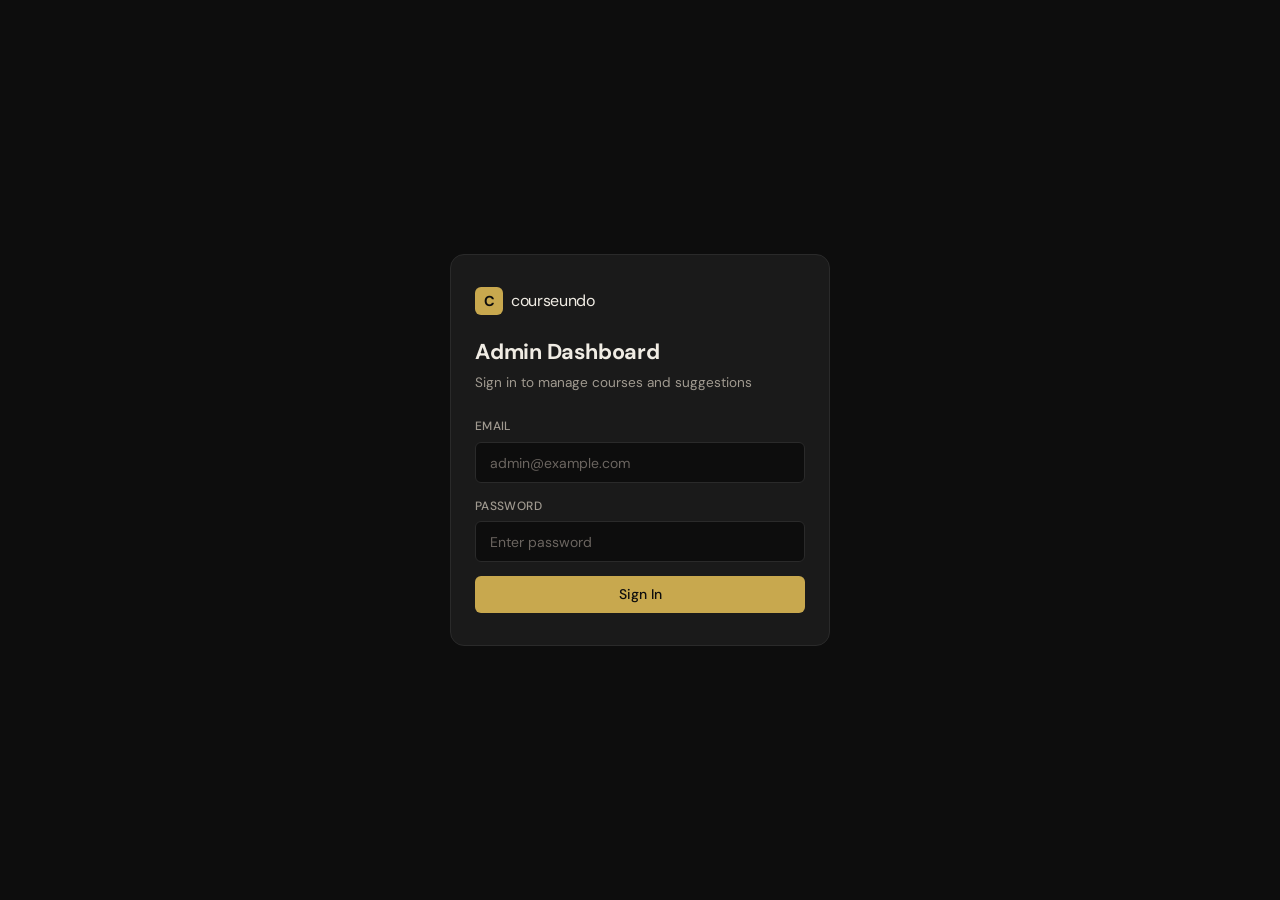
==== commit 9abf054b: "Complete mobile-first redesign - premium UI system, functional nav, all fixes" ====
--- a/admin.html
+++ b/admin.html
@@ -4,264 +4,351 @@
 <head>
     <meta charset="UTF-8">
     <meta name="viewport" content="width=device-width, initial-scale=1.0">
-    <title>Courseundo — Admin</title>
+    <meta name="theme-color" content="#0D0D0D">
+    <title>Admin — Courseundo</title>
+    <link rel="preconnect" href="https://fonts.googleapis.com">
+    <link rel="preconnect" href="https://fonts.gstatic.com" crossorigin>
+    <link
+        href="https://fonts.googleapis.com/css2?family=DM+Sans:ital,opsz,wght@0,9..40,300;0,9..40,400;0,9..40,500;0,9..40,600;0,9..40,700;1,9..40,400&family=DM+Mono:wght@400;500&display=swap"
+        rel="stylesheet">
     <link rel="stylesheet" href="css/style.css">
-    <link rel="icon"
-        href="data:image/svg+xml,<svg xmlns='http://www.w3.org/2000/svg' viewBox='0 0 100 100'><text y='.9em' font-size='90'>⚙</text></svg>">
 </head>
 
-<body>
-
-    <div id="login-wrapper" class="admin-login-wrapper">
-        <div class="admin-login-card">
-            <h1>Course<span>undo</span></h1>
-            <p class="login-subtitle">Admin Dashboard</p>
-            <div id="login-error" class="login-error"></div>
-            <form id="login-form" autocomplete="off">
-                <div class="form-group" style="margin-bottom:0.75rem">
-                    <label class="form-label" for="login-email">Email</label>
-                    <input type="email" id="login-email" class="form-input" placeholder="admin@example.com" required>
-                </div>
-                <div class="form-group" style="margin-bottom:0.75rem">
-                    <label class="form-label" for="login-password">Password</label>
-                    <input type="password" id="login-password" class="form-input" placeholder="Password" required>
-                </div>
-                <button type="submit" class="btn btn-primary" style="width:100%">Sign In</button>
-            </form>
-        </div>
+<body class="admin-body">
+
+    <!-- ==================== LOGIN ==================== -->
+    <div id="login-wrapper" class="login-wrapper">
+        <form id="login-form" class="login-card" novalidate>
+            <div class="login-logo">
+                <span class="logo-icon">C</span>
+                <span class="logo-text">courseundo</span>
+            </div>
+            <h1 class="login-title">Admin Dashboard</h1>
+            <p class="login-subtitle">Sign in to manage courses and suggestions</p>
+            <div class="login-error" id="login-error"></div>
+            <div class="form-group">
+                <label class="form-label" for="login-email">Email</label>
+                <input type="email" id="login-email" class="form-input" placeholder="admin@example.com" required
+                    autocomplete="email">
+            </div>
+            <div class="form-group">
+                <label class="form-label" for="login-password">Password</label>
+                <input type="password" id="login-password" class="form-input" placeholder="Enter password" required
+                    autocomplete="current-password">
+            </div>
+            <button type="submit" class="btn btn-primary btn-block">Sign In</button>
+        </form>
     </div>
 
-    <div id="dashboard-wrapper" class="admin-wrapper hidden">
-        <aside class="admin-sidebar">
-            <div class="admin-sidebar-brand">Course<span>undo</span></div>
-            <nav class="admin-nav" id="admin-nav">
-                <button type="button" class="admin-nav-item active" data-tab="courses">&#128218;
-                    <span>Courses</span></button>
-                <button type="button" class="admin-nav-item" data-tab="bulk">&#128229; <span>Bulk Ops</span></button>
-                <button type="button" class="admin-nav-item" data-tab="suggestions">&#9993;
-                    <span>Suggestions</span><span id="suggestion-badge" class="badge hidden">0</span></button>
-                <button type="button" class="admin-nav-item" data-tab="ratings">&#11088; <span>Ratings</span></button>
-                <button type="button" class="admin-nav-item" data-tab="logs">&#128203; <span>Logs</span></button>
-                <button type="button" class="admin-nav-item" data-tab="analytics">&#128202;
-                    <span>Analytics</span></button>
+    <!-- ==================== DASHBOARD ==================== -->
+    <div id="dashboard-wrapper" class="dashboard-wrapper hidden">
+
+        <!-- SIDEBAR -->
+        <aside class="admin-sidebar" id="admin-sidebar">
+            <div class="admin-sidebar-header">
+                <a href="/" class="logo" aria-label="Courseundo Home">
+                    <span class="logo-icon">C</span>
+                    <span class="logo-text">courseundo</span>
+                </a>
+                <button class="admin-sidebar-close" id="admin-sidebar-close" aria-label="Close sidebar">&times;</button>
+            </div>
+
+            <nav id="admin-nav" class="admin-nav" role="navigation" aria-label="Admin navigation">
+                <button type="button" class="admin-nav-item active" data-tab="courses">
+                    <svg width="18" height="18" viewBox="0 0 24 24" fill="none" stroke="currentColor" stroke-width="2"
+                        stroke-linecap="round">
+                        <path d="M4 19.5A2.5 2.5 0 0 1 6.5 17H20" />
+                        <path d="M6.5 2H20v20H6.5A2.5 2.5 0 0 1 4 19.5v-15A2.5 2.5 0 0 1 6.5 2z" />
+                    </svg>
+                    <span>Courses</span>
+                </button>
+                <button type="button" class="admin-nav-item" data-tab="suggestions">
+                    <svg width="18" height="18" viewBox="0 0 24 24" fill="none" stroke="currentColor" stroke-width="2"
+                        stroke-linecap="round">
+                        <path d="M14 2H6a2 2 0 0 0-2 2v16a2 2 0 0 0 2 2h12a2 2 0 0 0 2-2V8z" />
+                        <polyline points="14 2 14 8 20 8" />
+                        <line x1="12" y1="18" x2="12" y2="12" />
+                        <line x1="9" y1="15" x2="15" y2="15" />
+                    </svg>
+                    <span>Suggestions</span>
+                    <span class="admin-badge hidden" id="suggestion-badge">0</span>
+                </button>
+                <button type="button" class="admin-nav-item" data-tab="bulk">
+                    <svg width="18" height="18" viewBox="0 0 24 24" fill="none" stroke="currentColor" stroke-width="2"
+                        stroke-linecap="round">
+                        <path d="M21 15v4a2 2 0 0 1-2 2H5a2 2 0 0 1-2-2v-4" />
+                        <polyline points="17 8 12 3 7 8" />
+                        <line x1="12" y1="3" x2="12" y2="15" />
+                    </svg>
+                    <span>Import / Export</span>
+                </button>
+                <button type="button" class="admin-nav-item" data-tab="ratings">
+                    <svg width="18" height="18" viewBox="0 0 24 24" fill="none" stroke="currentColor" stroke-width="2"
+                        stroke-linecap="round">
+                        <polygon
+                            points="12 2 15.09 8.26 22 9.27 17 14.14 18.18 21.02 12 17.77 5.82 21.02 7 14.14 2 9.27 8.91 8.26 12 2" />
+                    </svg>
+                    <span>Ratings</span>
+                </button>
+                <button type="button" class="admin-nav-item" data-tab="logs">
+                    <svg width="18" height="18" viewBox="0 0 24 24" fill="none" stroke="currentColor" stroke-width="2"
+                        stroke-linecap="round">
+                        <polyline points="22 12 18 12 15 21 9 3 6 12 2 12" />
+                    </svg>
+                    <span>Activity Log</span>
+                </button>
+                <button type="button" class="admin-nav-item" data-tab="analytics">
+                    <svg width="18" height="18" viewBox="0 0 24 24" fill="none" stroke="currentColor" stroke-width="2"
+                        stroke-linecap="round">
+                        <line x1="18" y1="20" x2="18" y2="10" />
+                        <line x1="12" y1="20" x2="12" y2="4" />
+                        <line x1="6" y1="20" x2="6" y2="14" />
+                    </svg>
+                    <span>Analytics</span>
+                </button>
             </nav>
-            <div style="padding:0.5rem;margin-top:auto;border-top:1px solid var(--border);padding-top:0.75rem">
-                <button type="button" id="logout-btn" class="btn btn-secondary btn-sm" style="width:100%">Sign
-                    Out</button>
+
+            <div class="admin-sidebar-footer">
+                <a href="/" class="btn btn-ghost btn-sm btn-block" style="margin-bottom:0.5rem">View Site</a>
+                <button type="button" id="logout-btn" class="btn btn-ghost btn-sm btn-block">Sign Out</button>
             </div>
         </aside>
 
+        <!-- SIDEBAR MOBILE TOGGLE -->
+        <button class="admin-sidebar-toggle" id="admin-sidebar-toggle" aria-label="Open sidebar">
+            <svg width="20" height="20" viewBox="0 0 24 24" fill="none" stroke="currentColor" stroke-width="2.5"
+                stroke-linecap="round">
+                <line x1="3" y1="6" x2="21" y2="6" />
+                <line x1="3" y1="12" x2="21" y2="12" />
+                <line x1="3" y1="18" x2="21" y2="18" />
+            </svg>
+        </button>
+
+        <!-- MAIN CONTENT -->
         <main class="admin-main">
 
-            <!-- COURSES -->
-            <div id="tab-courses" class="admin-tab-panel active">
-                <h2 class="admin-page-title">Courses</h2>
-                <div style="display:flex;gap:0.75rem;margin-bottom:1rem;align-items:center;flex-wrap:wrap">
-                    <input type="text" id="course-search" class="form-input" placeholder="Search..."
-                        style="max-width:280px;padding:0.45rem 0.7rem;font-size:0.8rem">
-                    <label
-                        style="font-family:var(--font-mono);font-size:0.7rem;color:var(--text-muted);display:flex;align-items:center;gap:0.3rem;cursor:pointer">
-                        <input type="checkbox" id="show-archived"> Archived
+            <!-- COURSES TAB -->
+            <section class="admin-tab-panel active" id="tab-courses">
+                <div class="admin-panel-header">
+                    <h2 class="admin-panel-title">Course Management</h2>
+                    <button type="button" id="new-course-btn" class="btn btn-primary btn-sm">+ New Course</button>
+                </div>
+                <div class="admin-search-row">
+                    <input type="text" id="course-search" class="form-input" placeholder="Search courses...">
+                    <label class="admin-checkbox-label">
+                        <input type="checkbox" id="show-archived"> Show archived
                     </label>
-                    <button type="button" id="new-course-btn" class="btn btn-secondary btn-sm"
-                        style="margin-left:auto">+ New</button>
-                </div>
-                <div id="admin-course-list" class="admin-course-list"></div>
-                <h3 id="course-form-title"
-                    style="font-family:var(--font-display);font-size:1.2rem;font-weight:400;margin:1.25rem 0 0.75rem;color:var(--text-primary)">
-                    Add New Course</h3>
-                <p id="course-field-status"
-                    style="font-family:var(--font-mono);font-size:0.65rem;color:var(--text-muted);margin-bottom:0.75rem">
-                </p>
-                <form id="course-form" autocomplete="off">
-                    <div class="admin-form-grid">
-                        <div class="form-group full-width">
-                            <label class="form-label" for="course-title">Title <span class="required">*</span></label>
-                            <input type="text" id="course-title" class="form-input" placeholder="Course title" required
-                                minlength="5" maxlength="200">
+                </div>
+                <div class="admin-split">
+                    <div class="admin-course-list" id="admin-course-list"></div>
+                    <div class="admin-course-form-wrapper">
+                        <h3 id="course-form-title" class="form-section-title">Add New Course</h3>
+                        <form id="course-form" class="admin-form" novalidate>
+                            <div class="form-row">
+                                <div class="form-group"><label class="form-label" for="course-title">Title <span
+                                            class="req">*</span></label><input type="text" id="course-title"
+                                        class="form-input" required minlength="5" maxlength="200"></div>
+                                <div class="form-group"><label class="form-label" for="course-link">URL <span
+                                            class="req">*</span></label><input type="url" id="course-link"
+                                        class="form-input" required></div>
+                            </div>
+                            <div class="form-row form-row-3">
+                                <div class="form-group"><label class="form-label"
+                                        for="course-platform">Platform</label><input type="text" id="course-platform"
+                                        class="form-input"></div>
+                                <div class="form-group"><label class="form-label"
+                                        for="course-category">Category</label><select id="course-category"
+                                        class="form-input">
+                                        <option value="">Select</option>
+                                        <option>Computer Science</option>
+                                        <option>Data Science</option>
+                                        <option>Business</option>
+                                        <option>AI & ML</option>
+                                        <option>Design</option>
+                                        <option>Health</option>
+                                        <option>Language</option>
+                                    </select></div>
+                                <div class="form-group"><label class="form-label"
+                                        for="course-institution">Institution</label><input type="text"
+                                        id="course-institution" class="form-input"></div>
+                            </div>
+                            <div class="form-row form-row-3">
+                                <div class="form-group"><label class="form-label"
+                                        for="course-instructor">Instructor</label><input type="text"
+                                        id="course-instructor" class="form-input"></div>
+                                <div class="form-group"><label class="form-label"
+                                        for="course-difficulty">Difficulty</label><select id="course-difficulty"
+                                        class="form-input">
+                                        <option value="">Select</option>
+                                        <option>Beginner</option>
+                                        <option>Intermediate</option>
+                                        <option>Advanced</option>
+                                    </select></div>
+                                <div class="form-group"><label class="form-label"
+                                        for="course-duration">Duration</label><input type="text" id="course-duration"
+                                        class="form-input" placeholder="e.g. 8 weeks"></div>
+                            </div>
+                            <div class="form-row form-row-3">
+                                <div class="form-group"><label class="form-label" for="course-mode">Mode</label><select
+                                        id="course-mode" class="form-input">
+                                        <option value="">Select</option>
+                                        <option>Online</option>
+                                        <option>Offline</option>
+                                        <option>Hybrid</option>
+                                    </select></div>
+                                <div class="form-group"><label class="form-label"
+                                        for="course-format">Format</label><select id="course-format" class="form-input">
+                                        <option value="">Select</option>
+                                        <option>Self-paced</option>
+                                        <option>Instructor-led</option>
+                                        <option>Cohort-based</option>
+                                    </select></div>
+                                <div class="form-group"><label class="form-label" for="course-cost">Cost</label><select
+                                        id="course-cost" class="form-input">
+                                        <option value="">Select</option>
+                                        <option>Free</option>
+                                        <option>Paid</option>
+                                    </select></div>
+                            </div>
+                            <div class="form-row form-row-3">
+                                <div class="form-group"><label class="form-label"
+                                        for="course-certification">Certification</label><select
+                                        id="course-certification" class="form-input">
+                                        <option value="">Select</option>
+                                        <option>Yes</option>
+                                        <option>No</option>
+                                    </select></div>
+                                <div class="form-group"><label class="form-label" for="course-cert-type">Certificate
+                                        Type</label><input type="text" id="course-cert-type" class="form-input"
+                                        placeholder="e.g. Verified Certificate"></div>
+                                <div class="form-group"><label class="form-label"
+                                        for="course-validation">Validation</label><select id="course-validation"
+                                        class="form-input">
+                                        <option value="">Select</option>
+                                        <option>Auto</option>
+                                        <option>Manual</option>
+                                    </select></div>
+                            </div>
+                            <div class="form-row form-row-3">
+                                <div class="form-group"><label class="form-label" for="course-job-available">Job
+                                        Available</label><select id="course-job-available" class="form-input">
+                                        <option value="">Select</option>
+                                        <option>Yes</option>
+                                        <option>No</option>
+                                    </select></div>
+                                <div class="form-group"><label class="form-label" for="course-job-country">Job
+                                        Country</label><input type="text" id="course-job-country" class="form-input">
+                                </div>
+                                <div class="form-group"><label class="form-label" for="course-job-salary">Job
+                                        Salary</label><input type="text" id="course-job-salary" class="form-input">
+                                </div>
+                            </div>
+                            <div class="form-row form-row-3">
+                                <div class="form-group"><label class="form-label" for="course-job-mode">Job
+                                        Mode</label><select id="course-job-mode" class="form-input">
+                                        <option value="">Select</option>
+                                        <option>Remote</option>
+                                        <option>On-site</option>
+                                        <option>Hybrid</option>
+                                    </select></div>
+                                <div class="form-group"><label class="form-label"
+                                        for="course-language">Language</label><input type="text" id="course-language"
+                                        class="form-input" value="English"></div>
+                                <div class="form-group"></div>
+                            </div>
+                            <div class="form-group">
+                                <label class="form-label" for="course-extra-fields">Extra Fields (JSON)</label>
+                                <textarea id="course-extra-fields" class="form-input form-textarea" rows="3"
+                                    placeholder='{"key":"value"}'></textarea>
+                                <div id="json-feedback" class="json-feedback"></div>
+                            </div>
+                            <span id="course-field-status" class="course-field-status"></span>
+                            <div class="form-actions">
+                                <button type="submit" class="btn btn-primary">Save Course</button>
+                                <button type="button" id="fetch-meta-btn" class="btn btn-ghost">Fetch Metadata</button>
+                                <button type="button" id="ai-classify-btn" class="btn btn-ghost">AI Classify</button>
+                                <button type="button" id="verify-course-btn" class="btn btn-ghost hidden">Mark
+                                    Verified</button>
+                                <button type="button" id="archive-course-btn"
+                                    class="btn btn-danger hidden">Archive</button>
+                            </div>
+                        </form>
+                    </div>
+                </div>
+            </section>
+
+            <!-- SUGGESTIONS TAB -->
+            <section class="admin-tab-panel" id="tab-suggestions">
+                <div class="admin-panel-header">
+                    <h2 class="admin-panel-title">Suggestion Queue</h2>
+                </div>
+                <div class="admin-suggestions-list" id="admin-suggestions-list"></div>
+            </section>
+
+            <!-- BULK TAB -->
+            <section class="admin-tab-panel" id="tab-bulk">
+                <div class="admin-panel-header">
+                    <h2 class="admin-panel-title">Import & Export</h2>
+                </div>
+                <div class="bulk-grid">
+                    <div class="bulk-card">
+                        <h3 class="bulk-card-title">Import Courses</h3>
+                        <div class="file-drop-zone" id="file-drop-zone" role="button" tabindex="0"
+                            aria-label="Drop or click to upload file">
+                            <div class="drop-icon">CSV / JSON</div>
+                            <p>Drop file here or click to browse</p>
                         </div>
-                        <div class="form-group full-width">
-                            <label class="form-label" for="course-link">Link <span class="required">*</span></label>
-                            <div style="display:flex;gap:0.4rem;flex-wrap:wrap">
-                                <input type="url" id="course-link" class="form-input" placeholder="https://..." required
-                                    style="flex:1;min-width:200px">
-                                <button type="button" id="fetch-meta-btn" class="btn btn-secondary btn-sm">Fetch
-                                    Metadata</button>
-                                <button type="button" id="ai-classify-btn" class="btn btn-secondary btn-sm">AI
-                                    Classify</button>
-                            </div>
-                        </div>
-                        <div class="form-group"><label class="form-label" for="course-platform">Platform</label><input
-                                type="text" id="course-platform" class="form-input" list="dl-platform"
-                                placeholder="Coursera..."><datalist id="dl-platform">
-                                <option value="Coursera">
-                                <option value="edX">
-                                <option value="Udemy">
-                                <option value="Khan Academy">
-                                <option value="Other">
-                            </datalist></div>
-                        <div class="form-group"><label class="form-label" for="course-category">Category</label><input
-                                type="text" id="course-category" class="form-input" list="dl-cat"
-                                placeholder="Programming..."><datalist id="dl-cat">
-                                <option value="Programming">
-                                <option value="Data Science">
-                                <option value="AI/ML">
-                                <option value="Business">
-                                <option value="Other">
-                            </datalist></div>
-                        <div class="form-group"><label class="form-label"
-                                for="course-institution">Institution</label><input type="text" id="course-institution"
-                                class="form-input" placeholder="University/company"></div>
-                        <div class="form-group"><label class="form-label"
-                                for="course-instructor">Instructor</label><input type="text" id="course-instructor"
-                                class="form-input" placeholder="Name(s)"></div>
-                        <div class="form-group"><label class="form-label"
-                                for="course-difficulty">Difficulty</label><select id="course-difficulty"
-                                class="form-input">
-                                <option value="">—</option>
-                                <option value="Beginner">Beginner</option>
-                                <option value="Intermediate">Intermediate</option>
-                                <option value="Advanced">Advanced</option>
-                            </select></div>
-                        <div class="form-group"><label class="form-label" for="course-duration">Duration</label><input
-                                type="text" id="course-duration" class="form-input" placeholder="30 hours, 6 weeks">
-                        </div>
-                        <div class="form-group"><label class="form-label" for="course-mode">Mode</label><input
-                                type="text" id="course-mode" class="form-input" list="dl-mode"
-                                placeholder="Self-paced..."><datalist id="dl-mode">
-                                <option value="Self-paced">
-                                <option value="Instructor-led">
-                            </datalist></div>
-                        <div class="form-group"><label class="form-label" for="course-format">Format</label><input
-                                type="text" id="course-format" class="form-input" list="dl-fmt"
-                                placeholder="Video..."><datalist id="dl-fmt">
-                                <option value="Video">
-                                <option value="Text">
-                                <option value="Interactive">
-                                <option value="Mixed">
-                            </datalist></div>
-                        <div class="form-group"><label class="form-label" for="course-cost">Cost</label><select
-                                id="course-cost" class="form-input">
-                                <option value="">—</option>
-                                <option value="Free">Free</option>
-                                <option value="Paid">Paid</option>
-                                <option value="Subscription">Subscription</option>
-                                <option value="Freemium">Freemium</option>
-                            </select></div>
-                        <div class="form-group"><label class="form-label"
-                                for="course-certification">Certification</label><select id="course-certification"
-                                class="form-input">
-                                <option value="">—</option>
-                                <option value="Yes">Yes</option>
-                                <option value="No">No</option>
-                            </select></div>
-                        <div class="form-group"><label class="form-label" for="course-cert-type">Cert Type</label><input
-                                type="text" id="course-cert-type" class="form-input"
-                                placeholder="Free, Paid, Verified..."></div>
-                        <div class="form-group"><label class="form-label"
-                                for="course-validation">Validation</label><input type="text" id="course-validation"
-                                class="form-input" placeholder="Accredited..."></div>
-                        <div class="form-group"><label class="form-label" for="course-job-available">Jobs</label><select
-                                id="course-job-available" class="form-input">
-                                <option value="">—</option>
-                                <option value="Yes">Yes</option>
-                                <option value="No">No</option>
-                            </select></div>
-                        <div class="form-group"><label class="form-label" for="course-job-country">Job
-                                Country</label><input type="text" id="course-job-country" class="form-input"
-                                placeholder="USA, Remote..."></div>
-                        <div class="form-group"><label class="form-label" for="course-job-salary">Salary</label><input
-                                type="text" id="course-job-salary" class="form-input" placeholder="60k-$90k"></div>
-                        <div class="form-group"><label class="form-label" for="course-job-mode">Job Mode</label><input
-                                type="text" id="course-job-mode" class="form-input" list="dl-jm"
-                                placeholder="Remote..."><datalist id="dl-jm">
-                                <option value="Remote">
-                                <option value="On-site">
-                                <option value="Hybrid">
-                            </datalist></div>
-                        <div class="form-group"><label class="form-label" for="course-language">Language</label><input
-                                type="text" id="course-language" class="form-input" list="dl-lang"
-                                placeholder="English..."><datalist id="dl-lang">
-                                <option value="English">
-                                <option value="Spanish">
-                                <option value="French">
-                                <option value="Hindi">
-                                <option value="Chinese">
-                            </datalist></div>
-                        <div class="form-group full-width">
-                            <label class="form-label" for="course-extra-fields">Extra Fields (JSON)</label>
-                            <textarea id="course-extra-fields" class="form-input json-input"
-                                placeholder='{"prerequisite":"Basic Python"}'></textarea>
-                            <span id="json-feedback" class="form-hint"></span>
-                        </div>
+                        <input type="file" id="file-input" accept=".csv,.json" style="display:none">
+                        <div id="import-preview"></div>
+                        <div id="import-summary"></div>
+                        <button type="button" id="import-btn" class="btn btn-primary hidden">Import Valid Rows</button>
                     </div>
-                    <div class="form-actions-bar">
-                        <button type="submit" class="btn btn-primary">Save Course</button>
-                        <button type="button" id="archive-course-btn" class="btn btn-danger hidden">Archive</button>
-                        <button type="button" id="verify-course-btn" class="btn hidden">Mark Verified</button>
+                    <div class="bulk-card">
+                        <h3 class="bulk-card-title">Export Courses</h3>
+                        <p style="color:var(--text-secondary);font-size:0.85rem;margin-bottom:1rem">Download all active
+                            courses as CSV or JSON.</p>
+                        <button type="button" id="export-csv-btn" class="btn btn-ghost btn-block">Export CSV</button>
+                        <button type="button" id="export-json-btn" class="btn btn-ghost btn-block"
+                            style="margin-top:0.5rem">Export JSON</button>
                     </div>
-                </form>
-            </div>
-
-            <!-- BULK -->
-            <div id="tab-bulk" class="admin-tab-panel">
-                <h2 class="admin-page-title">Bulk Operations</h2>
-                <h3 style="font-family:var(--font-display);font-size:1.1rem;font-weight:400;margin-bottom:0.75rem">
-                    Import</h3>
-                <div id="file-drop-zone" class="file-drop-zone">
-                    <p>Drop CSV or JSON here, or click to browse</p>
-                    <p class="file-types">.csv (title, link, ...) or .json (array)</p>
-                    <input type="file" id="file-input" accept=".csv,.json" style="display:none">
-                </div>
-                <div id="import-preview" class="import-preview"></div>
-                <div id="import-summary" class="import-summary"></div>
-                <button type="button" id="import-btn" class="btn btn-primary mt-2 hidden">Import Valid Rows</button>
-                <h3 style="font-family:var(--font-display);font-size:1.1rem;font-weight:400;margin:1.5rem 0 0.75rem">
-                    Export</h3>
-                <div style="display:flex;gap:0.5rem;flex-wrap:wrap">
-                    <button type="button" id="export-csv-btn" class="btn btn-secondary">Export CSV</button>
-                    <button type="button" id="export-json-btn" class="btn btn-secondary">Export JSON</button>
-                </div>
-            </div>
-
-            <!-- SUGGESTIONS -->
-            <div id="tab-suggestions" class="admin-tab-panel">
-                <h2 class="admin-page-title">Suggestions</h2>
-                <div id="admin-suggestions-list"></div>
-            </div>
-
-            <!-- RATINGS -->
-            <div id="tab-ratings" class="admin-tab-panel">
-                <h2 class="admin-page-title">Ratings</h2>
+                </div>
+            </section>
+
+            <!-- RATINGS TAB -->
+            <section class="admin-tab-panel" id="tab-ratings">
+                <div class="admin-panel-header">
+                    <h2 class="admin-panel-title">Course Ratings</h2>
+                </div>
                 <div id="ratings-container"></div>
-            </div>
-
-            <!-- LOGS -->
-            <div id="tab-logs" class="admin-tab-panel">
-                <h2 class="admin-page-title">Activity Log</h2>
-                <div class="log-filter-bar">
-                    <div class="filter-group"><label class="filter-label" for="log-filter-action">Action</label><select
-                            id="log-filter-action" class="filter-select">
-                            <option value="">All</option>
-                            <option value="search">Search</option>
-                            <option value="course_click">Click</option>
-                            <option value="suggestion">Suggestion</option>
-                            <option value="rating">Rating</option>
-                            <option value="page_visit">Visit</option>
-                        </select></div>
-                    <div class="filter-group"><label class="filter-label" for="log-filter-from">From</label><input
-                            type="date" id="log-filter-from" class="form-input"
-                            style="padding:0.4rem;font-size:0.75rem"></div>
-                    <div class="filter-group"><label class="filter-label" for="log-filter-device">Device</label><select
-                            id="log-filter-device" class="filter-select">
-                            <option value="">All</option>
-                            <option value="Desktop">Desktop</option>
-                            <option value="Mobile">Mobile</option>
-                        </select></div>
-                    <button type="button" id="log-apply-filter" class="btn btn-secondary btn-sm">Apply</button>
-                    <button type="button" id="log-export-btn" class="btn btn-secondary btn-sm">Export CSV</button>
-                </div>
-                <div class="log-table-wrapper">
+            </section>
+
+            <!-- LOGS TAB -->
+            <section class="admin-tab-panel" id="tab-logs">
+                <div class="admin-panel-header">
+                    <h2 class="admin-panel-title">Activity Log</h2>
+                </div>
+                <div class="log-filters">
+                    <select id="log-filter-action" class="form-input">
+                        <option value="">All actions</option>
+                        <option value="page_visit">Page Visit</option>
+                        <option value="search">Search</option>
+                        <option value="course_click">Course Click</option>
+                        <option value="filter_used">Filter Used</option>
+                        <option value="sort_used">Sort Used</option>
+                        <option value="suggestion">Suggestion</option>
+                        <option value="rating">Rating</option>
+                    </select>
+                    <input type="date" id="log-filter-from" class="form-input">
+                    <select id="log-filter-device" class="form-input">
+                        <option value="">All devices</option>
+                        <option value="mobile">Mobile</option>
+                        <option value="tablet">Tablet</option>
+                        <option value="desktop">Desktop</option>
+                    </select>
+                    <button type="button" id="log-apply-filter" class="btn btn-primary btn-sm">Apply</button>
+                    <button type="button" id="log-export-btn" class="btn btn-ghost btn-sm">Export CSV</button>
+                </div>
+                <div class="table-wrapper">
                     <table class="log-table">
                         <thead>
                             <tr>
@@ -277,25 +364,22 @@
                         <tbody id="log-table-body"></tbody>
                     </table>
                 </div>
-            </div>
-
-            <!-- ANALYTICS -->
-            <div id="tab-analytics" class="admin-tab-panel">
-                <h2 class="admin-page-title">Analytics</h2>
+            </section>
+
+            <!-- ANALYTICS TAB -->
+            <section class="admin-tab-panel" id="tab-analytics">
+                <div class="admin-panel-header">
+                    <h2 class="admin-panel-title">Analytics Overview</h2>
+                </div>
                 <div id="analytics-container"></div>
-            </div>
+            </section>
 
         </main>
     </div>
 
-    <div id="admin-modal" class="modal-overlay">
-        <div class="modal">
-            <h3 id="modal-title"></h3>
-            <div id="modal-body"></div>
-            <div id="modal-actions" class="modal-actions"></div>
-        </div>
-    </div>
-    <div id="admin-toast-container" class="toast-container" aria-live="polite"></div>
+    <!-- TOASTS -->
+    <div class="toast-container" id="admin-toast-container" aria-live="polite"></div>
+
     <script src="js/admin.js"></script>
 </body>
 
--- a/css/style.css
+++ b/css/style.css
@@ -1,54 +1,54 @@
-/* ==========================================================================
-   Courseundo — Complete Design System
-   Dark editorial aesthetic · Fully responsive · Accessible
-   ========================================================================== */
-
-@import url('https://fonts.googleapis.com/css2?family=Cormorant+Garamond:wght@300;400;600;700&family=DM+Mono:wght@300;400;500&display=swap');
-
-/* ---------- Variables ---------- */
+/* ===========================================================
+   COURSEUNDO — MOBILE-FIRST DESIGN SYSTEM
+   Premium feel through spacing, typography, and restraint.
+   =========================================================== */
+
+/* ---- CUSTOM PROPERTIES ---- */
 :root {
-    --bg: #0c0c0e;
-    --bg-surface: #141418;
-    --bg-card: #1a1a20;
-    --bg-elevated: #222228;
-    --bg-hover: #2a2a32;
-    --accent: #e2a63d;
-    --accent-dim: #b8872f;
-    --accent-glow: rgba(226, 166, 61, 0.15);
-    --accent-text: #f0c96a;
-    --green: #34d399;
-    --green-dim: rgba(52, 211, 153, 0.15);
-    --blue: #60a5fa;
-    --blue-dim: rgba(96, 165, 250, 0.15);
-    --orange: #fb923c;
-    --orange-dim: rgba(251, 146, 60, 0.15);
-    --purple: #a78bfa;
-    --purple-dim: rgba(167, 139, 250, 0.15);
-    --red: #f87171;
-    --red-dim: rgba(248, 113, 113, 0.15);
-    --text-primary: #eeeae2;
-    --text-secondary: #a8a29e;
-    --text-muted: #6b6660;
-    --text-inverse: #0c0c0e;
-    --border: rgba(255, 255, 255, 0.06);
-    --border-accent: rgba(226, 166, 61, 0.3);
+    --bg: #0D0D0D;
+    --bg-elevated: #151515;
+    --surface: #1A1A1A;
+    --surface-hover: #222222;
+    --border: #2A2A2A;
+    --border-light: #333333;
+
+    --text-primary: #F0ECE4;
+    --text-secondary: #A09A90;
+    --text-muted: #6B6560;
+
+    --accent: #C8A84E;
+    --accent-hover: #D4B85A;
+    --accent-text: #C8A84E;
+    --accent-bg: rgba(200, 168, 78, 0.12);
+
+    --green: #4ADE80;
+    --green-bg: rgba(74, 222, 128, 0.12);
+    --red: #F87171;
+    --red-bg: rgba(248, 113, 113, 0.12);
+    --blue: #60A5FA;
+    --blue-bg: rgba(96, 165, 250, 0.12);
+    --yellow: #FBBF24;
+    --yellow-bg: rgba(251, 191, 36, 0.12);
+
+    --font-sans: 'DM Sans', -apple-system, BlinkMacSystemFont, 'Segoe UI', sans-serif;
+    --font-mono: 'DM Mono', 'SF Mono', 'Fira Code', monospace;
+
     --radius-sm: 6px;
-    --radius-md: 10px;
-    --radius-lg: 16px;
-    --radius-xl: 24px;
-    --shadow-sm: 0 1px 2px rgba(0, 0, 0, 0.3);
-    --shadow-md: 0 4px 16px rgba(0, 0, 0, 0.4);
-    --shadow-lg: 0 8px 32px rgba(0, 0, 0, 0.5);
-    --shadow-glow: 0 0 20px var(--accent-glow);
-    --font-display: 'Cormorant Garamond', Georgia, serif;
-    --font-mono: 'DM Mono', 'Courier New', monospace;
-    --font-body: -apple-system, BlinkMacSystemFont, 'Segoe UI', Roboto, sans-serif;
-    --transition-fast: 0.15s ease;
-    --transition-med: 0.3s ease;
-    --sidebar-width: 240px;
-}
-
-/* ---------- Reset ---------- */
+    --radius: 10px;
+    --radius-lg: 14px;
+    --radius-xl: 20px;
+
+    --shadow-sm: 0 1px 3px rgba(0, 0, 0, 0.4);
+    --shadow: 0 4px 16px rgba(0, 0, 0, 0.5);
+    --shadow-lg: 0 12px 40px rgba(0, 0, 0, 0.6);
+
+    --header-h: 56px;
+    --sidebar-w: 240px;
+
+    --ease: cubic-bezier(0.22, 1, 0.36, 1);
+}
+
+/* ---- RESET ---- */
 *,
 *::before,
 *::after {
@@ -59,1626 +59,2047 @@
 
 html {
     font-size: 16px;
+    -webkit-text-size-adjust: 100%;
     scroll-behavior: smooth;
+}
+
+body {
+    font-family: var(--font-sans);
+    font-weight: 400;
+    line-height: 1.6;
+    color: var(--text-primary);
+    background: var(--bg);
     -webkit-font-smoothing: antialiased;
-}
-
-body {
-    font-family: var(--font-body);
-    background: var(--bg);
-    color: var(--text-primary);
-    line-height: 1.6;
-    min-height: 100vh;
+    -moz-osx-font-smoothing: grayscale;
+    overflow-x: hidden;
 }
 
 a {
     color: var(--accent-text);
     text-decoration: none;
-    transition: color var(--transition-fast);
+    transition: color 0.15s ease;
 }
 
 a:hover {
-    color: var(--accent);
-}
-
-::selection {
-    background: var(--accent);
-    color: var(--text-inverse);
+    color: var(--accent-hover);
 }
 
 img {
     max-width: 100%;
-}
-
-button {
-    cursor: pointer;
-    font-family: inherit;
-}
-
+    display: block;
+}
+
+button,
 input,
 select,
 textarea {
     font-family: inherit;
-}
-
-/* Grain overlay */
-body::after {
-    content: '';
-    position: fixed;
-    inset: 0;
-    background: url("data:image/svg+xml,%3Csvg viewBox='0 0 200 200' xmlns='http://www.w3.org/2000/svg'%3E%3Cfilter id='n'%3E%3CfeTurbulence type='fractalNoise' baseFrequency='0.9' numOctaves='4'/%3E%3C/filter%3E%3Crect width='100%25' height='100%25' filter='url(%23n)' opacity='0.5'/%3E%3C/svg%3E");
-    opacity: 0.03;
-    pointer-events: none;
-    z-index: 99999;
-}
-
-/* Scrollbar */
-::-webkit-scrollbar {
-    width: 6px;
-    height: 6px;
-}
-
-::-webkit-scrollbar-track {
-    background: transparent;
-}
-
-::-webkit-scrollbar-thumb {
-    background: var(--bg-elevated);
-    border-radius: 3px;
-}
-
-/* ---------- Layout ---------- */
+    font-size: inherit;
+    color: inherit;
+    border: none;
+    background: none;
+    outline: none;
+}
+
+button {
+    cursor: pointer;
+}
+
+ul,
+ol {
+    list-style: none;
+}
+
+/* ---- UTILITIES ---- */
+.hidden {
+    display: none !important;
+}
+
+.req {
+    color: var(--red);
+}
+
 .container {
     width: 100%;
     max-width: 1280px;
     margin: 0 auto;
-    padding: 0 1.5rem;
-}
-
-/* ---------- Buttons ---------- */
+    padding: 0 1rem;
+}
+
+.honeypot {
+    position: absolute;
+    left: -9999px;
+    opacity: 0;
+    height: 0;
+    width: 0;
+}
+
+/* ---- TYPOGRAPHY ---- */
+h1,
+h2,
+h3,
+h4 {
+    font-weight: 600;
+    line-height: 1.25;
+    letter-spacing: -0.01em;
+}
+
+/* ---- BUTTONS ---- */
 .btn {
+    display: inline-flex;
+    align-items: center;
+    justify-content: center;
+    gap: 0.4rem;
+    font-weight: 500;
+    border-radius: var(--radius-sm);
+    transition: all 0.2s var(--ease);
+    white-space: nowrap;
+    user-select: none;
+}
+
+.btn-primary {
+    background: var(--accent);
+    color: #0D0D0D;
+    padding: 0.6rem 1.25rem;
+    font-size: 0.875rem;
+}
+
+.btn-primary:hover {
+    background: var(--accent-hover);
+    letter-spacing: 0.02em;
+}
+
+.btn-primary:active {
+    transform: scale(0.97);
+}
+
+.btn-ghost {
+    border: 1px solid var(--border);
+    color: var(--text-secondary);
+    padding: 0.55rem 1rem;
+    font-size: 0.8rem;
+}
+
+.btn-ghost:hover {
+    border-color: var(--text-muted);
+    color: var(--text-primary);
+}
+
+.btn-danger {
+    background: var(--red);
+    color: #fff;
+    padding: 0.55rem 1rem;
+    font-size: 0.8rem;
+}
+
+.btn-danger:hover {
+    opacity: 0.85;
+}
+
+.btn-sm {
+    padding: 0.4rem 0.75rem;
+    font-size: 0.75rem;
+}
+
+.btn-xs {
+    padding: 0.3rem 0.6rem;
+    font-size: 0.7rem;
+}
+
+.btn-block {
+    width: 100%;
+}
+
+/* ---- FORMS ---- */
+.form-group {
+    margin-bottom: 0.85rem;
+}
+
+.form-label {
+    display: block;
+    font-size: 0.75rem;
+    font-weight: 500;
+    color: var(--text-secondary);
+    margin-bottom: 0.35rem;
+    letter-spacing: 0.03em;
+    text-transform: uppercase;
+}
+
+.form-input {
+    width: 100%;
+    padding: 0.65rem 0.85rem;
+    background: var(--bg);
+    border: 1px solid var(--border);
+    border-radius: var(--radius-sm);
+    color: var(--text-primary);
+    font-size: 0.875rem;
+    transition: border-color 0.2s ease, box-shadow 0.2s ease;
+}
+
+.form-input:focus {
+    border-color: var(--accent);
+    box-shadow: 0 0 0 3px var(--accent-bg);
+}
+
+.form-input::placeholder {
+    color: var(--text-muted);
+}
+
+.form-textarea {
+    resize: vertical;
+    min-height: 80px;
+}
+
+select.form-input {
+    cursor: pointer;
+    appearance: none;
+    background-image: url("data:image/svg+xml,%3Csvg width='12' height='12' viewBox='0 0 24 24' fill='none' stroke='%236B6560' stroke-width='2.5' stroke-linecap='round' stroke-linejoin='round'%3E%3Cpolyline points='6 9 12 15 18 9'/%3E%3C/svg%3E");
+    background-repeat: no-repeat;
+    background-position: right 0.75rem center;
+    padding-right: 2.25rem;
+}
+
+.form-row {
+    display: flex;
+    flex-direction: column;
+    gap: 0.85rem;
+}
+
+.form-section-title {
+    font-size: 1rem;
+    margin-bottom: 1rem;
+    padding-bottom: 0.5rem;
+    border-bottom: 1px solid var(--border);
+}
+
+.form-actions {
+    display: flex;
+    flex-wrap: wrap;
+    gap: 0.5rem;
+    margin-top: 1rem;
+    padding-top: 1rem;
+    border-top: 1px solid var(--border);
+}
+
+.json-feedback {
+    font-size: 0.7rem;
+    margin-top: 0.25rem;
+}
+
+/* ---- BADGES ---- */
+.badge {
+    display: inline-block;
+    font-size: 0.65rem;
+    font-weight: 600;
+    padding: 0.2rem 0.55rem;
+    border-radius: 999px;
+    text-transform: uppercase;
+    letter-spacing: 0.05em;
+}
+
+.badge-category {
+    background: var(--blue-bg);
+    color: var(--blue);
+}
+
+.badge-difficulty-beginner {
+    background: var(--green-bg);
+    color: var(--green);
+}
+
+.badge-difficulty-intermediate {
+    background: var(--yellow-bg);
+    color: var(--yellow);
+}
+
+.badge-difficulty-advanced {
+    background: var(--red-bg);
+    color: var(--red);
+}
+
+.badge-cost-free {
+    background: var(--green-bg);
+    color: var(--green);
+}
+
+.badge-cost-paid {
+    background: var(--yellow-bg);
+    color: var(--yellow);
+}
+
+.badge-cert {
+    background: var(--accent-bg);
+    color: var(--accent-text);
+}
+
+.badge-job {
+    background: var(--blue-bg);
+    color: var(--blue);
+}
+
+.badge-pending {
+    background: var(--yellow-bg);
+    color: var(--yellow);
+}
+
+/* ---- HEADER ---- */
+.header {
+    position: sticky;
+    top: 0;
+    z-index: 100;
+    background: rgba(13, 13, 13, 0.85);
+    backdrop-filter: blur(16px);
+    -webkit-backdrop-filter: blur(16px);
+    border-bottom: 1px solid var(--border);
+    height: var(--header-h);
+}
+
+.header-inner {
+    display: flex;
+    align-items: center;
+    justify-content: space-between;
+    height: 100%;
+}
+
+.logo {
+    display: flex;
+    align-items: center;
+    gap: 0.5rem;
+    color: var(--text-primary);
+    font-weight: 600;
+    font-size: 1.1rem;
+}
+
+.logo:hover {
+    color: var(--text-primary);
+}
+
+.logo-icon {
+    width: 28px;
+    height: 28px;
+    display: flex;
+    align-items: center;
+    justify-content: center;
+    background: var(--accent);
+    color: #0D0D0D;
+    border-radius: var(--radius-sm);
+    font-weight: 700;
+    font-size: 0.9rem;
+}
+
+.logo-text {
+    letter-spacing: -0.02em;
+}
+
+.header-right {
+    display: flex;
+    align-items: center;
+    gap: 0.75rem;
+}
+
+.header-count {
+    font-family: var(--font-mono);
+    font-size: 0.7rem;
+    color: var(--text-muted);
+}
+
+/* Mobile menu button */
+.mobile-menu-btn {
+    display: flex;
+    flex-direction: column;
+    justify-content: center;
+    gap: 4px;
+    width: 28px;
+    height: 28px;
+    background: none;
+    border: none;
+    cursor: pointer;
+    padding: 0;
+}
+
+.mobile-menu-btn span {
+    display: block;
+    width: 100%;
+    height: 2px;
+    background: var(--text-primary);
+    border-radius: 2px;
+    transition: all 0.25s var(--ease);
+}
+
+.mobile-menu-btn.active span:nth-child(1) {
+    transform: translateY(6px) rotate(45deg);
+}
+
+.mobile-menu-btn.active span:nth-child(2) {
+    opacity: 0;
+}
+
+.mobile-menu-btn.active span:nth-child(3) {
+    transform: translateY(-6px) rotate(-45deg);
+}
+
+@media (min-width: 768px) {
+    .mobile-menu-btn {
+        display: none;
+    }
+}
+
+@media (max-width: 767px) {
+    .header-right {
+        display: none;
+    }
+}
+
+/* Mobile nav overlay */
+.mobile-nav-overlay {
+    position: fixed;
+    inset: 0;
+    z-index: 200;
+    background: rgba(0, 0, 0, 0.7);
+    backdrop-filter: blur(8px);
+    opacity: 0;
+    visibility: hidden;
+    transition: opacity 0.3s var(--ease), visibility 0.3s var(--ease);
+}
+
+.mobile-nav-overlay.active {
+    opacity: 1;
+    visibility: visible;
+}
+
+.mobile-nav-panel {
+    position: absolute;
+    right: 0;
+    top: 0;
+    bottom: 0;
+    width: 280px;
+    max-width: 85vw;
+    background: var(--surface);
+    padding: 1.5rem;
+    transform: translateX(100%);
+    transition: transform 0.35s var(--ease);
+    display: flex;
+    flex-direction: column;
+}
+
+.mobile-nav-overlay.active .mobile-nav-panel {
+    transform: translateX(0);
+}
+
+.mobile-nav-header {
+    display: flex;
+    align-items: center;
+    justify-content: space-between;
+    margin-bottom: 2rem;
+}
+
+.mobile-nav-close {
+    font-size: 1.8rem;
+    color: var(--text-muted);
+    background: none;
+    border: none;
+    cursor: pointer;
+    line-height: 1;
+}
+
+.mobile-nav-link {
+    display: block;
+    padding: 0.85rem 0;
+    font-size: 1rem;
+    font-weight: 500;
+    color: var(--text-secondary);
+    border-bottom: 1px solid var(--border);
+    transition: color 0.15s ease;
+}
+
+.mobile-nav-link.active,
+.mobile-nav-link:hover {
+    color: var(--text-primary);
+}
+
+.mobile-nav-count {
+    margin-top: auto;
     font-family: var(--font-mono);
     font-size: 0.75rem;
-    letter-spacing: 0.06em;
+    color: var(--text-muted);
+}
+
+/* ---- HERO ---- */
+.hero {
+    padding: 2.5rem 0 1.5rem;
+    text-align: center;
+}
+
+.hero-title {
+    font-size: 1.75rem;
+    font-weight: 700;
+    letter-spacing: -0.025em;
+    line-height: 1.2;
+}
+
+.hero-accent {
+    color: var(--accent-text);
+}
+
+.hero-subtitle {
+    font-size: 0.9rem;
+    color: var(--text-secondary);
+    margin-top: 0.75rem;
+    max-width: 540px;
+    margin-left: auto;
+    margin-right: auto;
+    line-height: 1.6;
+}
+
+@media (min-width: 768px) {
+    .hero {
+        padding: 3.5rem 0 2rem;
+    }
+
+    .hero-title {
+        font-size: 2.5rem;
+    }
+
+    .hero-subtitle {
+        font-size: 1rem;
+    }
+}
+
+@media (min-width: 1024px) {
+    .hero-title {
+        font-size: 3rem;
+    }
+}
+
+/* ---- SEARCH ---- */
+.search-section {
+    padding: 0 0 1.25rem;
+}
+
+.search-bar {
+    display: flex;
+    align-items: center;
+    background: var(--surface);
+    border: 1px solid var(--border);
+    border-radius: var(--radius-lg);
+    padding: 0.25rem;
+    transition: border-color 0.2s ease, box-shadow 0.2s ease;
+    max-width: 600px;
+    margin: 0 auto;
+}
+
+.search-bar:focus-within {
+    border-color: var(--accent);
+    box-shadow: 0 0 0 3px var(--accent-bg);
+}
+
+.search-input {
+    flex: 1;
+    padding: 0.75rem 1rem;
+    font-size: 0.95rem;
+    color: var(--text-primary);
+    background: transparent;
+    min-width: 0;
+}
+
+.search-input::placeholder {
+    color: var(--text-muted);
+}
+
+.search-btn {
+    width: 42px;
+    height: 42px;
+    display: flex;
+    align-items: center;
+    justify-content: center;
+    background: var(--accent);
+    color: #0D0D0D;
+    border-radius: var(--radius);
+    flex-shrink: 0;
+    transition: background 0.2s ease;
+}
+
+.search-btn:hover {
+    background: var(--accent-hover);
+}
+
+.search-meta {
+    text-align: center;
+    font-size: 0.7rem;
+    color: var(--text-muted);
+    margin-top: 0.6rem;
+    display: flex;
+    align-items: center;
+    justify-content: center;
+    gap: 0.4rem;
+}
+
+.dot {
+    width: 6px;
+    height: 6px;
+    border-radius: 50%;
+    background: var(--green);
+    display: inline-block;
+}
+
+/* ---- TABS ---- */
+.tabs-section {
+    padding: 0 0 1rem;
+}
+
+.tabs {
+    display: flex;
+    gap: 0;
+    border-bottom: 1px solid var(--border);
+}
+
+.tab-btn {
+    padding: 0.75rem 1.25rem;
+    font-size: 0.85rem;
+    font-weight: 500;
+    color: var(--text-muted);
+    background: none;
+    border: none;
+    border-bottom: 2px solid transparent;
+    cursor: pointer;
+    transition: color 0.15s ease, border-color 0.15s ease;
+}
+
+.tab-btn:hover {
+    color: var(--text-secondary);
+}
+
+.tab-btn.active {
+    color: var(--text-primary);
+    border-bottom-color: var(--accent);
+}
+
+/* ---- MAIN LAYOUT ---- */
+.main {
+    padding: 1rem 0 3rem;
+}
+
+.main-layout {
+    display: flex;
+    flex-direction: column;
+    gap: 1.5rem;
+}
+
+.tab-panel {
+    display: none;
+}
+
+.tab-panel.active {
+    display: block;
+    animation: fadeUp 0.3s var(--ease);
+}
+
+@keyframes fadeUp {
+    from {
+        opacity: 0;
+        transform: translateY(12px);
+    }
+
+    to {
+        opacity: 1;
+        transform: translateY(0);
+    }
+}
+
+/* ---- SIDEBAR ---- */
+.sidebar {
+    background: var(--surface);
+    border: 1px solid var(--border);
+    border-radius: var(--radius);
+    padding: 1.25rem;
+    display: none;
+}
+
+.sidebar.open {
+    display: block;
+}
+
+.sidebar-header {
+    display: flex;
+    align-items: center;
+    justify-content: space-between;
+    margin-bottom: 1rem;
+}
+
+.sidebar-title {
+    font-size: 0.9rem;
+    font-weight: 600;
+}
+
+.filter-group {
+    margin-bottom: 1rem;
+}
+
+.filter-label {
+    display: block;
+    font-size: 0.7rem;
+    font-weight: 500;
+    color: var(--text-muted);
     text-transform: uppercase;
-    font-weight: 500;
-    padding: 0.65rem 1.4rem;
-    border: 1px solid var(--border);
-    border-radius: var(--radius-md);
-    cursor: pointer;
-    transition: all var(--transition-fast);
-    display: inline-flex;
-    align-items: center;
-    justify-content: center;
-    gap: 0.5rem;
-    white-space: nowrap;
-    background: transparent;
-    color: var(--text-secondary);
-}
-
-.btn:hover {
-    color: var(--text-primary);
-    border-color: var(--text-muted);
-}
-
-.btn-primary {
-    background: var(--accent);
-    color: var(--text-inverse);
-    border-color: var(--accent);
-}
-
-.btn-primary:hover {
-    background: var(--accent-dim);
-    letter-spacing: 0.1em;
-    box-shadow: var(--shadow-glow);
-}
-
-.btn-primary:disabled {
-    opacity: 0.5;
-    cursor: not-allowed;
-}
-
-.btn-danger {
-    color: var(--red);
-    border-color: var(--red-dim);
-}
-
-.btn-danger:hover {
-    background: var(--red-dim);
-    border-color: var(--red);
-}
-
-.btn-sm {
-    font-size: 0.65rem;
-    padding: 0.4rem 0.8rem;
-}
-
-/* ---------- Badges ---------- */
-.badge {
-    font-family: var(--font-mono);
-    font-size: 0.55rem;
     letter-spacing: 0.05em;
-    padding: 0.15rem 0.45rem;
-    border-radius: var(--radius-sm);
-    text-transform: uppercase;
-    font-weight: 500;
-    white-space: nowrap;
-}
-
-.badge-category {
-    background: var(--accent-glow);
-    color: var(--accent-text);
-    border: 1px solid var(--border-accent);
-}
-
-.badge-difficulty-beginner {
-    background: var(--green-dim);
-    color: var(--green);
-    border: 1px solid rgba(52, 211, 153, 0.3);
-}
-
-.badge-difficulty-intermediate {
-    background: var(--blue-dim);
-    color: var(--blue);
-    border: 1px solid rgba(96, 165, 250, 0.3);
-}
-
-.badge-difficulty-advanced {
-    background: var(--orange-dim);
-    color: var(--orange);
-    border: 1px solid rgba(251, 146, 60, 0.3);
-}
-
-.badge-cost-free {
-    background: var(--green-dim);
-    color: var(--green);
-    border: 1px solid rgba(52, 211, 153, 0.3);
-}
-
-.badge-cost-paid {
-    background: var(--blue-dim);
-    color: var(--blue);
-}
-
-.badge-cost-subscription {
-    background: var(--purple-dim);
-    color: var(--purple);
-}
-
-.badge-cost-freemium {
-    background: var(--orange-dim);
-    color: var(--orange);
-}
-
-.badge-cert {
-    background: var(--accent-glow);
-    color: var(--accent-text);
-    border: 1px solid var(--border-accent);
-}
-
-.badge-job {
-    background: var(--purple-dim);
-    color: var(--purple);
-    border: 1px solid rgba(167, 139, 250, 0.3);
-}
-
-.badge-pending {
-    background: var(--orange-dim);
-    color: var(--orange);
-    border: 1px solid rgba(251, 146, 60, 0.3);
-}
-
-.platform-coursera {
-    background: #1f4e8c22;
-    color: #60a5fa;
-    border: 1px solid #60a5fa33;
-}
-
-.platform-edx {
-    background: #dc262622;
-    color: #f87171;
-    border: 1px solid #f8717133;
-}
-
-.platform-udemy {
-    background: #a855f722;
-    color: #c084fc;
-    border: 1px solid #c084fc33;
-}
-
-.platform-khan {
-    background: #22c55e22;
-    color: #4ade80;
-    border: 1px solid #4ade8033;
-}
-
-.platform-udacity {
-    background: #f9731622;
-    color: #fb923c;
-    border: 1px solid #fb923c33;
-}
-
-.platform-futurelearn {
-    background: #e2a63d22;
-    color: #f0c96a;
-    border: 1px solid #f0c96a33;
-}
-
-.platform-linkedin {
-    background: #2563eb22;
-    color: #60a5fa;
-    border: 1px solid #60a5fa33;
-}
-
-.platform-other {
-    background: #6b666022;
-    color: #a8a29e;
-    border: 1px solid #a8a29e33;
-}
-
-/* ---------- Form Elements ---------- */
-.form-group {
-    display: flex;
-    flex-direction: column;
-    gap: 0.25rem;
-}
-
-.form-label {
-    font-family: var(--font-mono);
-    font-size: 0.65rem;
-    color: var(--text-secondary);
-    text-transform: uppercase;
-    letter-spacing: 0.08em;
-}
-
-.form-label .required {
-    color: var(--red);
-}
-
-.form-input,
-.form-textarea {
-    font-size: 0.9rem;
-    color: var(--text-primary);
-    background: var(--bg-surface);
-    border: 1px solid var(--border);
-    border-radius: var(--radius-md);
-    padding: 0.65rem 0.85rem;
-    outline: none;
-    transition: border-color var(--transition-fast), box-shadow var(--transition-fast);
+    margin-bottom: 0.3rem;
+}
+
+.filter-select {
     width: 100%;
-}
-
-.form-input:focus,
-.form-textarea:focus {
-    border-color: var(--accent-dim);
-    box-shadow: var(--shadow-glow);
-}
-
-.form-input::placeholder,
-.form-textarea::placeholder {
-    color: var(--text-muted);
-}
-
-.form-textarea {
-    resize: vertical;
-    min-height: 70px;
-}
-
-.form-hint {
-    font-family: var(--font-mono);
-    font-size: 0.6rem;
-    color: var(--text-muted);
-}
-
-.filter-select {
-    padding: 0.45rem 1.8rem 0.45rem 0.65rem;
-    font-family: var(--font-mono);
-    font-size: 0.75rem;
-    color: var(--text-secondary);
-    background: var(--bg-surface);
+    padding: 0.55rem 0.75rem;
+    background: var(--bg);
     border: 1px solid var(--border);
     border-radius: var(--radius-sm);
-    outline: none;
+    color: var(--text-primary);
+    font-size: 0.8rem;
     cursor: pointer;
     appearance: none;
-    background-image: url("data:image/svg+xml,%3Csvg xmlns='http://www.w3.org/2000/svg' width='10' height='10' viewBox='0 0 10 10'%3E%3Cpath d='M2 4l3 3 3-3' stroke='%236b6660' fill='none'/%3E%3C/svg%3E");
+    background-image: url("data:image/svg+xml,%3Csvg width='10' height='10' viewBox='0 0 24 24' fill='none' stroke='%236B6560' stroke-width='2.5'%3E%3Cpolyline points='6 9 12 15 18 9'/%3E%3C/svg%3E");
+    background-repeat: no-repeat;
+    background-position: right 0.6rem center;
+    padding-right: 2rem;
+    transition: border-color 0.15s ease;
+}
+
+.filter-select:focus {
+    border-color: var(--accent);
+}
+
+.filter-select.has-value {
+    border-color: var(--accent);
+    color: var(--text-primary);
+}
+
+.mobile-filter-done {
+    margin-top: 1rem;
+}
+
+@media (min-width: 1024px) {
+    .main-layout {
+        flex-direction: row;
+    }
+
+    .sidebar {
+        display: block;
+        width: 220px;
+        flex-shrink: 0;
+        position: sticky;
+        top: calc(var(--header-h) + 1rem);
+        align-self: flex-start;
+        max-height: calc(100vh - var(--header-h) - 2rem);
+        overflow-y: auto;
+    }
+
+    .mobile-filter-done {
+        display: none;
+    }
+
+    .filter-toggle-btn {
+        display: none;
+    }
+}
+
+/* FAB filter button (mobile only) */
+.fab-filter {
+    position: fixed;
+    bottom: 1.25rem;
+    right: 1.25rem;
+    z-index: 80;
+    width: 52px;
+    height: 52px;
+    border-radius: 50%;
+    background: var(--accent);
+    color: #0D0D0D;
+    display: flex;
+    align-items: center;
+    justify-content: center;
+    box-shadow: var(--shadow-lg);
+    transition: transform 0.2s var(--ease), box-shadow 0.2s ease;
+}
+
+.fab-filter:active {
+    transform: scale(0.92);
+}
+
+@media (min-width: 1024px) {
+    .fab-filter {
+        display: none;
+    }
+}
+
+/* ---- CONTENT BAR ---- */
+.content-bar {
+    display: flex;
+    align-items: center;
+    justify-content: space-between;
+    flex-wrap: wrap;
+    gap: 0.75rem;
+    margin-bottom: 1rem;
+}
+
+.results-count {
+    font-size: 0.8rem;
+    color: var(--text-muted);
+}
+
+.results-count strong {
+    color: var(--text-primary);
+    font-weight: 600;
+}
+
+.sort-select {
+    padding: 0.4rem 2rem 0.4rem 0.75rem;
+    background: var(--bg);
+    border: 1px solid var(--border);
+    border-radius: var(--radius-sm);
+    color: var(--text-secondary);
+    font-size: 0.75rem;
+    cursor: pointer;
+    appearance: none;
+    background-image: url("data:image/svg+xml,%3Csvg width='10' height='10' viewBox='0 0 24 24' fill='none' stroke='%236B6560' stroke-width='2.5'%3E%3Cpolyline points='6 9 12 15 18 9'/%3E%3C/svg%3E");
     background-repeat: no-repeat;
     background-position: right 0.5rem center;
-    transition: border-color var(--transition-fast);
-}
-
-.filter-select:focus,
-.filter-select:hover {
-    border-color: var(--accent-dim);
-}
-
-.filter-select.has-value {
+}
+
+/* ---- COURSE GRID ---- */
+.courses-grid {
+    display: grid;
+    grid-template-columns: 1fr;
+    gap: 0.85rem;
+}
+
+@media (min-width: 640px) {
+    .courses-grid {
+        grid-template-columns: repeat(2, 1fr);
+    }
+}
+
+@media (min-width: 1024px) {
+    .courses-grid {
+        grid-template-columns: 1fr;
+    }
+}
+
+@media (min-width: 1200px) {
+    .courses-grid {
+        grid-template-columns: repeat(2, 1fr);
+    }
+}
+
+/* ---- COURSE CARD ---- */
+.course-card {
+    background: var(--surface);
+    border: 1px solid var(--border);
+    border-radius: var(--radius);
+    padding: 1.15rem;
+    transition: border-color 0.2s ease, transform 0.25s var(--ease), box-shadow 0.25s ease;
+    opacity: 0;
+    animation: fadeUp 0.4s var(--ease) forwards;
+}
+
+.course-card:hover {
+    border-color: var(--border-light);
+    transform: translateY(-2px);
+    box-shadow: var(--shadow);
+}
+
+.card-header {
+    display: flex;
+    flex-direction: column;
+    gap: 0.4rem;
+    margin-bottom: 0.6rem;
+}
+
+.card-title {
+    font-size: 0.9rem;
+    font-weight: 600;
+    line-height: 1.35;
+}
+
+.card-title a {
+    color: var(--text-primary);
+    transition: color 0.15s ease;
+}
+
+.card-title a:hover {
     color: var(--accent-text);
-    border-color: var(--border-accent);
-}
-
-.filter-group {
-    display: flex;
-    flex-direction: column;
-    gap: 0.15rem;
-}
-
-.filter-label {
+}
+
+.card-platform {
+    font-size: 0.65rem;
+    font-weight: 600;
+    text-transform: uppercase;
+    letter-spacing: 0.06em;
+    padding: 0.15rem 0.5rem;
+    border-radius: 999px;
+    align-self: flex-start;
+}
+
+.platform-coursera {
+    background: rgba(0, 86, 210, 0.15);
+    color: #3B82F6;
+}
+
+.platform-edx {
+    background: rgba(200, 0, 0, 0.12);
+    color: #F87171;
+}
+
+.platform-udemy {
+    background: rgba(165, 94, 234, 0.12);
+    color: #A78BFA;
+}
+
+.platform-khan {
+    background: rgba(20, 191, 150, 0.12);
+    color: #34D399;
+}
+
+.platform-udacity {
+    background: rgba(1, 180, 228, 0.12);
+    color: #38BDF8;
+}
+
+.platform-futurelearn {
+    background: rgba(224, 36, 94, 0.12);
+    color: #FB7185;
+}
+
+.platform-linkedin {
+    background: rgba(10, 102, 194, 0.12);
+    color: #60A5FA;
+}
+
+.platform-other {
+    background: var(--accent-bg);
+    color: var(--accent-text);
+}
+
+.card-badges {
+    display: flex;
+    flex-wrap: wrap;
+    gap: 0.35rem;
+    margin-bottom: 0.5rem;
+}
+
+.card-meta {
+    display: flex;
+    flex-wrap: wrap;
+    gap: 0.5rem;
+    margin-bottom: 0.65rem;
+}
+
+.card-meta-item {
+    font-size: 0.72rem;
+    color: var(--text-muted);
+}
+
+.card-meta-item::before {
+    content: '';
+    display: inline-block;
+    width: 3px;
+    height: 3px;
+    background: var(--text-muted);
+    border-radius: 50%;
+    margin-right: 0.4rem;
+    vertical-align: middle;
+}
+
+.card-meta-item:first-child::before {
+    display: none;
+}
+
+.card-rating {
+    display: flex;
+    align-items: center;
+    gap: 0.5rem;
+    flex-wrap: wrap;
+}
+
+.stars {
+    display: flex;
+    gap: 0.1rem;
+    cursor: pointer;
+}
+
+.star {
+    color: var(--accent);
+    font-size: 0.85rem;
+    transition: transform 0.15s ease;
+}
+
+.star:hover {
+    transform: scale(1.15);
+}
+
+.star.empty {
+    color: var(--border);
+}
+
+.rating-text {
+    font-size: 0.72rem;
     font-family: var(--font-mono);
-    font-size: 0.55rem;
-    color: var(--text-muted);
+    color: var(--text-muted);
+}
+
+.count {
+    font-size: 0.65rem;
+}
+
+.freshness {
+    font-size: 0.6rem;
+    font-weight: 600;
+    padding: 0.12rem 0.45rem;
+    border-radius: 999px;
     text-transform: uppercase;
-    letter-spacing: 0.1em;
-}
-
-/* ---------- Toast ---------- */
+    letter-spacing: 0.04em;
+}
+
+.freshness-green {
+    background: var(--green-bg);
+    color: var(--green);
+}
+
+.freshness-yellow {
+    background: var(--yellow-bg);
+    color: var(--yellow);
+}
+
+.freshness-red {
+    background: var(--red-bg);
+    color: var(--red);
+}
+
+/* ---- PAGINATION ---- */
+.pagination {
+    display: flex;
+    justify-content: center;
+    gap: 0.35rem;
+    margin-top: 1.5rem;
+    flex-wrap: wrap;
+}
+
+.page-btn {
+    min-width: 36px;
+    height: 36px;
+    display: flex;
+    align-items: center;
+    justify-content: center;
+    background: var(--surface);
+    border: 1px solid var(--border);
+    border-radius: var(--radius-sm);
+    color: var(--text-secondary);
+    font-size: 0.8rem;
+    cursor: pointer;
+    transition: all 0.15s ease;
+}
+
+.page-btn:hover:not(:disabled) {
+    border-color: var(--accent);
+    color: var(--text-primary);
+}
+
+.page-btn.active {
+    background: var(--accent);
+    color: #0D0D0D;
+    border-color: var(--accent);
+    font-weight: 600;
+}
+
+.page-btn:disabled {
+    opacity: 0.3;
+    cursor: not-allowed;
+}
+
+/* ---- EMPTY STATE ---- */
+.empty-state {
+    text-align: center;
+    padding: 3rem 1.5rem;
+    color: var(--text-muted);
+}
+
+.empty-state h3 {
+    font-size: 1rem;
+    color: var(--text-secondary);
+    margin-bottom: 0.4rem;
+}
+
+.empty-state p {
+    font-size: 0.85rem;
+}
+
+/* ---- LOADING ---- */
+.loading-spinner {
+    text-align: center;
+    padding: 3rem;
+}
+
+.spinner {
+    width: 32px;
+    height: 32px;
+    border: 3px solid var(--border);
+    border-top-color: var(--accent);
+    border-radius: 50%;
+    animation: spin 0.7s linear infinite;
+    margin: 0 auto 0.75rem;
+}
+
+@keyframes spin {
+    to {
+        transform: rotate(360deg);
+    }
+}
+
+.loading-text {
+    font-size: 0.8rem;
+    color: var(--text-muted);
+}
+
+/* ---- SUGGESTIONS ---- */
+.suggest-intro {
+    margin-bottom: 1.5rem;
+}
+
+.suggest-intro h2 {
+    font-size: 1.25rem;
+    margin-bottom: 0.4rem;
+}
+
+.suggest-intro p {
+    font-size: 0.9rem;
+    color: var(--text-secondary);
+}
+
+.suggest-form {
+    background: var(--surface);
+    border: 1px solid var(--border);
+    border-radius: var(--radius);
+    padding: 1.25rem;
+    margin-bottom: 1.5rem;
+}
+
+.duplicate-warning {
+    font-size: 0.72rem;
+    color: var(--yellow);
+    margin-top: 0.25rem;
+    opacity: 0;
+    max-height: 0;
+    overflow: hidden;
+    transition: opacity 0.2s ease, max-height 0.3s ease;
+}
+
+.duplicate-warning.visible {
+    opacity: 1;
+    max-height: 40px;
+}
+
+.suggestion-card {
+    background: var(--surface);
+    border: 1px solid var(--border);
+    border-radius: var(--radius);
+    padding: 1rem;
+    margin-bottom: 0.75rem;
+    opacity: 0;
+    animation: fadeUp 0.35s var(--ease) forwards;
+}
+
+.suggestion-title {
+    font-size: 0.9rem;
+    font-weight: 600;
+}
+
+.suggestion-title a {
+    color: var(--text-primary);
+}
+
+.suggestion-title a:hover {
+    color: var(--accent-text);
+}
+
+.suggestion-meta {
+    display: flex;
+    flex-wrap: wrap;
+    gap: 0.5rem;
+    font-size: 0.72rem;
+    color: var(--text-muted);
+    margin-top: 0.4rem;
+}
+
+.suggestion-notes {
+    font-size: 0.78rem;
+    color: var(--text-secondary);
+    font-style: italic;
+    margin-top: 0.5rem;
+}
+
+.flex-between {
+    display: flex;
+    align-items: flex-start;
+    justify-content: space-between;
+    gap: 0.5rem;
+}
+
+/* ---- RATING OVERLAY ---- */
+.rating-overlay {
+    position: fixed;
+    inset: 0;
+    z-index: 300;
+    background: rgba(0, 0, 0, 0.65);
+    backdrop-filter: blur(8px);
+    display: flex;
+    align-items: center;
+    justify-content: center;
+    opacity: 0;
+    visibility: hidden;
+    transition: opacity 0.25s var(--ease), visibility 0.25s var(--ease);
+    padding: 1rem;
+}
+
+.rating-overlay.active {
+    opacity: 1;
+    visibility: visible;
+}
+
+.rating-picker {
+    background: var(--surface);
+    border: 1px solid var(--border);
+    border-radius: var(--radius-lg);
+    padding: 2rem;
+    text-align: center;
+    width: 100%;
+    max-width: 360px;
+    transform: scale(0.9);
+    transition: transform 0.3s var(--ease);
+}
+
+.rating-overlay.active .rating-picker {
+    transform: scale(1);
+}
+
+.rating-picker-title {
+    font-size: 1rem;
+    margin-bottom: 1rem;
+}
+
+.rating-picker-stars {
+    display: flex;
+    justify-content: center;
+    gap: 0.4rem;
+    margin-bottom: 0.75rem;
+}
+
+.rating-picker-stars .star {
+    font-size: 2rem;
+    color: var(--border);
+    cursor: pointer;
+    transition: color 0.15s ease, transform 0.15s ease;
+}
+
+.rating-picker-stars .star.active {
+    color: var(--accent);
+    transform: scale(1.1);
+}
+
+.rating-feedback {
+    font-size: 0.85rem;
+    color: var(--text-secondary);
+    margin-bottom: 0.75rem;
+    min-height: 1.2em;
+}
+
+.rating-close {
+    margin-top: 0.5rem;
+}
+
+/* ---- TOAST ---- */
 .toast-container {
     position: fixed;
     bottom: 1.5rem;
     right: 1.5rem;
-    z-index: 100000;
+    z-index: 500;
     display: flex;
     flex-direction: column;
     gap: 0.5rem;
-    max-width: 340px;
+    pointer-events: none;
 }
 
 .toast {
-    font-family: var(--font-mono);
-    font-size: 0.75rem;
-    padding: 0.65rem 1rem;
-    border-radius: var(--radius-md);
+    background: var(--surface);
+    border: 1px solid var(--border);
+    border-radius: var(--radius);
+    padding: 0.75rem 1.15rem;
+    font-size: 0.82rem;
+    color: var(--text-primary);
     box-shadow: var(--shadow-lg);
-    animation: toastIn 0.3s ease, toastOut 0.3s ease 3.7s forwards;
-    word-break: break-word;
+    animation: toastIn 0.3s var(--ease), toastOut 0.3s var(--ease) 3.5s forwards;
+    pointer-events: auto;
 }
 
 .toast-success {
-    background: #0d3320;
-    color: var(--green);
-    border: 1px solid rgba(52, 211, 153, 0.3);
+    border-left: 3px solid var(--green);
 }
 
 .toast-error {
-    background: #3d1111;
-    color: var(--red);
-    border: 1px solid rgba(248, 113, 113, 0.3);
+    border-left: 3px solid var(--red);
 }
 
 .toast-info {
-    background: #1a1a30;
-    color: var(--blue);
-    border: 1px solid rgba(96, 165, 250, 0.3);
+    border-left: 3px solid var(--blue);
 }
 
 @keyframes toastIn {
     from {
-        transform: translateX(100%);
         opacity: 0;
+        transform: translateY(12px) scale(0.95);
     }
 
     to {
-        transform: translateX(0);
         opacity: 1;
+        transform: translateY(0) scale(1);
     }
 }
 
 @keyframes toastOut {
-    from {
-        opacity: 1;
-    }
-
     to {
         opacity: 0;
-    }
-}
-
-/* ---------- Loading ---------- */
-.loading-spinner {
+        transform: translateY(-8px) scale(0.95);
+    }
+}
+
+/* ---- FOOTER ---- */
+.footer {
+    border-top: 1px solid var(--border);
+    padding: 1.5rem 0;
+}
+
+.footer-inner {
+    display: flex;
+    flex-direction: column;
+    align-items: center;
+    gap: 0.25rem;
+    text-align: center;
+}
+
+.footer-copy {
+    font-size: 0.72rem;
+    color: var(--text-muted);
+}
+
+.footer-tagline {
+    font-size: 0.68rem;
+    color: var(--text-muted);
+    font-style: italic;
+}
+
+/* ===========================================================
+   ADMIN STYLES
+   =========================================================== */
+
+/* ---- LOGIN ---- */
+.login-wrapper {
+    min-height: 100vh;
     display: flex;
     align-items: center;
     justify-content: center;
-    padding: 3rem;
+    padding: 2rem 1rem;
+}
+
+.login-card {
+    width: 100%;
+    max-width: 380px;
+    background: var(--surface);
+    border: 1px solid var(--border);
+    border-radius: var(--radius-lg);
+    padding: 2rem 1.5rem;
+}
+
+.login-logo {
+    display: flex;
+    align-items: center;
+    gap: 0.5rem;
+    margin-bottom: 1.5rem;
+}
+
+.login-title {
+    font-size: 1.35rem;
+    font-weight: 700;
+    margin-bottom: 0.35rem;
+}
+
+.login-subtitle {
+    font-size: 0.85rem;
+    color: var(--text-secondary);
+    margin-bottom: 1.5rem;
+}
+
+.login-error {
+    font-size: 0.78rem;
+    color: var(--red);
+    background: var(--red-bg);
+    padding: 0.6rem 0.85rem;
+    border-radius: var(--radius-sm);
+    margin-bottom: 1rem;
+    display: none;
+}
+
+.login-error.visible {
+    display: block;
+}
+
+/* ---- DASHBOARD LAYOUT ---- */
+.dashboard-wrapper {
+    display: flex;
+    min-height: 100vh;
+}
+
+.admin-sidebar {
+    width: var(--sidebar-w);
+    background: var(--surface);
+    border-right: 1px solid var(--border);
+    display: flex;
+    flex-direction: column;
+    flex-shrink: 0;
+    position: fixed;
+    top: 0;
+    left: 0;
+    bottom: 0;
+    z-index: 150;
+    transform: translateX(-100%);
+    transition: transform 0.3s var(--ease);
+}
+
+.admin-sidebar.open {
+    transform: translateX(0);
+}
+
+@media (min-width: 1024px) {
+    .admin-sidebar {
+        position: sticky;
+        transform: none;
+    }
+
+    .admin-sidebar-toggle {
+        display: none !important;
+    }
+
+    .admin-sidebar-close {
+        display: none !important;
+    }
+}
+
+.admin-sidebar-header {
+    display: flex;
+    align-items: center;
+    justify-content: space-between;
+    padding: 1rem 1.15rem;
+    border-bottom: 1px solid var(--border);
+}
+
+.admin-sidebar-close {
+    font-size: 1.5rem;
+    color: var(--text-muted);
+    background: none;
+    border: none;
+    cursor: pointer;
+}
+
+/* ---- ADMIN NAV ---- */
+.admin-nav {
+    flex: 1;
+    overflow-y: auto;
+    padding: 0.5rem 0.6rem;
+    display: flex;
+    flex-direction: column;
+    gap: 0.2rem;
+}
+
+.admin-nav-item {
+    display: flex;
+    align-items: center;
+    gap: 0.65rem;
+    padding: 0.7rem 0.85rem;
+    font-size: 0.82rem;
+    font-weight: 500;
+    color: var(--text-secondary);
+    border-radius: var(--radius-sm);
+    cursor: pointer;
+    transition: background 0.15s ease, color 0.15s ease;
+    position: relative;
+    width: 100%;
+    text-align: left;
+}
+
+.admin-nav-item:hover {
+    background: var(--bg);
+    color: var(--text-primary);
+}
+
+.admin-nav-item.active {
+    background: var(--accent-bg);
+    color: var(--accent-text);
+}
+
+.admin-nav-item svg {
+    flex-shrink: 0;
+    opacity: 0.7;
+}
+
+.admin-nav-item.active svg {
+    opacity: 1;
+}
+
+.admin-badge {
+    margin-left: auto;
+    font-size: 0.6rem;
+    font-weight: 700;
+    background: var(--red);
+    color: #fff;
+    padding: 0.1rem 0.4rem;
+    border-radius: 999px;
+    min-width: 18px;
+    text-align: center;
+}
+
+/* ---- ADMIN SIDEBAR FOOTER ---- */
+.admin-sidebar-footer {
+    padding: 0.75rem 1rem;
+    border-top: 1px solid var(--border);
+}
+
+/* ---- ADMIN SIDEBAR TOGGLE ---- */
+.admin-sidebar-toggle {
+    position: fixed;
+    top: 0.75rem;
+    left: 0.75rem;
+    z-index: 140;
+    width: 38px;
+    height: 38px;
+    display: flex;
+    align-items: center;
+    justify-content: center;
+    background: var(--surface);
+    border: 1px solid var(--border);
+    border-radius: var(--radius-sm);
+    color: var(--text-primary);
+    box-shadow: var(--shadow-sm);
+}
+
+/* ---- ADMIN MAIN ---- */
+.admin-main {
+    flex: 1;
+    min-width: 0;
+    padding: 1.5rem;
+}
+
+.admin-panel-header {
+    display: flex;
+    align-items: center;
+    justify-content: space-between;
+    flex-wrap: wrap;
     gap: 0.75rem;
-    grid-column: 1 / -1;
-}
-
-.spinner {
-    width: 18px;
-    height: 18px;
-    border: 2px solid var(--border);
-    border-top-color: var(--accent);
-    border-radius: 50%;
-    animation: spin 0.8s linear infinite;
-}
-
-@keyframes spin {
-    to {
-        transform: rotate(360deg);
-    }
-}
-
-.loading-text {
+    margin-bottom: 1.25rem;
+}
+
+.admin-panel-title {
+    font-size: 1.15rem;
+    font-weight: 700;
+}
+
+.admin-tab-panel {
+    display: none;
+}
+
+.admin-tab-panel.active {
+    display: block;
+    animation: fadeUp 0.3s var(--ease);
+}
+
+/* Admin search row */
+.admin-search-row {
+    display: flex;
+    align-items: center;
+    gap: 1rem;
+    margin-bottom: 1rem;
+    flex-wrap: wrap;
+}
+
+.admin-search-row .form-input {
+    max-width: 320px;
+}
+
+.admin-checkbox-label {
+    font-size: 0.78rem;
+    color: var(--text-secondary);
+    display: flex;
+    align-items: center;
+    gap: 0.35rem;
+    cursor: pointer;
+    white-space: nowrap;
+}
+
+.admin-checkbox-label input[type="checkbox"] {
+    accent-color: var(--accent);
+}
+
+/* Admin split layout */
+.admin-split {
+    display: flex;
+    flex-direction: column;
+    gap: 1.25rem;
+}
+
+@media (min-width: 1024px) {
+    .admin-split {
+        flex-direction: row;
+    }
+
+    .admin-course-list {
+        width: 300px;
+        flex-shrink: 0;
+        max-height: calc(100vh - 140px);
+        overflow-y: auto;
+        position: sticky;
+        top: 1rem;
+    }
+
+    .admin-course-form-wrapper {
+        flex: 1;
+        min-width: 0;
+    }
+}
+
+/* Admin course list */
+.admin-course-list {
+    background: var(--bg);
+    border: 1px solid var(--border);
+    border-radius: var(--radius);
+    padding: 0.5rem;
+    max-height: 350px;
+    overflow-y: auto;
+}
+
+.admin-course-item {
+    display: flex;
+    align-items: center;
+    gap: 0.5rem;
+    padding: 0.65rem 0.75rem;
+    border-radius: var(--radius-sm);
+    cursor: pointer;
+    transition: background 0.15s ease;
+}
+
+.admin-course-item:hover {
+    background: var(--surface-hover);
+}
+
+.admin-course-item.selected {
+    background: var(--accent-bg);
+}
+
+.admin-course-item-title {
+    flex: 1;
+    font-size: 0.8rem;
+    font-weight: 500;
+    white-space: nowrap;
+    overflow: hidden;
+    text-overflow: ellipsis;
+    min-width: 0;
+}
+
+.admin-course-item-platform {
+    font-size: 0.65rem;
+    color: var(--text-muted);
+    flex-shrink: 0;
+}
+
+.admin-course-item-status {
+    font-size: 0.6rem;
+    font-weight: 600;
+    text-transform: uppercase;
+    padding: 0.1rem 0.4rem;
+    border-radius: 999px;
+    flex-shrink: 0;
+}
+
+.status-active {
+    background: var(--green-bg);
+    color: var(--green);
+}
+
+.status-archived {
+    background: var(--red-bg);
+    color: var(--red);
+}
+
+/* Admin form */
+.admin-form {
+    background: var(--surface);
+    border: 1px solid var(--border);
+    border-radius: var(--radius);
+    padding: 1.25rem;
+}
+
+.admin-form .form-row {
+    flex-direction: column;
+    gap: 0.85rem;
+}
+
+@media (min-width: 768px) {
+    .admin-form .form-row {
+        flex-direction: row;
+    }
+
+    .admin-form .form-row-3 {
+        display: grid;
+        grid-template-columns: 1fr 1fr 1fr;
+        gap: 0.85rem;
+    }
+
+    .admin-form .form-row-3>.form-group:last-child:empty {
+        display: none;
+    }
+}
+
+.course-field-status {
+    font-size: 0.72rem;
+    color: var(--text-muted);
+}
+
+/* Admin suggestion item */
+.admin-suggestion-item {
+    background: var(--surface);
+    border: 1px solid var(--border);
+    border-radius: var(--radius);
+    padding: 1rem;
+    margin-bottom: 0.75rem;
+    display: flex;
+    flex-direction: column;
+    gap: 0.75rem;
+}
+
+@media (min-width: 768px) {
+    .admin-suggestion-item {
+        flex-direction: row;
+        align-items: flex-start;
+    }
+
+    .admin-suggestion-info {
+        flex: 1;
+    }
+
+    .admin-suggestion-actions {
+        flex-shrink: 0;
+        display: flex;
+        gap: 0.5rem;
+        align-self: flex-start;
+    }
+}
+
+.admin-suggestion-info h4 {
+    font-size: 0.9rem;
+    margin-bottom: 0.35rem;
+}
+
+.detail-row {
+    display: flex;
+    flex-wrap: wrap;
+    gap: 0.5rem;
+    font-size: 0.72rem;
+    color: var(--text-muted);
+    margin-top: 0.25rem;
+}
+
+.detail-row a {
+    color: var(--accent-text);
+    word-break: break-all;
+}
+
+/* ---- BULK ---- */
+.bulk-grid {
+    display: grid;
+    grid-template-columns: 1fr;
+    gap: 1.25rem;
+}
+
+@media (min-width: 768px) {
+    .bulk-grid {
+        grid-template-columns: 1fr 1fr;
+    }
+}
+
+.bulk-card {
+    background: var(--surface);
+    border: 1px solid var(--border);
+    border-radius: var(--radius);
+    padding: 1.5rem;
+}
+
+.bulk-card-title {
+    font-size: 1rem;
+    font-weight: 600;
+    margin-bottom: 1rem;
+}
+
+.file-drop-zone {
+    border: 2px dashed var(--border);
+    border-radius: var(--radius);
+    padding: 2rem 1rem;
+    text-align: center;
+    color: var(--text-muted);
+    cursor: pointer;
+    transition: border-color 0.2s ease, background 0.2s ease;
+    margin-bottom: 1rem;
+}
+
+.file-drop-zone:hover,
+.file-drop-zone.dragover {
+    border-color: var(--accent);
+    background: var(--accent-bg);
+}
+
+.drop-icon {
     font-family: var(--font-mono);
-    font-size: 0.75rem;
-    color: var(--text-muted);
-}
-
-/* ---------- Empty State ---------- */
-.empty-state {
-    text-align: center;
-    padding: 3rem 1.5rem;
-    color: var(--text-muted);
-    grid-column: 1 / -1;
-}
-
-.empty-state h3 {
-    font-family: var(--font-display);
-    font-size: 1.3rem;
-    font-weight: 400;
-    color: var(--text-secondary);
-    margin-bottom: 0.3rem;
-}
-
-.empty-state p {
-    font-family: var(--font-mono);
-    font-size: 0.75rem;
-}
-
-/* ---------- Modal ---------- */
-.modal-overlay {
-    display: none;
-    position: fixed;
-    inset: 0;
-    background: rgba(0, 0, 0, 0.6);
-    z-index: 9000;
-    align-items: center;
-    justify-content: center;
-    backdrop-filter: blur(4px);
-}
-
-.modal-overlay.active {
-    display: flex;
-}
-
-.modal {
-    background: var(--bg-elevated);
-    border: 1px solid var(--border);
-    border-radius: var(--radius-xl);
-    padding: 2rem;
-    max-width: 460px;
-    width: 90%;
-    box-shadow: var(--shadow-lg);
-}
-
-.modal h3 {
-    font-family: var(--font-display);
-    font-size: 1.2rem;
+    font-size: 0.85rem;
     font-weight: 600;
     margin-bottom: 0.5rem;
-}
-
-.modal p {
-    font-size: 0.85rem;
     color: var(--text-secondary);
-    margin-bottom: 1.2rem;
-}
-
-.modal-actions {
-    display: flex;
+}
+
+/* ---- LOG TABLE ---- */
+.log-filters {
+    display: flex;
+    flex-wrap: wrap;
     gap: 0.5rem;
-    justify-content: flex-end;
-}
-
-/* ============================================================
-   PUBLIC INTERFACE
-   ============================================================ */
-
-/* Header */
-.site-header {
-    padding: 2rem 0 1.25rem;
-    border-bottom: 1px solid var(--border);
-    background: linear-gradient(180deg, rgba(226, 166, 61, 0.03) 0%, transparent 100%);
-}
-
-.header-inner {
-    display: flex;
-    align-items: flex-end;
-    justify-content: space-between;
-    gap: 1.5rem;
-}
-
-.site-title {
-    font-family: var(--font-display);
-    font-size: 2.2rem;
-    font-weight: 300;
-    letter-spacing: 0.04em;
-    line-height: 1;
-}
-
-.site-title span {
-    color: var(--accent);
-    font-weight: 600;
-}
-
-.site-tagline {
-    font-family: var(--font-mono);
-    font-size: 0.65rem;
-    color: var(--text-muted);
-    letter-spacing: 0.06em;
-    text-transform: uppercase;
-    margin-top: 0.2rem;
-}
-
-.stat-value {
-    font-family: var(--font-display);
-    font-size: 1.5rem;
-    font-weight: 600;
-    color: var(--accent);
-    line-height: 1;
-}
-
-.stat-label {
-    font-family: var(--font-mono);
-    font-size: 0.55rem;
-    color: var(--text-muted);
-    text-transform: uppercase;
-    letter-spacing: 0.08em;
-}
-
-/* Search */
-.search-section {
-    padding: 1.5rem 0 0.75rem;
-}
-
-.search-bar-wrapper {
-    position: relative;
-    max-width: 720px;
-}
-
-.search-bar {
-    width: 100%;
-    padding: 0.85rem 5rem 0.85rem 2.8rem;
-    font-size: 0.95rem;
-    color: var(--text-primary);
-    background: var(--bg-surface);
+    margin-bottom: 1rem;
+    align-items: center;
+}
+
+.log-filters .form-input {
+    max-width: 200px;
+    font-size: 0.78rem;
+}
+
+.table-wrapper {
+    overflow-x: auto;
     border: 1px solid var(--border);
-    border-radius: var(--radius-lg);
-    outline: none;
-    transition: border-color var(--transition-fast), box-shadow var(--transition-fast);
-}
-
-.search-bar:focus {
-    border-color: var(--accent-dim);
-    box-shadow: var(--shadow-glow);
-}
-
-.search-icon {
-    position: absolute;
-    left: 0.9rem;
-    top: 50%;
-    transform: translateY(-50%);
-    pointer-events: none;
-    font-size: 1rem;
-}
-
-#search-btn {
-    position: absolute;
-    right: 0.4rem;
-    top: 50%;
-    transform: translateY(-50%);
-    padding: 0.45rem 0.9rem;
-}
-
-.search-mode-indicator {
-    display: flex;
-    align-items: center;
-    gap: 0.35rem;
-    margin-top: 0.4rem;
-    font-family: var(--font-mono);
-    font-size: 0.65rem;
-    color: var(--text-muted);
-}
-
-.search-mode-indicator .dot {
-    width: 6px;
-    height: 6px;
-    border-radius: 50%;
-    background: var(--accent);
-    animation: pulse 2s ease infinite;
-}
-
-@keyframes pulse {
-
-    0%,
-    100% {
-        opacity: 0.4;
-    }
-
-    50% {
-        opacity: 1;
-    }
-}
-
-/* Filters */
-.filters-row {
-    display: flex;
-    flex-wrap: wrap;
-    gap: 0.6rem;
-    padding: 1rem 0;
-}
-
-.sort-row {
-    display: flex;
-    justify-content: space-between;
-    align-items: center;
-    flex-wrap: wrap;
-    gap: 0.75rem;
-    padding: 0.4rem 0 0.75rem;
-}
-
-.results-count {
-    font-family: var(--font-mono);
-    font-size: 0.75rem;
-    color: var(--text-muted);
-}
-
-.results-count strong {
-    color: var(--accent-text);
-}
-
-.clear-filters-btn {
-    font-family: var(--font-mono);
-    font-size: 0.7rem;
-    color: var(--text-muted);
-    background: none;
-    border: 1px solid var(--border);
-    border-radius: var(--radius-sm);
-    padding: 0.3rem 0.65rem;
-    cursor: pointer;
-    transition: all var(--transition-fast);
-}
-
-.clear-filters-btn:hover {
-    color: var(--accent-text);
-    border-color: var(--border-accent);
-}
-
-/* Tabs */
-.tabs-nav {
-    display: flex;
-    border-bottom: 1px solid var(--border);
-    margin-bottom: 1.25rem;
-    overflow-x: auto;
-}
-
-.tab-btn {
-    font-family: var(--font-mono);
-    font-size: 0.75rem;
-    letter-spacing: 0.03em;
-    color: var(--text-muted);
-    background: none;
-    border: none;
-    padding: 0.65rem 1.25rem;
-    cursor: pointer;
-    position: relative;
-    transition: color var(--transition-fast);
-    flex-shrink: 0;
-}
-
-.tab-btn:hover {
-    color: var(--text-secondary);
-}
-
-.tab-btn.active {
-    color: var(--accent-text);
-}
-
-.tab-btn.active::after {
-    content: '';
-    position: absolute;
-    bottom: -1px;
-    left: 0;
-    right: 0;
-    height: 2px;
-    background: var(--accent);
-}
-
-.tab-panel {
-    display: none;
-}
-
-.tab-panel.active {
-    display: block;
-    animation: fadeIn 0.25s ease;
-}
-
-@keyframes fadeIn {
-    from {
-        opacity: 0;
-    }
-
-    to {
-        opacity: 1;
-    }
-}
-
-/* Course Cards */
-.courses-grid {
-    display: grid;
-    grid-template-columns: repeat(auto-fill, minmax(320px, 1fr));
-    gap: 1rem;
-    padding-bottom: 1.5rem;
-}
-
-.course-card {
-    background: var(--bg-card);
-    border: 1px solid var(--border);
-    border-radius: var(--radius-lg);
-    padding: 1.25rem;
-    display: flex;
-    flex-direction: column;
-    gap: 0.6rem;
-    transition: border-color var(--transition-med), box-shadow var(--transition-med), transform var(--transition-med);
-    opacity: 0;
-    animation: cardIn 0.35s ease forwards;
-}
-
-.course-card:nth-child(1) {
-    animation-delay: 0.03s;
-}
-
-.course-card:nth-child(2) {
-    animation-delay: 0.06s;
-}
-
-.course-card:nth-child(3) {
-    animation-delay: 0.09s;
-}
-
-.course-card:nth-child(4) {
-    animation-delay: 0.12s;
-}
-
-@keyframes cardIn {
-    from {
-        opacity: 0;
-        transform: translateY(12px);
-    }
-
-    to {
-        opacity: 1;
-        transform: translateY(0);
-    }
-}
-
-.course-card:hover {
-    border-color: var(--border-accent);
-    box-shadow: var(--shadow-md), var(--shadow-glow);
-    transform: translateY(-2px);
-}
-
-.card-header {
-    display: flex;
-    justify-content: space-between;
-    align-items: flex-start;
-    gap: 0.6rem;
-}
-
-.card-title {
-    font-family: var(--font-display);
-    font-size: 1.1rem;
-    font-weight: 600;
-    color: var(--text-primary);
-    line-height: 1.3;
-}
-
-.card-title a {
-    color: inherit;
-}
-
-.card-title a:hover {
-    color: var(--accent-text);
-}
-
-.card-platform {
-    flex-shrink: 0;
-    font-family: var(--font-mono);
-    font-size: 0.6rem;
-    letter-spacing: 0.05em;
-    padding: 0.2rem 0.5rem;
-    border-radius: var(--radius-sm);
-    text-transform: uppercase;
-    font-weight: 500;
-}
-
-.card-badges {
-    display: flex;
-    flex-wrap: wrap;
-    gap: 0.35rem;
-}
-
-.card-meta {
-    display: flex;
-    flex-wrap: wrap;
-    gap: 0.3rem 0.8rem;
-    font-family: var(--font-mono);
-    font-size: 0.65rem;
-    color: var(--text-muted);
-}
-
-.card-rating {
-    display: flex;
-    align-items: center;
-    gap: 0.4rem;
-    flex-wrap: wrap;
-}
-
-.stars {
-    display: inline-flex;
-    gap: 1px;
-    color: var(--accent);
-    font-size: 0.85rem;
-    cursor: pointer;
-}
-
-.stars .star.empty {
-    color: var(--bg-hover);
-}
-
-.rating-text {
-    font-family: var(--font-mono);
-    font-size: 0.7rem;
-    color: var(--text-secondary);
-}
-
-.rating-text .count {
-    color: var(--text-muted);
-}
-
-.freshness {
-    font-family: var(--font-mono);
-    font-size: 0.6rem;
-    padding: 0.1rem 0.4rem;
-    border-radius: var(--radius-sm);
-}
-
-.freshness-green {
-    background: var(--green-dim);
-    color: var(--green);
-}
-
-.freshness-yellow {
-    background: rgba(234, 179, 8, 0.15);
-    color: #eab308;
-}
-
-.freshness-red {
-    background: var(--red-dim);
-    color: var(--red);
-}
-
-/* Rating Picker */
-.rating-picker-overlay {
-    display: none;
-    position: fixed;
-    inset: 0;
-    background: rgba(0, 0, 0, 0.5);
-    z-index: 10000;
-    align-items: center;
-    justify-content: center;
-}
-
-.rating-picker-overlay.active {
-    display: flex;
-}
-
-.rating-picker {
-    background: var(--bg-elevated);
-    border: 1px solid var(--border-accent);
-    border-radius: var(--radius-lg);
-    padding: 2rem;
-    text-align: center;
-    box-shadow: var(--shadow-lg);
-}
-
-.rating-picker h3 {
-    font-family: var(--font-display);
-    font-size: 1.15rem;
-    font-weight: 400;
-    margin-bottom: 1rem;
-}
-
-.rating-picker-stars {
-    display: flex;
-    gap: 0.4rem;
-    justify-content: center;
-    font-size: 2rem;
-    cursor: pointer;
-}
-
-.rating-picker-stars .star {
-    color: var(--bg-hover);
-    transition: color var(--transition-fast), transform var(--transition-fast);
-}
-
-.rating-picker-stars .star:hover,
-.rating-picker-stars .star.active {
-    color: var(--accent);
-    transform: scale(1.15);
-}
-
-.rating-feedback {
-    font-family: var(--font-mono);
-    font-size: 0.7rem;
-    color: var(--text-muted);
-    margin-top: 0.6rem;
-    min-height: 1.2em;
-}
-
-/* Suggestion Form */
-.suggest-form {
-    max-width: 600px;
-    display: flex;
-    flex-direction: column;
-    gap: 0.85rem;
-    padding: 1rem 0 2rem;
-}
-
-.suggest-form h2 {
-    font-family: var(--font-display);
-    font-size: 1.4rem;
-    font-weight: 400;
-}
-
-.duplicate-warning {
-    display: none;
-    padding: 0.6rem 0.85rem;
-    background: var(--orange-dim);
-    border: 1px solid rgba(251, 146, 60, 0.3);
-    border-radius: var(--radius-md);
-    font-family: var(--font-mono);
-    font-size: 0.75rem;
-    color: var(--orange);
-}
-
-.duplicate-warning.visible {
-    display: block;
-}
-
-/* Suggestion Cards */
-.suggestion-card {
-    background: var(--bg-card);
-    border: 1px solid var(--border);
-    border-left: 3px solid var(--accent-dim);
-    border-radius: var(--radius-md);
-    padding: 1rem 1.25rem;
-    margin-bottom: 0.6rem;
-    animation: cardIn 0.35s ease forwards;
-    opacity: 0;
-}
-
-.suggestion-title {
-    font-family: var(--font-display);
-    font-size: 1rem;
-    font-weight: 600;
-}
-
-.suggestion-meta {
-    font-family: var(--font-mono);
-    font-size: 0.65rem;
-    color: var(--text-muted);
-    margin-top: 0.25rem;
-    display: flex;
-    gap: 0.8rem;
-    flex-wrap: wrap;
-}
-
-.suggestion-notes {
-    font-size: 0.8rem;
-    color: var(--text-secondary);
-    margin-top: 0.4rem;
-    font-style: italic;
-}
-
-.flex-between {
-    display: flex;
-    justify-content: space-between;
-    align-items: center;
-    gap: 0.5rem;
-}
-
-/* Pagination */
-.pagination {
-    display: flex;
-    align-items: center;
-    justify-content: center;
-    gap: 0.3rem;
-    padding: 1.5rem 0;
-    flex-wrap: wrap;
-}
-
-.page-btn {
-    font-family: var(--font-mono);
-    font-size: 0.7rem;
-    color: var(--text-muted);
-    background: var(--bg-surface);
-    border: 1px solid var(--border);
-    border-radius: var(--radius-sm);
-    width: 32px;
-    height: 32px;
-    display: inline-flex;
-    align-items: center;
-    justify-content: center;
-    cursor: pointer;
-    transition: all var(--transition-fast);
-}
-
-.page-btn:hover {
-    color: var(--text-primary);
-    border-color: var(--accent-dim);
-}
-
-.page-btn.active {
-    background: var(--accent);
-    color: var(--text-inverse);
-    border-color: var(--accent);
-}
-
-.page-btn:disabled {
-    opacity: 0.3;
-    cursor: not-allowed;
-}
-
-/* Footer */
-.site-footer {
-    padding: 1.5rem 0;
-    border-top: 1px solid var(--border);
-    text-align: center;
-    margin-top: auto;
-}
-
-.site-footer p {
-    font-family: var(--font-mono);
-    font-size: 0.65rem;
-    color: var(--text-muted);
-}
-
-/* ============================================================
-   ADMIN DASHBOARD
-   ============================================================ */
-
-/* Login */
-.admin-login-wrapper {
-    display: flex;
-    align-items: center;
-    justify-content: center;
-    min-height: 100vh;
-    padding: 1.5rem;
-}
-
-.admin-login-card {
-    background: var(--bg-card);
-    border: 1px solid var(--border);
-    border-radius: var(--radius-xl);
-    padding: 2.5rem;
-    width: 100%;
-    max-width: 400px;
-    box-shadow: var(--shadow-lg);
-}
-
-.admin-login-card h1 {
-    font-family: var(--font-display);
-    font-size: 2rem;
-    font-weight: 300;
-    text-align: center;
-    margin-bottom: 0.3rem;
-}
-
-.admin-login-card h1 span {
-    color: var(--accent);
-    font-weight: 600;
-}
-
-.admin-login-card .login-subtitle {
-    text-align: center;
-    font-family: var(--font-mono);
-    font-size: 0.7rem;
-    color: var(--text-muted);
-    margin-bottom: 1.5rem;
-}
-
-.login-error {
-    font-family: var(--font-mono);
-    font-size: 0.7rem;
-    color: var(--red);
-    background: var(--red-dim);
-    padding: 0.5rem 0.85rem;
-    border-radius: var(--radius-sm);
-    margin-bottom: 0.75rem;
-    display: none;
-}
-
-.login-error.visible {
-    display: block;
-}
-
-/* Admin Layout */
-.admin-wrapper {
-    display: flex;
-    min-height: 100vh;
-}
-
-.admin-sidebar {
-    width: var(--sidebar-width);
-    background: var(--bg-surface);
-    border-right: 1px solid var(--border);
-    padding: 1.5rem 0;
-    flex-shrink: 0;
-    display: flex;
-    flex-direction: column;
-    position: sticky;
-    top: 0;
-    height: 100vh;
-    overflow-y: auto;
-    z-index: 100;
-}
-
-.admin-sidebar-brand {
-    font-family: var(--font-display);
-    font-size: 1.4rem;
-    font-weight: 300;
-    padding: 0 1.25rem 1.25rem;
-    border-bottom: 1px solid var(--border);
-    margin-bottom: 0.75rem;
-}
-
-.admin-sidebar-brand span {
-    color: var(--accent);
-    font-weight: 600;
-}
-
-.admin-nav {
-    display: flex;
-    flex-direction: column;
-    gap: 0.1rem;
-    padding: 0 0.5rem;
-    flex: 1;
-}
-
-.admin-nav-item {
-    font-family: var(--font-mono);
-    font-size: 0.7rem;
-    color: var(--text-muted);
-    padding: 0.6rem 0.75rem;
-    border-radius: var(--radius-sm);
-    cursor: pointer;
-    transition: all var(--transition-fast);
-    display: flex;
-    align-items: center;
-    gap: 0.5rem;
-    letter-spacing: 0.02em;
-    border: none;
-    background: none;
-    text-align: left;
-    width: 100%;
-    position: relative;
-}
-
-.admin-nav-item:hover {
-    color: var(--text-secondary);
-    background: var(--bg-hover);
-}
-
-.admin-nav-item.active {
-    color: var(--accent-text);
-    background: var(--accent-glow);
-}
-
-.admin-nav-item .badge {
-    margin-left: auto;
-}
-
-.admin-main {
-    flex: 1;
-    padding: 1.5rem 2rem;
-    overflow-y: auto;
-    max-height: 100vh;
-}
-
-.admin-page-title {
-    font-family: var(--font-display);
-    font-size: 1.75rem;
-    font-weight: 300;
-    margin-bottom: 1.25rem;
-    padding-bottom: 0.75rem;
-    border-bottom: 1px solid var(--border);
-}
-
-/* Admin Course List */
-.admin-course-list {
-    display: flex;
-    flex-direction: column;
-    gap: 0.35rem;
-    max-height: 350px;
-    overflow-y: auto;
-    margin-bottom: 1.25rem;
-}
-
-.admin-course-item {
-    display: flex;
-    align-items: center;
-    justify-content: space-between;
-    padding: 0.6rem 0.85rem;
-    background: var(--bg-surface);
-    border: 1px solid var(--border);
-    border-radius: var(--radius-sm);
-    cursor: pointer;
-    transition: all var(--transition-fast);
-    gap: 0.75rem;
-}
-
-.admin-course-item:hover {
-    border-color: var(--accent-dim);
-    background: var(--bg-hover);
-}
-
-.admin-course-item.selected {
-    border-color: var(--accent);
-    background: var(--accent-glow);
-}
-
-.admin-course-item-title {
-    font-size: 0.8rem;
-    flex: 1;
-    overflow: hidden;
-    text-overflow: ellipsis;
-    white-space: nowrap;
-}
-
-.admin-course-item-platform {
-    font-family: var(--font-mono);
-    font-size: 0.6rem;
-    color: var(--text-muted);
-    flex-shrink: 0;
-}
-
-.admin-course-item-status {
-    font-family: var(--font-mono);
-    font-size: 0.55rem;
-    padding: 0.1rem 0.35rem;
-    border-radius: var(--radius-sm);
-    text-transform: uppercase;
-    flex-shrink: 0;
-}
-
-.status-active {
-    background: var(--green-dim);
-    color: var(--green);
-}
-
-.status-archived {
-    background: rgba(107, 102, 96, 0.15);
-    color: var(--text-muted);
-}
-
-/* Admin Form */
-.admin-form-grid {
-    display: grid;
-    grid-template-columns: 1fr 1fr;
-    gap: 0.85rem;
-}
-
-.admin-form-grid .full-width {
-    grid-column: 1 / -1;
-}
-
-.json-input {
-    font-family: var(--font-mono);
-    font-size: 0.75rem;
-    min-height: 70px;
-}
-
-.json-valid {
-    border-color: var(--green) !important;
-}
-
-.json-invalid {
-    border-color: var(--red) !important;
-}
-
-.form-actions-bar {
-    display: flex;
-    gap: 0.6rem;
-    padding: 1.25rem 0;
-    border-top: 1px solid var(--border);
-    margin-top: 1.25rem;
-    flex-wrap: wrap;
-}
-
-/* Bulk */
-.file-drop-zone {
-    border: 2px dashed var(--border);
-    border-radius: var(--radius-lg);
-    padding: 2.5rem 1.5rem;
-    text-align: center;
-    cursor: pointer;
-    transition: all var(--transition-fast);
-}
-
-.file-drop-zone:hover,
-.file-drop-zone.dragover {
-    border-color: var(--accent-dim);
-    background: var(--accent-glow);
-}
-
-.file-drop-zone p {
-    font-family: var(--font-mono);
-    font-size: 0.75rem;
-    color: var(--text-muted);
-}
-
-.import-preview {
-    margin-top: 1rem;
-    max-height: 300px;
-    overflow-y: auto;
-}
-
-.import-preview table {
-    width: 100%;
-    border-collapse: collapse;
-    font-size: 0.75rem;
-}
-
-.import-preview th {
-    font-family: var(--font-mono);
-    font-size: 0.6rem;
-    color: var(--text-muted);
-    text-transform: uppercase;
-    text-align: left;
-    padding: 0.4rem 0.6rem;
-    border-bottom: 1px solid var(--border);
-    position: sticky;
-    top: 0;
-    background: var(--bg-card);
-}
-
-.import-preview td {
-    padding: 0.35rem 0.6rem;
-    border-bottom: 1px solid var(--border);
-    color: var(--text-secondary);
-    max-width: 180px;
-    overflow: hidden;
-    text-overflow: ellipsis;
-    white-space: nowrap;
-}
-
-.import-preview tr.error-row {
-    background: var(--red-dim);
-}
-
-.import-summary {
-    margin-top: 0.75rem;
-    padding: 0.75rem;
-    background: var(--bg-surface);
-    border-radius: var(--radius-md);
-    font-family: var(--font-mono);
-    font-size: 0.75rem;
-    color: var(--text-secondary);
-    display: flex;
-    gap: 1rem;
-    flex-wrap: wrap;
-}
-
-.import-summary .valid {
-    color: var(--green);
-}
-
-.import-summary .errors {
-    color: var(--red);
-}
-
-/* Admin Suggestions */
-.admin-suggestion-item {
-    background: var(--bg-surface);
-    border: 1px solid var(--border);
-    border-radius: var(--radius-md);
-    padding: 1rem 1.25rem;
-    margin-bottom: 0.6rem;
-    display: flex;
-    justify-content: space-between;
-    align-items: flex-start;
-    gap: 1rem;
-}
-
-.admin-suggestion-info {
-    flex: 1;
-    min-width: 0;
-}
-
-.admin-suggestion-info h4 {
-    font-family: var(--font-display);
-    font-size: 1rem;
-    font-weight: 600;
-}
-
-.detail-row {
-    font-family: var(--font-mono);
-    font-size: 0.65rem;
-    color: var(--text-muted);
-    margin-top: 0.2rem;
-    display: flex;
-    gap: 0.75rem;
-    flex-wrap: wrap;
-}
-
-.admin-suggestion-actions {
-    display: flex;
-    gap: 0.4rem;
-    flex-shrink: 0;
-}
-
-/* Analytics */
-.analytics-overview {
-    display: grid;
-    grid-template-columns: repeat(auto-fit, minmax(150px, 1fr));
-    gap: 0.85rem;
-    margin-bottom: 1.5rem;
-}
-
-.analytics-card {
-    background: var(--bg-card);
-    border: 1px solid var(--border);
-    border-radius: var(--radius-md);
-    padding: 1rem;
-}
-
-.analytics-card-value {
-    font-family: var(--font-display);
-    font-size: 1.75rem;
-    font-weight: 600;
-    color: var(--accent);
-    line-height: 1;
-}
-
-.analytics-card-label {
-    font-family: var(--font-mono);
-    font-size: 0.55rem;
-    color: var(--text-muted);
-    text-transform: uppercase;
-    letter-spacing: 0.06em;
-    margin-top: 0.25rem;
-}
-
-.analytics-charts {
-    display: grid;
-    grid-template-columns: 1fr 1fr;
-    gap: 1.25rem;
-}
-
-.chart-container {
-    background: var(--bg-card);
-    border: 1px solid var(--border);
-    border-radius: var(--radius-md);
-    padding: 1.25rem;
-}
-
-.chart-title {
-    font-family: var(--font-mono);
-    font-size: 0.7rem;
-    color: var(--text-secondary);
-    text-transform: uppercase;
-    letter-spacing: 0.05em;
-    margin-bottom: 0.75rem;
-}
-
-.bar-chart {
-    display: flex;
-    flex-direction: column;
-    gap: 0.4rem;
-}
-
-.bar-row {
-    display: flex;
-    align-items: center;
-    gap: 0.6rem;
-}
-
-.bar-label {
-    font-family: var(--font-mono);
-    font-size: 0.65rem;
-    color: var(--text-muted);
-    width: 80px;
-    text-align: right;
-    flex-shrink: 0;
-}
-
-.bar-track {
-    flex: 1;
-    height: 16px;
-    background: var(--bg-surface);
-    border-radius: 3px;
-    overflow: hidden;
-}
-
-.bar-fill {
-    height: 100%;
-    background: linear-gradient(90deg, var(--accent-dim), var(--accent));
-    border-radius: 3px;
-    transition: width 0.6s ease;
-    min-width: 2px;
-}
-
-.bar-value {
-    font-family: var(--font-mono);
-    font-size: 0.65rem;
-    color: var(--text-secondary);
-    width: 35px;
-    flex-shrink: 0;
-}
-
-/* Activity Log */
-.log-filter-bar {
-    display: flex;
-    gap: 0.6rem;
-    flex-wrap: wrap;
-    margin-bottom: 0.75rem;
-    align-items: flex-end;
-}
-
-.log-table-wrapper {
-    overflow-x: auto;
+    border-radius: var(--radius);
 }
 
 .log-table {
     width: 100%;
     border-collapse: collapse;
     font-size: 0.75rem;
-    min-width: 700px;
 }
 
 .log-table th {
-    font-family: var(--font-mono);
-    font-size: 0.6rem;
-    color: var(--text-muted);
+    background: var(--bg);
+    padding: 0.65rem 0.85rem;
+    text-align: left;
+    font-weight: 600;
+    font-size: 0.68rem;
     text-transform: uppercase;
-    text-align: left;
-    padding: 0.5rem;
+    letter-spacing: 0.05em;
+    color: var(--text-muted);
+    white-space: nowrap;
     border-bottom: 1px solid var(--border);
-    position: sticky;
-    top: 0;
-    background: var(--bg-card);
 }
 
 .log-table td {
-    padding: 0.4rem 0.5rem;
+    padding: 0.55rem 0.85rem;
     border-bottom: 1px solid var(--border);
     color: var(--text-secondary);
     white-space: nowrap;
-    max-width: 200px;
+}
+
+.log-table tr:hover td {
+    background: var(--surface-hover);
+}
+
+/* ---- ANALYTICS ---- */
+.analytics-overview {
+    display: grid;
+    grid-template-columns: repeat(2, 1fr);
+    gap: 0.75rem;
+    margin-bottom: 1.5rem;
+}
+
+@media (min-width: 768px) {
+    .analytics-overview {
+        grid-template-columns: repeat(4, 1fr);
+    }
+}
+
+.analytics-card {
+    background: var(--surface);
+    border: 1px solid var(--border);
+    border-radius: var(--radius);
+    padding: 1rem;
+    text-align: center;
+}
+
+.analytics-card-value {
+    font-size: 1.5rem;
+    font-weight: 700;
+    font-family: var(--font-mono);
+    color: var(--accent-text);
+}
+
+.analytics-card-label {
+    font-size: 0.7rem;
+    color: var(--text-muted);
+    margin-top: 0.2rem;
+}
+
+.analytics-charts {
+    display: grid;
+    grid-template-columns: 1fr;
+    gap: 1rem;
+}
+
+@media (min-width: 768px) {
+    .analytics-charts {
+        grid-template-columns: 1fr 1fr;
+    }
+}
+
+.chart-container {
+    background: var(--surface);
+    border: 1px solid var(--border);
+    border-radius: var(--radius);
+    padding: 1.15rem;
+}
+
+.chart-title {
+    font-size: 0.85rem;
+    font-weight: 600;
+    margin-bottom: 0.85rem;
+}
+
+.bar-row {
+    display: flex;
+    align-items: center;
+    gap: 0.5rem;
+    margin-bottom: 0.65rem;
+}
+
+.bar-label {
+    font-size: 0.72rem;
+    color: var(--text-secondary);
+    width: 70px;
+    flex-shrink: 0;
+}
+
+.bar-track {
+    flex: 1;
+    height: 8px;
+    background: var(--bg);
+    border-radius: 999px;
     overflow: hidden;
-    text-overflow: ellipsis;
-}
-
-.log-table tr:hover td {
-    background: var(--bg-hover);
-}
-
-/* Utilities */
-.hidden {
-    display: none !important;
-}
-
-.text-center {
-    text-align: center;
-}
-
-.mt-1 {
-    margin-top: 0.5rem;
-}
-
-.mt-2 {
-    margin-top: 1rem;
+}
+
+.bar-fill {
+    height: 100%;
+    background: var(--accent);
+    border-radius: 999px;
+    transition: width 0.5s var(--ease);
+}
+
+.bar-value {
+    font-size: 0.72rem;
+    font-family: var(--font-mono);
+    color: var(--text-muted);
+    width: 30px;
+    text-align: right;
+}
+
+/* ---- IMPORT PREVIEW ---- */
+#import-preview table {
+    width: 100%;
+    border-collapse: collapse;
+    font-size: 0.72rem;
+    margin: 0.75rem 0;
+}
+
+#import-preview th {
+    text-align: left;
+    padding: 0.4rem 0.6rem;
+    background: var(--bg);
+    border-bottom: 1px solid var(--border);
+    font-size: 0.65rem;
+    text-transform: uppercase;
+    color: var(--text-muted);
+}
+
+#import-preview td {
+    padding: 0.35rem 0.6rem;
+    border-bottom: 1px solid var(--border);
+}
+
+#import-preview .error-row td {
+    color: var(--red);
+}
+
+#import-summary {
+    display: flex;
+    gap: 0.75rem;
+    font-size: 0.75rem;
+    margin: 0.5rem 0;
+}
+
+#import-summary .valid {
+    color: var(--green);
+}
+
+#import-summary .errors {
+    color: var(--red);
+}
+
+/* ---- ADMIN MOBILE SIDEBAR OVERLAY ---- */
+.admin-sidebar-overlay {
+    position: fixed;
+    inset: 0;
+    z-index: 145;
+    background: rgba(0, 0, 0, 0.5);
+    opacity: 0;
+    visibility: hidden;
+    transition: opacity 0.3s ease, visibility 0.3s ease;
+}
+
+.admin-sidebar-overlay.active {
+    opacity: 1;
+    visibility: visible;
+}
+
+/* ---- FORM INPUT FOR ADMIN SIDEBAR (DARK) ---- */
+.admin-body .form-input {
+    background: var(--bg);
+    border: 1px solid var(--border);
+}
+
+.admin-body .form-input:focus {
+    border-color: var(--accent);
+    box-shadow: 0 0 0 3px var(--accent-bg);
+}
+
+.admin-body select.form-input {
+    background-color: var(--bg);
+    background-image: url("data:image/svg+xml,%3Csvg width='10' height='10' viewBox='0 0 24 24' fill='none' stroke='%236B6560' stroke-width='2.5'%3E%3Cpolyline points='6 9 12 15 18 9'/%3E%3C/svg%3E");
+    background-repeat: no-repeat;
+    background-position: right 0.6rem center;
+}
+
+.json-feedback {
+    font-size: 0.7rem;
+    margin-top: 0.25rem;
+}
+
+.json-valid textarea {
+    border-color: var(--green) !important;
+}
+
+.json-invalid textarea {
+    border-color: var(--red) !important;
 }
 
 .mb-1 {
@@ -1689,201 +2110,56 @@
     margin-bottom: 1rem;
 }
 
-.visually-hidden {
-    position: absolute;
-    width: 1px;
-    height: 1px;
-    overflow: hidden;
-    clip: rect(0, 0, 0, 0);
-}
-
-/* ============================================================
-   RESPONSIVE
-   ============================================================ */
-
-@media (max-width: 1024px) {
-    .admin-sidebar {
-        width: 56px;
-        overflow: visible;
-    }
-
-    .admin-sidebar-brand {
-        font-size: 0;
-        padding: 0 0.75rem 0.75rem;
-        text-align: center;
-    }
-
-    .admin-sidebar-brand::before {
-        content: 'C';
-        font-size: 1.2rem;
-        color: var(--accent);
-        font-weight: 600;
-    }
-
-    .admin-nav-item {
-        justify-content: center;
-        padding: 0.6rem;
-        position: relative;
-    }
-
-    .admin-nav-item span {
-        display: none;
-    }
-
-    .admin-nav-item .badge {
-        position: absolute;
-        top: 2px;
-        right: 2px;
-        min-width: 14px;
-        height: 14px;
-        font-size: 0.5rem;
-        margin: 0;
-    }
-
-    .analytics-charts {
-        grid-template-columns: 1fr;
-    }
-}
-
-@media (max-width: 768px) {
-    .container {
-        padding: 0 1rem;
-    }
-
-    .header-inner {
-        flex-direction: column;
-        align-items: flex-start;
-        gap: 0.75rem;
-    }
-
-    .site-title {
-        font-size: 1.6rem;
-    }
-
-    .courses-grid {
-        grid-template-columns: 1fr;
-    }
-
-    .admin-form-grid {
-        grid-template-columns: 1fr;
-    }
-
-    .filters-row {
-        gap: 0.4rem;
-    }
-
-    .filter-group {
-        flex: 1;
-        min-width: 100px;
-    }
-
-    .admin-main {
-        padding: 1rem;
-    }
-
-    .admin-login-card {
-        padding: 1.5rem;
-    }
-
-    .admin-suggestion-item {
-        flex-direction: column;
-    }
-
-    .sort-row {
-        flex-direction: column;
-        align-items: flex-start;
-        gap: 0.5rem;
-    }
-
-    .log-filter-bar {
-        flex-direction: column;
-    }
-
-    .log-filter-bar .filter-group {
-        width: 100%;
-    }
-
-    .log-filter-bar .filter-select,
-    .log-filter-bar .form-input {
-        width: 100%;
-    }
-
-    /* Mobile admin: sidebar becomes top bar */
-    .admin-wrapper {
-        flex-direction: column;
-    }
-
-    .admin-sidebar {
-        width: 100%;
-        height: auto;
-        position: relative;
-        flex-direction: row;
-        padding: 0;
-        border-right: none;
-        border-bottom: 1px solid var(--border);
-        overflow-x: auto;
-        overflow-y: hidden;
-    }
-
-    .admin-sidebar-brand {
-        display: none;
-    }
-
-    .admin-nav {
-        flex-direction: row;
-        padding: 0.5rem;
-        gap: 0.25rem;
-        overflow-x: auto;
-        flex: 1;
-    }
-
-    .admin-nav-item {
-        font-size: 0.6rem;
-        padding: 0.4rem 0.6rem;
-        white-space: nowrap;
-        flex-shrink: 0;
-    }
-
-    .admin-nav-item .badge {
-        position: relative;
-        top: 0;
-        right: 0;
-    }
-
-    .admin-main {
-        max-height: none;
-        overflow-y: visible;
-    }
-
-    #logout-btn {
-        display: none;
-    }
-}
-
-@media (max-width: 480px) {
-    .site-title {
-        font-size: 1.4rem;
-    }
-
-    .search-bar {
-        font-size: 0.85rem;
-        padding: 0.7rem 4.5rem 0.7rem 2.5rem;
-    }
-
-    #search-btn {
-        padding: 0.35rem 0.65rem;
-        font-size: 0.65rem;
-    }
-
-    .analytics-overview {
-        grid-template-columns: 1fr 1fr;
-    }
-
-    .admin-page-title {
-        font-size: 1.3rem;
+/* ---- SCROLLBAR ---- */
+::-webkit-scrollbar {
+    width: 6px;
+    height: 6px;
+}
+
+::-webkit-scrollbar-track {
+    background: transparent;
+}
+
+::-webkit-scrollbar-thumb {
+    background: var(--border);
+    border-radius: 999px;
+}
+
+::-webkit-scrollbar-thumb:hover {
+    background: var(--text-muted);
+}
+
+/* ---- FOCUS VISIBLE ---- */
+:focus-visible {
+    outline: 2px solid var(--accent);
+    outline-offset: 2px;
+}
+
+/* ---- SELECTION ---- */
+::selection {
+    background: var(--accent);
+    color: #0D0D0D;
+}
+
+/* ---- PRINT ---- */
+@media print {
+
+    .header,
+    .footer,
+    .sidebar,
+    .fab-filter,
+    .toast-container,
+    .mobile-nav-overlay {
+        display: none !important;
+    }
+
+    body {
+        background: #fff;
+        color: #000;
     }
 
     .course-card {
-        padding: 1rem;
+        border: 1px solid #ccc;
+        break-inside: avoid;
     }
 }
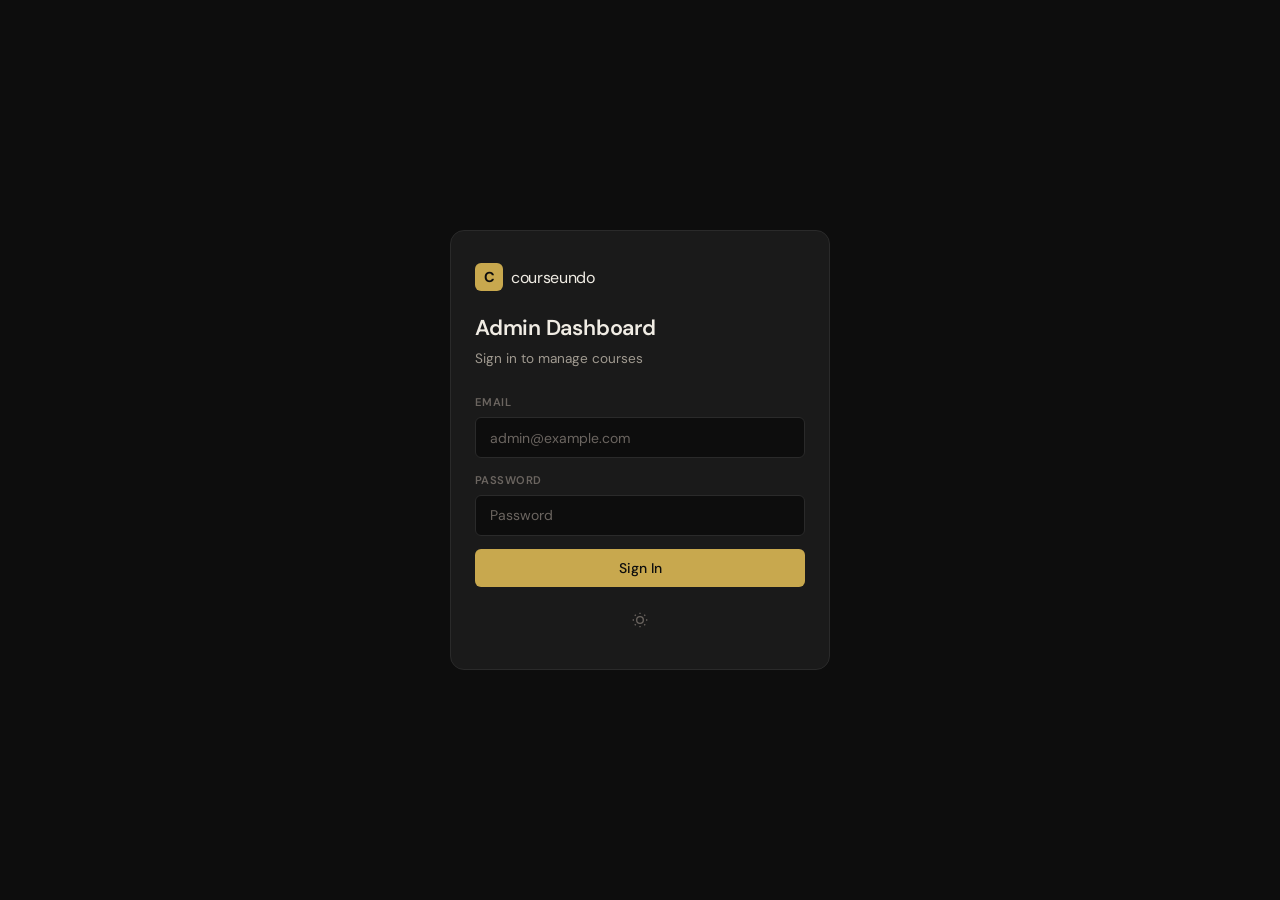
==== commit 1a376cc1: "Theme toggle, 401 auth fix, skeleton loading, smooth animations, favicon" ====
--- a/admin.html
+++ b/admin.html
@@ -1,10 +1,12 @@
 <!DOCTYPE html>
-<html lang="en">
+<html lang="en" data-theme="dark">
 
 <head>
     <meta charset="UTF-8">
     <meta name="viewport" content="width=device-width, initial-scale=1.0">
     <meta name="theme-color" content="#0D0D0D">
+    <link rel="icon"
+        href="data:image/svg+xml,<svg xmlns='http://www.w3.org/2000/svg' viewBox='0 0 32 32'><rect width='32' height='32' rx='8' fill='%23C8A84E'/><text x='50%25' y='56%25' dominant-baseline='middle' text-anchor='middle' fill='%230D0D0D' font-size='20' font-weight='700' font-family='sans-serif'>C</text></svg>">
     <title>Admin — Courseundo</title>
     <link rel="preconnect" href="https://fonts.googleapis.com">
     <link rel="preconnect" href="https://fonts.gstatic.com" crossorigin>
@@ -16,44 +18,52 @@
 
 <body class="admin-body">
 
-    <!-- ==================== LOGIN ==================== -->
+    <!-- LOGIN -->
     <div id="login-wrapper" class="login-wrapper">
         <form id="login-form" class="login-card" novalidate>
-            <div class="login-logo">
-                <span class="logo-icon">C</span>
-                <span class="logo-text">courseundo</span>
+            <div class="login-logo"><span class="logo-icon">C</span><span class="logo-text">courseundo</span></div>
+            <h1 class="login-title">Admin Dashboard</h1>
+            <p class="login-subtitle">Sign in to manage courses</p>
+            <div class="login-error" id="login-error"></div>
+            <div class="form-group"><label class="form-label" for="login-email">Email</label><input type="email"
+                    id="login-email" class="form-input" placeholder="admin@example.com" required autocomplete="email">
             </div>
-            <h1 class="login-title">Admin Dashboard</h1>
-            <p class="login-subtitle">Sign in to manage courses and suggestions</p>
-            <div class="login-error" id="login-error"></div>
-            <div class="form-group">
-                <label class="form-label" for="login-email">Email</label>
-                <input type="email" id="login-email" class="form-input" placeholder="admin@example.com" required
-                    autocomplete="email">
+            <div class="form-group"><label class="form-label" for="login-password">Password</label><input
+                    type="password" id="login-password" class="form-input" placeholder="Password" required
+                    autocomplete="current-password"></div>
+            <button type="submit" class="btn btn-primary btn-block">Sign In</button>
+            <div class="login-theme-row">
+                <button type="button" class="theme-toggle" id="theme-toggle-login" aria-label="Toggle theme">
+                    <svg class="icon-sun" width="16" height="16" viewBox="0 0 24 24" fill="none" stroke="currentColor"
+                        stroke-width="2">
+                        <circle cx="12" cy="12" r="5" />
+                        <line x1="12" y1="1" x2="12" y2="3" />
+                        <line x1="12" y1="21" x2="12" y2="23" />
+                        <line x1="4.22" y1="4.22" x2="5.64" y2="5.64" />
+                        <line x1="18.36" y1="18.36" x2="19.78" y2="19.78" />
+                        <line x1="1" y1="12" x2="3" y2="12" />
+                        <line x1="21" y1="12" x2="23" y2="12" />
+                        <line x1="4.22" y1="19.78" x2="5.64" y2="18.36" />
+                        <line x1="18.36" y1="5.64" x2="19.78" y2="4.22" />
+                    </svg>
+                    <svg class="icon-moon" width="16" height="16" viewBox="0 0 24 24" fill="none" stroke="currentColor"
+                        stroke-width="2">
+                        <path d="M21 12.79A9 9 0 1 1 11.21 3 7 7 0 0 0 21 12.79z" />
+                    </svg>
+                </button>
             </div>
-            <div class="form-group">
-                <label class="form-label" for="login-password">Password</label>
-                <input type="password" id="login-password" class="form-input" placeholder="Enter password" required
-                    autocomplete="current-password">
-            </div>
-            <button type="submit" class="btn btn-primary btn-block">Sign In</button>
         </form>
     </div>
 
-    <!-- ==================== DASHBOARD ==================== -->
+    <!-- DASHBOARD -->
     <div id="dashboard-wrapper" class="dashboard-wrapper hidden">
 
-        <!-- SIDEBAR -->
         <aside class="admin-sidebar" id="admin-sidebar">
             <div class="admin-sidebar-header">
-                <a href="/" class="logo" aria-label="Courseundo Home">
-                    <span class="logo-icon">C</span>
-                    <span class="logo-text">courseundo</span>
-                </a>
-                <button class="admin-sidebar-close" id="admin-sidebar-close" aria-label="Close sidebar">&times;</button>
+                <a href="/" class="logo"><span class="logo-icon">C</span><span class="logo-text">courseundo</span></a>
+                <button class="admin-sidebar-close" id="admin-sidebar-close" aria-label="Close">&times;</button>
             </div>
-
-            <nav id="admin-nav" class="admin-nav" role="navigation" aria-label="Admin navigation">
+            <nav id="admin-nav" class="admin-nav">
                 <button type="button" class="admin-nav-item active" data-tab="courses">
                     <svg width="18" height="18" viewBox="0 0 24 24" fill="none" stroke="currentColor" stroke-width="2"
                         stroke-linecap="round">
@@ -107,15 +117,32 @@
                     <span>Analytics</span>
                 </button>
             </nav>
-
             <div class="admin-sidebar-footer">
-                <a href="/" class="btn btn-ghost btn-sm btn-block" style="margin-bottom:0.5rem">View Site</a>
+                <button type="button" class="theme-toggle" id="theme-toggle-admin" aria-label="Toggle theme">
+                    <svg class="icon-sun" width="16" height="16" viewBox="0 0 24 24" fill="none" stroke="currentColor"
+                        stroke-width="2">
+                        <circle cx="12" cy="12" r="5" />
+                        <line x1="12" y1="1" x2="12" y2="3" />
+                        <line x1="12" y1="21" x2="12" y2="23" />
+                        <line x1="4.22" y1="4.22" x2="5.64" y2="5.64" />
+                        <line x1="18.36" y1="18.36" x2="19.78" y2="19.78" />
+                        <line x1="1" y1="12" x2="3" y2="12" />
+                        <line x1="21" y1="12" x2="23" y2="12" />
+                        <line x1="4.22" y1="19.78" x2="5.64" y2="18.36" />
+                        <line x1="18.36" y1="5.64" x2="19.78" y2="4.22" />
+                    </svg>
+                    <svg class="icon-moon" width="16" height="16" viewBox="0 0 24 24" fill="none" stroke="currentColor"
+                        stroke-width="2">
+                        <path d="M21 12.79A9 9 0 1 1 11.21 3 7 7 0 0 0 21 12.79z" />
+                    </svg>
+                    <span>Theme</span>
+                </button>
+                <a href="/" class="btn btn-ghost btn-sm btn-block" style="margin:0.5rem 0">View Site</a>
                 <button type="button" id="logout-btn" class="btn btn-ghost btn-sm btn-block">Sign Out</button>
             </div>
         </aside>
 
-        <!-- SIDEBAR MOBILE TOGGLE -->
-        <button class="admin-sidebar-toggle" id="admin-sidebar-toggle" aria-label="Open sidebar">
+        <button class="admin-sidebar-toggle" id="admin-sidebar-toggle" aria-label="Menu">
             <svg width="20" height="20" viewBox="0 0 24 24" fill="none" stroke="currentColor" stroke-width="2.5"
                 stroke-linecap="round">
                 <line x1="3" y1="6" x2="21" y2="6" />
@@ -124,7 +151,6 @@
             </svg>
         </button>
 
-        <!-- MAIN CONTENT -->
         <main class="admin-main">
 
             <!-- COURSES TAB -->
@@ -135,9 +161,7 @@
                 </div>
                 <div class="admin-search-row">
                     <input type="text" id="course-search" class="form-input" placeholder="Search courses...">
-                    <label class="admin-checkbox-label">
-                        <input type="checkbox" id="show-archived"> Show archived
-                    </label>
+                    <label class="admin-checkbox-label"><input type="checkbox" id="show-archived"> Show archived</label>
                 </div>
                 <div class="admin-split">
                     <div class="admin-course-list" id="admin-course-list"></div>
@@ -218,9 +242,9 @@
                                         <option>Yes</option>
                                         <option>No</option>
                                     </select></div>
-                                <div class="form-group"><label class="form-label" for="course-cert-type">Certificate
+                                <div class="form-group"><label class="form-label" for="course-cert-type">Cert
                                         Type</label><input type="text" id="course-cert-type" class="form-input"
-                                        placeholder="e.g. Verified Certificate"></div>
+                                        placeholder="e.g. Verified"></div>
                                 <div class="form-group"><label class="form-label"
                                         for="course-validation">Validation</label><select id="course-validation"
                                         class="form-input">
@@ -264,11 +288,11 @@
                             </div>
                             <span id="course-field-status" class="course-field-status"></span>
                             <div class="form-actions">
-                                <button type="submit" class="btn btn-primary">Save Course</button>
+                                <button type="submit" class="btn btn-primary">Save</button>
                                 <button type="button" id="fetch-meta-btn" class="btn btn-ghost">Fetch Metadata</button>
                                 <button type="button" id="ai-classify-btn" class="btn btn-ghost">AI Classify</button>
-                                <button type="button" id="verify-course-btn" class="btn btn-ghost hidden">Mark
-                                    Verified</button>
+                                <button type="button" id="verify-course-btn"
+                                    class="btn btn-ghost hidden">Verify</button>
                                 <button type="button" id="archive-course-btn"
                                     class="btn btn-danger hidden">Archive</button>
                             </div>
@@ -277,7 +301,6 @@
                 </div>
             </section>
 
-            <!-- SUGGESTIONS TAB -->
             <section class="admin-tab-panel" id="tab-suggestions">
                 <div class="admin-panel-header">
                     <h2 class="admin-panel-title">Suggestion Queue</h2>
@@ -285,7 +308,6 @@
                 <div class="admin-suggestions-list" id="admin-suggestions-list"></div>
             </section>
 
-            <!-- BULK TAB -->
             <section class="admin-tab-panel" id="tab-bulk">
                 <div class="admin-panel-header">
                     <h2 class="admin-panel-title">Import & Export</h2>
@@ -293,8 +315,7 @@
                 <div class="bulk-grid">
                     <div class="bulk-card">
                         <h3 class="bulk-card-title">Import Courses</h3>
-                        <div class="file-drop-zone" id="file-drop-zone" role="button" tabindex="0"
-                            aria-label="Drop or click to upload file">
+                        <div class="file-drop-zone" id="file-drop-zone" role="button" tabindex="0">
                             <div class="drop-icon">CSV / JSON</div>
                             <p>Drop file here or click to browse</p>
                         </div>
@@ -306,7 +327,7 @@
                     <div class="bulk-card">
                         <h3 class="bulk-card-title">Export Courses</h3>
                         <p style="color:var(--text-secondary);font-size:0.85rem;margin-bottom:1rem">Download all active
-                            courses as CSV or JSON.</p>
+                            courses.</p>
                         <button type="button" id="export-csv-btn" class="btn btn-ghost btn-block">Export CSV</button>
                         <button type="button" id="export-json-btn" class="btn btn-ghost btn-block"
                             style="margin-top:0.5rem">Export JSON</button>
@@ -314,7 +335,6 @@
                 </div>
             </section>
 
-            <!-- RATINGS TAB -->
             <section class="admin-tab-panel" id="tab-ratings">
                 <div class="admin-panel-header">
                     <h2 class="admin-panel-title">Course Ratings</h2>
@@ -322,7 +342,6 @@
                 <div id="ratings-container"></div>
             </section>
 
-            <!-- LOGS TAB -->
             <section class="admin-tab-panel" id="tab-logs">
                 <div class="admin-panel-header">
                     <h2 class="admin-panel-title">Activity Log</h2>
@@ -346,7 +365,7 @@
                         <option value="desktop">Desktop</option>
                     </select>
                     <button type="button" id="log-apply-filter" class="btn btn-primary btn-sm">Apply</button>
-                    <button type="button" id="log-export-btn" class="btn btn-ghost btn-sm">Export CSV</button>
+                    <button type="button" id="log-export-btn" class="btn btn-ghost btn-sm">Export</button>
                 </div>
                 <div class="table-wrapper">
                     <table class="log-table">
@@ -366,10 +385,9 @@
                 </div>
             </section>
 
-            <!-- ANALYTICS TAB -->
             <section class="admin-tab-panel" id="tab-analytics">
                 <div class="admin-panel-header">
-                    <h2 class="admin-panel-title">Analytics Overview</h2>
+                    <h2 class="admin-panel-title">Analytics</h2>
                 </div>
                 <div id="analytics-container"></div>
             </section>
@@ -377,9 +395,7 @@
         </main>
     </div>
 
-    <!-- TOASTS -->
     <div class="toast-container" id="admin-toast-container" aria-live="polite"></div>
-
     <script src="js/admin.js"></script>
 </body>
 
--- a/css/style.css
+++ b/css/style.css
@@ -1,26 +1,22 @@
 /* ===========================================================
-   COURSEUNDO — MOBILE-FIRST DESIGN SYSTEM
-   Premium feel through spacing, typography, and restraint.
+   COURSEUNDO — MOBILE-FIRST DESIGN SYSTEM WITH THEME TOGGLE
    =========================================================== */
 
-/* ---- CUSTOM PROPERTIES ---- */
-:root {
+:root,
+[data-theme="dark"] {
     --bg: #0D0D0D;
-    --bg-elevated: #151515;
+    --bg-elevated: #141414;
     --surface: #1A1A1A;
     --surface-hover: #222222;
     --border: #2A2A2A;
-    --border-light: #333333;
-
+    --border-light: #353535;
     --text-primary: #F0ECE4;
     --text-secondary: #A09A90;
     --text-muted: #6B6560;
-
     --accent: #C8A84E;
     --accent-hover: #D4B85A;
     --accent-text: #C8A84E;
     --accent-bg: rgba(200, 168, 78, 0.12);
-
     --green: #4ADE80;
     --green-bg: rgba(74, 222, 128, 0.12);
     --red: #F87171;
@@ -29,23 +25,67 @@
     --blue-bg: rgba(96, 165, 250, 0.12);
     --yellow: #FBBF24;
     --yellow-bg: rgba(251, 191, 36, 0.12);
-
-    --font-sans: 'DM Sans', -apple-system, BlinkMacSystemFont, 'Segoe UI', sans-serif;
-    --font-mono: 'DM Mono', 'SF Mono', 'Fira Code', monospace;
-
-    --radius-sm: 6px;
-    --radius: 10px;
-    --radius-lg: 14px;
-    --radius-xl: 20px;
-
     --shadow-sm: 0 1px 3px rgba(0, 0, 0, 0.4);
-    --shadow: 0 4px 16px rgba(0, 0, 0, 0.5);
-    --shadow-lg: 0 12px 40px rgba(0, 0, 0, 0.6);
-
-    --header-h: 56px;
-    --sidebar-w: 240px;
-
-    --ease: cubic-bezier(0.22, 1, 0.36, 1);
+    --shadow: 0 4px 20px rgba(0, 0, 0, 0.45);
+    --shadow-lg: 0 12px 40px rgba(0, 0, 0, 0.55);
+    --header-bg: rgba(13, 13, 13, 0.82);
+    --skeleton-from: #1A1A1A;
+    --skeleton-to: #252525;
+}
+
+[data-theme="light"] {
+    --bg: #F7F5F0;
+    --bg-elevated: #FFFFFF;
+    --surface: #FFFFFF;
+    --surface-hover: #F0EDE6;
+    --border: #E6E2DA;
+    --border-light: #D4D0C8;
+    --text-primary: #1A1814;
+    --text-secondary: #5A5550;
+    --text-muted: #8A8580;
+    --accent: #B08A2A;
+    --accent-hover: #9A7520;
+    --accent-text: #9A7520;
+    --accent-bg: rgba(176, 138, 42, 0.1);
+    --green: #16A34A;
+    --green-bg: rgba(22, 163, 74, 0.1);
+    --red: #DC2626;
+    --red-bg: rgba(220, 38, 38, 0.1);
+    --blue: #2563EB;
+    --blue-bg: rgba(37, 99, 235, 0.08);
+    --yellow: #D97706;
+    --yellow-bg: rgba(217, 119, 6, 0.1);
+    --shadow-sm: 0 1px 3px rgba(0, 0, 0, 0.06);
+    --shadow: 0 4px 20px rgba(0, 0, 0, 0.07);
+    --shadow-lg: 0 12px 40px rgba(0, 0, 0, 0.1);
+    --header-bg: rgba(247, 245, 240, 0.82);
+    --skeleton-from: #E6E2DA;
+    --skeleton-to: #F0EDE6;
+}
+
+/* TRANSITIONS for theme change */
+html {
+    transition: background-color 0.35s ease;
+}
+
+body,
+.header,
+.sidebar,
+.course-card,
+.admin-sidebar,
+.form-input,
+.btn,
+.badge,
+.toast,
+.rating-picker,
+.login-card,
+.admin-form,
+.suggestion-card,
+.admin-course-item,
+.analytics-card,
+.chart-container,
+.bulk-card {
+    transition: background-color 0.35s ease, color 0.35s ease, border-color 0.35s ease;
 }
 
 /* ---- RESET ---- */
@@ -64,20 +104,19 @@
 }
 
 body {
-    font-family: var(--font-sans);
+    font-family: 'DM Sans', -apple-system, BlinkMacSystemFont, 'Segoe UI', sans-serif;
     font-weight: 400;
     line-height: 1.6;
     color: var(--text-primary);
     background: var(--bg);
     -webkit-font-smoothing: antialiased;
-    -moz-osx-font-smoothing: grayscale;
     overflow-x: hidden;
 }
 
 a {
     color: var(--accent-text);
     text-decoration: none;
-    transition: color 0.15s ease;
+    transition: color 0.2s ease;
 }
 
 a:hover {
@@ -110,31 +149,6 @@
     list-style: none;
 }
 
-/* ---- UTILITIES ---- */
-.hidden {
-    display: none !important;
-}
-
-.req {
-    color: var(--red);
-}
-
-.container {
-    width: 100%;
-    max-width: 1280px;
-    margin: 0 auto;
-    padding: 0 1rem;
-}
-
-.honeypot {
-    position: absolute;
-    left: -9999px;
-    opacity: 0;
-    height: 0;
-    width: 0;
-}
-
-/* ---- TYPOGRAPHY ---- */
 h1,
 h2,
 h3,
@@ -144,6 +158,30 @@
     letter-spacing: -0.01em;
 }
 
+/* ---- UTILITIES ---- */
+.hidden {
+    display: none !important;
+}
+
+.req {
+    color: var(--red);
+}
+
+.container {
+    width: 100%;
+    max-width: 1280px;
+    margin: 0 auto;
+    padding: 0 1rem;
+}
+
+.honeypot {
+    position: absolute;
+    left: -9999px;
+    opacity: 0;
+    height: 0;
+    width: 0;
+}
+
 /* ---- BUTTONS ---- */
 .btn {
     display: inline-flex;
@@ -151,8 +189,8 @@
     justify-content: center;
     gap: 0.4rem;
     font-weight: 500;
-    border-radius: var(--radius-sm);
-    transition: all 0.2s var(--ease);
+    border-radius: 6px;
+    transition: all 0.2s cubic-bezier(0.22, 1, 0.36, 1);
     white-space: nowrap;
     user-select: none;
 }
@@ -166,29 +204,30 @@
 
 .btn-primary:hover {
     background: var(--accent-hover);
-    letter-spacing: 0.02em;
+    transform: translateY(-1px);
 }
 
 .btn-primary:active {
-    transform: scale(0.97);
+    transform: translateY(0) scale(0.98);
 }
 
 .btn-ghost {
     border: 1px solid var(--border);
     color: var(--text-secondary);
-    padding: 0.55rem 1rem;
+    padding: 0.5rem 1rem;
     font-size: 0.8rem;
 }
 
 .btn-ghost:hover {
-    border-color: var(--text-muted);
+    border-color: var(--border-light);
     color: var(--text-primary);
+    background: var(--surface-hover);
 }
 
 .btn-danger {
     background: var(--red);
     color: #fff;
-    padding: 0.55rem 1rem;
+    padding: 0.5rem 1rem;
     font-size: 0.8rem;
 }
 
@@ -197,7 +236,7 @@
 }
 
 .btn-sm {
-    padding: 0.4rem 0.75rem;
+    padding: 0.38rem 0.75rem;
     font-size: 0.75rem;
 }
 
@@ -217,11 +256,11 @@
 
 .form-label {
     display: block;
-    font-size: 0.75rem;
-    font-weight: 500;
-    color: var(--text-secondary);
+    font-size: 0.7rem;
+    font-weight: 600;
+    color: var(--text-muted);
     margin-bottom: 0.35rem;
-    letter-spacing: 0.03em;
+    letter-spacing: 0.04em;
     text-transform: uppercase;
 }
 
@@ -230,10 +269,10 @@
     padding: 0.65rem 0.85rem;
     background: var(--bg);
     border: 1px solid var(--border);
-    border-radius: var(--radius-sm);
+    border-radius: 6px;
     color: var(--text-primary);
     font-size: 0.875rem;
-    transition: border-color 0.2s ease, box-shadow 0.2s ease;
+    transition: border-color 0.2s ease, box-shadow 0.2s ease, background-color 0.35s ease;
 }
 
 .form-input:focus {
@@ -253,7 +292,7 @@
 select.form-input {
     cursor: pointer;
     appearance: none;
-    background-image: url("data:image/svg+xml,%3Csvg width='12' height='12' viewBox='0 0 24 24' fill='none' stroke='%236B6560' stroke-width='2.5' stroke-linecap='round' stroke-linejoin='round'%3E%3Cpolyline points='6 9 12 15 18 9'/%3E%3C/svg%3E");
+    background-image: url("data:image/svg+xml,%3Csvg width='10' height='10' viewBox='0 0 24 24' fill='none' stroke='%236B6560' stroke-width='2.5'%3E%3Cpolyline points='6 9 12 15 18 9'/%3E%3C/svg%3E");
     background-repeat: no-repeat;
     background-position: right 0.75rem center;
     padding-right: 2.25rem;
@@ -289,9 +328,9 @@
 /* ---- BADGES ---- */
 .badge {
     display: inline-block;
-    font-size: 0.65rem;
+    font-size: 0.62rem;
     font-weight: 600;
-    padding: 0.2rem 0.55rem;
+    padding: 0.18rem 0.5rem;
     border-radius: 999px;
     text-transform: uppercase;
     letter-spacing: 0.05em;
@@ -347,11 +386,11 @@
     position: sticky;
     top: 0;
     z-index: 100;
-    background: rgba(13, 13, 13, 0.85);
-    backdrop-filter: blur(16px);
-    -webkit-backdrop-filter: blur(16px);
+    background: var(--header-bg);
+    backdrop-filter: blur(20px);
+    -webkit-backdrop-filter: blur(20px);
     border-bottom: 1px solid var(--border);
-    height: var(--header-h);
+    height: 56px;
 }
 
 .header-inner {
@@ -382,7 +421,7 @@
     justify-content: center;
     background: var(--accent);
     color: #0D0D0D;
-    border-radius: var(--radius-sm);
+    border-radius: 6px;
     font-weight: 700;
     font-size: 0.9rem;
 }
@@ -394,13 +433,62 @@
 .header-right {
     display: flex;
     align-items: center;
-    gap: 0.75rem;
+    gap: 0.6rem;
 }
 
 .header-count {
-    font-family: var(--font-mono);
+    font-family: 'DM Mono', monospace;
     font-size: 0.7rem;
     color: var(--text-muted);
+}
+
+/* Theme toggle */
+.theme-toggle {
+    width: 34px;
+    height: 34px;
+    display: flex;
+    align-items: center;
+    justify-content: center;
+    border-radius: 50%;
+    color: var(--text-muted);
+    transition: background 0.2s ease, color 0.2s ease, transform 0.2s ease;
+}
+
+.theme-toggle:hover {
+    background: var(--surface-hover);
+    color: var(--text-primary);
+}
+
+.theme-toggle:active {
+    transform: scale(0.9);
+}
+
+.icon-sun {
+    display: block;
+}
+
+.icon-moon {
+    display: none;
+}
+
+[data-theme="light"] .icon-sun {
+    display: none;
+}
+
+[data-theme="light"] .icon-moon {
+    display: block;
+}
+
+.theme-label {
+    font-size: 0.75rem;
+    color: var(--text-muted);
+    margin-left: 0.25rem;
+}
+
+.login-theme-row {
+    display: flex;
+    justify-content: center;
+    margin-top: 1rem;
 }
 
 /* Mobile menu button */
@@ -408,12 +496,9 @@
     display: flex;
     flex-direction: column;
     justify-content: center;
-    gap: 4px;
+    gap: 5px;
     width: 28px;
     height: 28px;
-    background: none;
-    border: none;
-    cursor: pointer;
     padding: 0;
 }
 
@@ -423,11 +508,11 @@
     height: 2px;
     background: var(--text-primary);
     border-radius: 2px;
-    transition: all 0.25s var(--ease);
+    transition: all 0.25s cubic-bezier(0.22, 1, 0.36, 1);
 }
 
 .mobile-menu-btn.active span:nth-child(1) {
-    transform: translateY(6px) rotate(45deg);
+    transform: translateY(7px) rotate(45deg);
 }
 
 .mobile-menu-btn.active span:nth-child(2) {
@@ -435,7 +520,7 @@
 }
 
 .mobile-menu-btn.active span:nth-child(3) {
-    transform: translateY(-6px) rotate(-45deg);
+    transform: translateY(-7px) rotate(-45deg);
 }
 
 @media (min-width: 768px) {
@@ -450,16 +535,16 @@
     }
 }
 
-/* Mobile nav overlay */
+/* Mobile nav */
 .mobile-nav-overlay {
     position: fixed;
     inset: 0;
     z-index: 200;
-    background: rgba(0, 0, 0, 0.7);
+    background: rgba(0, 0, 0, 0.6);
     backdrop-filter: blur(8px);
     opacity: 0;
     visibility: hidden;
-    transition: opacity 0.3s var(--ease), visibility 0.3s var(--ease);
+    transition: opacity 0.3s ease, visibility 0.3s ease;
 }
 
 .mobile-nav-overlay.active {
@@ -477,7 +562,7 @@
     background: var(--surface);
     padding: 1.5rem;
     transform: translateX(100%);
-    transition: transform 0.35s var(--ease);
+    transition: transform 0.35s cubic-bezier(0.22, 1, 0.36, 1);
     display: flex;
     flex-direction: column;
 }
@@ -496,9 +581,6 @@
 .mobile-nav-close {
     font-size: 1.8rem;
     color: var(--text-muted);
-    background: none;
-    border: none;
-    cursor: pointer;
     line-height: 1;
 }
 
@@ -517,11 +599,27 @@
     color: var(--text-primary);
 }
 
+.mobile-nav-footer {
+    margin-top: auto;
+    display: flex;
+    flex-direction: column;
+    gap: 0.75rem;
+    padding-top: 1rem;
+    border-top: 1px solid var(--border);
+}
+
 .mobile-nav-count {
-    margin-top: auto;
-    font-family: var(--font-mono);
+    font-family: 'DM Mono', monospace;
     font-size: 0.75rem;
     color: var(--text-muted);
+}
+
+.mobile-nav-footer .theme-toggle {
+    display: flex;
+    gap: 0.5rem;
+    width: auto;
+    padding: 0.5rem;
+    border-radius: 6px;
 }
 
 /* ---- HERO ---- */
@@ -533,8 +631,8 @@
 .hero-title {
     font-size: 1.75rem;
     font-weight: 700;
-    letter-spacing: -0.025em;
-    line-height: 1.2;
+    letter-spacing: -0.03em;
+    line-height: 1.15;
 }
 
 .hero-accent {
@@ -545,10 +643,9 @@
     font-size: 0.9rem;
     color: var(--text-secondary);
     margin-top: 0.75rem;
-    max-width: 540px;
+    max-width: 520px;
     margin-left: auto;
     margin-right: auto;
-    line-height: 1.6;
 }
 
 @media (min-width: 768px) {
@@ -581,9 +678,9 @@
     align-items: center;
     background: var(--surface);
     border: 1px solid var(--border);
-    border-radius: var(--radius-lg);
+    border-radius: 14px;
     padding: 0.25rem;
-    transition: border-color 0.2s ease, box-shadow 0.2s ease;
+    transition: border-color 0.25s ease, box-shadow 0.25s ease;
     max-width: 600px;
     margin: 0 auto;
 }
@@ -614,13 +711,17 @@
     justify-content: center;
     background: var(--accent);
     color: #0D0D0D;
-    border-radius: var(--radius);
+    border-radius: 10px;
     flex-shrink: 0;
-    transition: background 0.2s ease;
+    transition: background 0.2s ease, transform 0.15s ease;
 }
 
 .search-btn:hover {
     background: var(--accent-hover);
+}
+
+.search-btn:active {
+    transform: scale(0.94);
 }
 
 .search-meta {
@@ -638,8 +739,12 @@
     width: 6px;
     height: 6px;
     border-radius: 50%;
+    display: inline-block;
     background: var(--green);
-    display: inline-block;
+}
+
+.dot-muted {
+    background: var(--text-muted);
 }
 
 /* ---- TABS ---- */
@@ -662,7 +767,7 @@
     border: none;
     border-bottom: 2px solid transparent;
     cursor: pointer;
-    transition: color 0.15s ease, border-color 0.15s ease;
+    transition: color 0.2s ease, border-color 0.2s ease;
 }
 
 .tab-btn:hover {
@@ -674,7 +779,7 @@
     border-bottom-color: var(--accent);
 }
 
-/* ---- MAIN LAYOUT ---- */
+/* ---- MAIN ---- */
 .main {
     padding: 1rem 0 3rem;
 }
@@ -691,13 +796,13 @@
 
 .tab-panel.active {
     display: block;
-    animation: fadeUp 0.3s var(--ease);
+    animation: fadeUp 0.35s cubic-bezier(0.22, 1, 0.36, 1);
 }
 
 @keyframes fadeUp {
     from {
         opacity: 0;
-        transform: translateY(12px);
+        transform: translateY(14px);
     }
 
     to {
@@ -710,13 +815,14 @@
 .sidebar {
     background: var(--surface);
     border: 1px solid var(--border);
-    border-radius: var(--radius);
+    border-radius: 10px;
     padding: 1.25rem;
     display: none;
 }
 
 .sidebar.open {
     display: block;
+    animation: fadeUp 0.25s ease;
 }
 
 .sidebar-header {
@@ -728,7 +834,6 @@
 
 .sidebar-title {
     font-size: 0.9rem;
-    font-weight: 600;
 }
 
 .filter-group {
@@ -737,8 +842,8 @@
 
 .filter-label {
     display: block;
-    font-size: 0.7rem;
-    font-weight: 500;
+    font-size: 0.68rem;
+    font-weight: 600;
     color: var(--text-muted);
     text-transform: uppercase;
     letter-spacing: 0.05em;
@@ -747,10 +852,10 @@
 
 .filter-select {
     width: 100%;
-    padding: 0.55rem 0.75rem;
+    padding: 0.55rem 2rem 0.55rem 0.75rem;
     background: var(--bg);
     border: 1px solid var(--border);
-    border-radius: var(--radius-sm);
+    border-radius: 6px;
     color: var(--text-primary);
     font-size: 0.8rem;
     cursor: pointer;
@@ -758,7 +863,6 @@
     background-image: url("data:image/svg+xml,%3Csvg width='10' height='10' viewBox='0 0 24 24' fill='none' stroke='%236B6560' stroke-width='2.5'%3E%3Cpolyline points='6 9 12 15 18 9'/%3E%3C/svg%3E");
     background-repeat: no-repeat;
     background-position: right 0.6rem center;
-    padding-right: 2rem;
     transition: border-color 0.15s ease;
 }
 
@@ -785,9 +889,9 @@
         width: 220px;
         flex-shrink: 0;
         position: sticky;
-        top: calc(var(--header-h) + 1rem);
+        top: calc(56px + 1rem);
         align-self: flex-start;
-        max-height: calc(100vh - var(--header-h) - 2rem);
+        max-height: calc(100vh - 56px - 2rem);
         overflow-y: auto;
     }
 
@@ -800,7 +904,7 @@
     }
 }
 
-/* FAB filter button (mobile only) */
+/* FAB */
 .fab-filter {
     position: fixed;
     bottom: 1.25rem;
@@ -815,11 +919,11 @@
     align-items: center;
     justify-content: center;
     box-shadow: var(--shadow-lg);
-    transition: transform 0.2s var(--ease), box-shadow 0.2s ease;
+    transition: transform 0.2s ease, box-shadow 0.2s ease;
 }
 
 .fab-filter:active {
-    transform: scale(0.92);
+    transform: scale(0.9);
 }
 
 @media (min-width: 1024px) {
@@ -852,7 +956,7 @@
     padding: 0.4rem 2rem 0.4rem 0.75rem;
     background: var(--bg);
     border: 1px solid var(--border);
-    border-radius: var(--radius-sm);
+    border-radius: 6px;
     color: var(--text-secondary);
     font-size: 0.75rem;
     cursor: pointer;
@@ -887,20 +991,46 @@
     }
 }
 
+/* SKELETON */
+.skeleton {
+    background: linear-gradient(90deg, var(--skeleton-from) 25%, var(--skeleton-to) 50%, var(--skeleton-from) 75%);
+    background-size: 200% 100%;
+    animation: shimmer 1.5s infinite;
+    border-radius: 4px;
+}
+
+@keyframes shimmer {
+    0% {
+        background-position: 200% 0;
+    }
+
+    100% {
+        background-position: -200% 0;
+    }
+}
+
+.card-skeleton {
+    background: var(--surface);
+    border: 1px solid var(--border);
+    border-radius: 10px;
+    padding: 1.15rem;
+}
+
 /* ---- COURSE CARD ---- */
 .course-card {
     background: var(--surface);
     border: 1px solid var(--border);
-    border-radius: var(--radius);
+    border-radius: 10px;
     padding: 1.15rem;
-    transition: border-color 0.2s ease, transform 0.25s var(--ease), box-shadow 0.25s ease;
+    transition: border-color 0.25s ease, transform 0.3s cubic-bezier(0.22, 1, 0.36, 1), box-shadow 0.3s ease;
     opacity: 0;
-    animation: fadeUp 0.4s var(--ease) forwards;
+    animation: fadeUp 0.45s cubic-bezier(0.22, 1, 0.36, 1) forwards;
+    contain: layout style;
 }
 
 .course-card:hover {
     border-color: var(--border-light);
-    transform: translateY(-2px);
+    transform: translateY(-3px);
     box-shadow: var(--shadow);
 }
 
@@ -927,7 +1057,7 @@
 }
 
 .card-platform {
-    font-size: 0.65rem;
+    font-size: 0.62rem;
     font-weight: 600;
     text-transform: uppercase;
     letter-spacing: 0.06em;
@@ -995,7 +1125,7 @@
     color: var(--text-muted);
 }
 
-.card-meta-item::before {
+.card-meta-item+.card-meta-item::before {
     content: '';
     display: inline-block;
     width: 3px;
@@ -1006,10 +1136,6 @@
     vertical-align: middle;
 }
 
-.card-meta-item:first-child::before {
-    display: none;
-}
-
 .card-rating {
     display: flex;
     align-items: center;
@@ -1039,7 +1165,7 @@
 
 .rating-text {
     font-size: 0.72rem;
-    font-family: var(--font-mono);
+    font-family: 'DM Mono', monospace;
     color: var(--text-muted);
 }
 
@@ -1048,7 +1174,7 @@
 }
 
 .freshness {
-    font-size: 0.6rem;
+    font-size: 0.58rem;
     font-weight: 600;
     padding: 0.12rem 0.45rem;
     border-radius: 999px;
@@ -1088,7 +1214,7 @@
     justify-content: center;
     background: var(--surface);
     border: 1px solid var(--border);
-    border-radius: var(--radius-sm);
+    border-radius: 6px;
     color: var(--text-secondary);
     font-size: 0.8rem;
     cursor: pointer;
@@ -1112,7 +1238,7 @@
     cursor: not-allowed;
 }
 
-/* ---- EMPTY STATE ---- */
+/* ---- EMPTY / LOADING ---- */
 .empty-state {
     text-align: center;
     padding: 3rem 1.5rem;
@@ -1125,11 +1251,6 @@
     margin-bottom: 0.4rem;
 }
 
-.empty-state p {
-    font-size: 0.85rem;
-}
-
-/* ---- LOADING ---- */
 .loading-spinner {
     text-align: center;
     padding: 3rem;
@@ -1174,7 +1295,7 @@
 .suggest-form {
     background: var(--surface);
     border: 1px solid var(--border);
-    border-radius: var(--radius);
+    border-radius: 10px;
     padding: 1.25rem;
     margin-bottom: 1.5rem;
 }
@@ -1197,16 +1318,15 @@
 .suggestion-card {
     background: var(--surface);
     border: 1px solid var(--border);
-    border-radius: var(--radius);
+    border-radius: 10px;
     padding: 1rem;
     margin-bottom: 0.75rem;
     opacity: 0;
-    animation: fadeUp 0.35s var(--ease) forwards;
+    animation: fadeUp 0.35s cubic-bezier(0.22, 1, 0.36, 1) forwards;
 }
 
 .suggestion-title {
     font-size: 0.9rem;
-    font-weight: 600;
 }
 
 .suggestion-title a {
@@ -1245,14 +1365,14 @@
     position: fixed;
     inset: 0;
     z-index: 300;
-    background: rgba(0, 0, 0, 0.65);
+    background: rgba(0, 0, 0, 0.6);
     backdrop-filter: blur(8px);
     display: flex;
     align-items: center;
     justify-content: center;
     opacity: 0;
     visibility: hidden;
-    transition: opacity 0.25s var(--ease), visibility 0.25s var(--ease);
+    transition: opacity 0.25s ease, visibility 0.25s ease;
     padding: 1rem;
 }
 
@@ -1264,13 +1384,13 @@
 .rating-picker {
     background: var(--surface);
     border: 1px solid var(--border);
-    border-radius: var(--radius-lg);
+    border-radius: 14px;
     padding: 2rem;
     text-align: center;
     width: 100%;
     max-width: 360px;
-    transform: scale(0.9);
-    transition: transform 0.3s var(--ease);
+    transform: scale(0.92);
+    transition: transform 0.3s cubic-bezier(0.22, 1, 0.36, 1);
 }
 
 .rating-overlay.active .rating-picker {
@@ -1298,7 +1418,7 @@
 
 .rating-picker-stars .star.active {
     color: var(--accent);
-    transform: scale(1.1);
+    transform: scale(1.15);
 }
 
 .rating-feedback {
@@ -1306,10 +1426,6 @@
     color: var(--text-secondary);
     margin-bottom: 0.75rem;
     min-height: 1.2em;
-}
-
-.rating-close {
-    margin-top: 0.5rem;
 }
 
 /* ---- TOAST ---- */
@@ -1327,12 +1443,12 @@
 .toast {
     background: var(--surface);
     border: 1px solid var(--border);
-    border-radius: var(--radius);
+    border-radius: 10px;
     padding: 0.75rem 1.15rem;
     font-size: 0.82rem;
     color: var(--text-primary);
     box-shadow: var(--shadow-lg);
-    animation: toastIn 0.3s var(--ease), toastOut 0.3s var(--ease) 3.5s forwards;
+    animation: toastIn 0.35s cubic-bezier(0.22, 1, 0.36, 1), toastOut 0.3s ease 3.5s forwards;
     pointer-events: auto;
 }
 
@@ -1378,7 +1494,6 @@
     flex-direction: column;
     align-items: center;
     gap: 0.25rem;
-    text-align: center;
 }
 
 .footer-copy {
@@ -1393,10 +1508,8 @@
 }
 
 /* ===========================================================
-   ADMIN STYLES
+   ADMIN
    =========================================================== */
-
-/* ---- LOGIN ---- */
 .login-wrapper {
     min-height: 100vh;
     display: flex;
@@ -1410,7 +1523,7 @@
     max-width: 380px;
     background: var(--surface);
     border: 1px solid var(--border);
-    border-radius: var(--radius-lg);
+    border-radius: 14px;
     padding: 2rem 1.5rem;
 }
 
@@ -1423,7 +1536,6 @@
 
 .login-title {
     font-size: 1.35rem;
-    font-weight: 700;
     margin-bottom: 0.35rem;
 }
 
@@ -1438,7 +1550,7 @@
     color: var(--red);
     background: var(--red-bg);
     padding: 0.6rem 0.85rem;
-    border-radius: var(--radius-sm);
+    border-radius: 6px;
     margin-bottom: 1rem;
     display: none;
 }
@@ -1447,14 +1559,13 @@
     display: block;
 }
 
-/* ---- DASHBOARD LAYOUT ---- */
 .dashboard-wrapper {
     display: flex;
     min-height: 100vh;
 }
 
 .admin-sidebar {
-    width: var(--sidebar-w);
+    width: 240px;
     background: var(--surface);
     border-right: 1px solid var(--border);
     display: flex;
@@ -1466,7 +1577,7 @@
     bottom: 0;
     z-index: 150;
     transform: translateX(-100%);
-    transition: transform 0.3s var(--ease);
+    transition: transform 0.3s cubic-bezier(0.22, 1, 0.36, 1);
 }
 
 .admin-sidebar.open {
@@ -1499,30 +1610,26 @@
 .admin-sidebar-close {
     font-size: 1.5rem;
     color: var(--text-muted);
-    background: none;
-    border: none;
-    cursor: pointer;
-}
-
-/* ---- ADMIN NAV ---- */
+}
+
 .admin-nav {
     flex: 1;
     overflow-y: auto;
     padding: 0.5rem 0.6rem;
     display: flex;
     flex-direction: column;
-    gap: 0.2rem;
+    gap: 0.15rem;
 }
 
 .admin-nav-item {
     display: flex;
     align-items: center;
     gap: 0.65rem;
-    padding: 0.7rem 0.85rem;
+    padding: 0.65rem 0.85rem;
     font-size: 0.82rem;
     font-weight: 500;
     color: var(--text-secondary);
-    border-radius: var(--radius-sm);
+    border-radius: 6px;
     cursor: pointer;
     transition: background 0.15s ease, color 0.15s ease;
     position: relative;
@@ -1531,7 +1638,7 @@
 }
 
 .admin-nav-item:hover {
-    background: var(--bg);
+    background: var(--surface-hover);
     color: var(--text-primary);
 }
 
@@ -1542,7 +1649,7 @@
 
 .admin-nav-item svg {
     flex-shrink: 0;
-    opacity: 0.7;
+    opacity: 0.6;
 }
 
 .admin-nav-item.active svg {
@@ -1561,13 +1668,24 @@
     text-align: center;
 }
 
-/* ---- ADMIN SIDEBAR FOOTER ---- */
 .admin-sidebar-footer {
     padding: 0.75rem 1rem;
     border-top: 1px solid var(--border);
-}
-
-/* ---- ADMIN SIDEBAR TOGGLE ---- */
+    display: flex;
+    flex-direction: column;
+    gap: 0.5rem;
+}
+
+.admin-sidebar-footer .theme-toggle {
+    display: flex;
+    gap: 0.5rem;
+    width: auto;
+    padding: 0.45rem 0.75rem;
+    border-radius: 6px;
+    justify-content: flex-start;
+    font-size: 0.78rem;
+}
+
 .admin-sidebar-toggle {
     position: fixed;
     top: 0.75rem;
@@ -1580,12 +1698,11 @@
     justify-content: center;
     background: var(--surface);
     border: 1px solid var(--border);
-    border-radius: var(--radius-sm);
+    border-radius: 6px;
     color: var(--text-primary);
     box-shadow: var(--shadow-sm);
 }
 
-/* ---- ADMIN MAIN ---- */
 .admin-main {
     flex: 1;
     min-width: 0;
@@ -1603,7 +1720,6 @@
 
 .admin-panel-title {
     font-size: 1.15rem;
-    font-weight: 700;
 }
 
 .admin-tab-panel {
@@ -1612,10 +1728,9 @@
 
 .admin-tab-panel.active {
     display: block;
-    animation: fadeUp 0.3s var(--ease);
-}
-
-/* Admin search row */
+    animation: fadeUp 0.3s ease;
+}
+
 .admin-search-row {
     display: flex;
     align-items: center;
@@ -1635,14 +1750,12 @@
     align-items: center;
     gap: 0.35rem;
     cursor: pointer;
-    white-space: nowrap;
 }
 
 .admin-checkbox-label input[type="checkbox"] {
     accent-color: var(--accent);
 }
 
-/* Admin split layout */
 .admin-split {
     display: flex;
     flex-direction: column;
@@ -1669,11 +1782,10 @@
     }
 }
 
-/* Admin course list */
 .admin-course-list {
     background: var(--bg);
     border: 1px solid var(--border);
-    border-radius: var(--radius);
+    border-radius: 10px;
     padding: 0.5rem;
     max-height: 350px;
     overflow-y: auto;
@@ -1683,8 +1795,8 @@
     display: flex;
     align-items: center;
     gap: 0.5rem;
-    padding: 0.65rem 0.75rem;
-    border-radius: var(--radius-sm);
+    padding: 0.6rem 0.75rem;
+    border-radius: 6px;
     cursor: pointer;
     transition: background 0.15s ease;
 }
@@ -1704,7 +1816,6 @@
     white-space: nowrap;
     overflow: hidden;
     text-overflow: ellipsis;
-    min-width: 0;
 }
 
 .admin-course-item-platform {
@@ -1732,11 +1843,10 @@
     color: var(--red);
 }
 
-/* Admin form */
 .admin-form {
     background: var(--surface);
     border: 1px solid var(--border);
-    border-radius: var(--radius);
+    border-radius: 10px;
     padding: 1.25rem;
 }
 
@@ -1755,10 +1865,6 @@
         grid-template-columns: 1fr 1fr 1fr;
         gap: 0.85rem;
     }
-
-    .admin-form .form-row-3>.form-group:last-child:empty {
-        display: none;
-    }
 }
 
 .course-field-status {
@@ -1766,11 +1872,10 @@
     color: var(--text-muted);
 }
 
-/* Admin suggestion item */
 .admin-suggestion-item {
     background: var(--surface);
     border: 1px solid var(--border);
-    border-radius: var(--radius);
+    border-radius: 10px;
     padding: 1rem;
     margin-bottom: 0.75rem;
     display: flex;
@@ -1815,7 +1920,6 @@
     word-break: break-all;
 }
 
-/* ---- BULK ---- */
 .bulk-grid {
     display: grid;
     grid-template-columns: 1fr;
@@ -1831,19 +1935,18 @@
 .bulk-card {
     background: var(--surface);
     border: 1px solid var(--border);
-    border-radius: var(--radius);
+    border-radius: 10px;
     padding: 1.5rem;
 }
 
 .bulk-card-title {
     font-size: 1rem;
-    font-weight: 600;
     margin-bottom: 1rem;
 }
 
 .file-drop-zone {
     border: 2px dashed var(--border);
-    border-radius: var(--radius);
+    border-radius: 10px;
     padding: 2rem 1rem;
     text-align: center;
     color: var(--text-muted);
@@ -1859,14 +1962,13 @@
 }
 
 .drop-icon {
-    font-family: var(--font-mono);
+    font-family: 'DM Mono', monospace;
     font-size: 0.85rem;
     font-weight: 600;
     margin-bottom: 0.5rem;
     color: var(--text-secondary);
 }
 
-/* ---- LOG TABLE ---- */
 .log-filters {
     display: flex;
     flex-wrap: wrap;
@@ -1883,7 +1985,7 @@
 .table-wrapper {
     overflow-x: auto;
     border: 1px solid var(--border);
-    border-radius: var(--radius);
+    border-radius: 10px;
 }
 
 .log-table {
@@ -1916,7 +2018,6 @@
     background: var(--surface-hover);
 }
 
-/* ---- ANALYTICS ---- */
 .analytics-overview {
     display: grid;
     grid-template-columns: repeat(2, 1fr);
@@ -1933,15 +2034,20 @@
 .analytics-card {
     background: var(--surface);
     border: 1px solid var(--border);
-    border-radius: var(--radius);
+    border-radius: 10px;
     padding: 1rem;
     text-align: center;
+    transition: transform 0.2s ease;
+}
+
+.analytics-card:hover {
+    transform: translateY(-2px);
 }
 
 .analytics-card-value {
     font-size: 1.5rem;
     font-weight: 700;
-    font-family: var(--font-mono);
+    font-family: 'DM Mono', monospace;
     color: var(--accent-text);
 }
 
@@ -1966,13 +2072,12 @@
 .chart-container {
     background: var(--surface);
     border: 1px solid var(--border);
-    border-radius: var(--radius);
+    border-radius: 10px;
     padding: 1.15rem;
 }
 
 .chart-title {
     font-size: 0.85rem;
-    font-weight: 600;
     margin-bottom: 0.85rem;
 }
 
@@ -2002,18 +2107,17 @@
     height: 100%;
     background: var(--accent);
     border-radius: 999px;
-    transition: width 0.5s var(--ease);
+    transition: width 0.6s cubic-bezier(0.22, 1, 0.36, 1);
 }
 
 .bar-value {
     font-size: 0.72rem;
-    font-family: var(--font-mono);
+    font-family: 'DM Mono', monospace;
     color: var(--text-muted);
     width: 30px;
     text-align: right;
 }
 
-/* ---- IMPORT PREVIEW ---- */
 #import-preview table {
     width: 100%;
     border-collapse: collapse;
@@ -2055,59 +2159,20 @@
     color: var(--red);
 }
 
-/* ---- ADMIN MOBILE SIDEBAR OVERLAY ---- */
-.admin-sidebar-overlay {
-    position: fixed;
-    inset: 0;
-    z-index: 145;
-    background: rgba(0, 0, 0, 0.5);
-    opacity: 0;
-    visibility: hidden;
-    transition: opacity 0.3s ease, visibility 0.3s ease;
-}
-
-.admin-sidebar-overlay.active {
-    opacity: 1;
-    visibility: visible;
-}
-
-/* ---- FORM INPUT FOR ADMIN SIDEBAR (DARK) ---- */
-.admin-body .form-input {
-    background: var(--bg);
-    border: 1px solid var(--border);
-}
-
-.admin-body .form-input:focus {
-    border-color: var(--accent);
-    box-shadow: 0 0 0 3px var(--accent-bg);
-}
-
-.admin-body select.form-input {
-    background-color: var(--bg);
-    background-image: url("data:image/svg+xml,%3Csvg width='10' height='10' viewBox='0 0 24 24' fill='none' stroke='%236B6560' stroke-width='2.5'%3E%3Cpolyline points='6 9 12 15 18 9'/%3E%3C/svg%3E");
-    background-repeat: no-repeat;
-    background-position: right 0.6rem center;
-}
-
-.json-feedback {
-    font-size: 0.7rem;
-    margin-top: 0.25rem;
-}
-
-.json-valid textarea {
-    border-color: var(--green) !important;
-}
-
-.json-invalid textarea {
-    border-color: var(--red) !important;
-}
-
 .mb-1 {
     margin-bottom: 0.5rem;
 }
 
 .mb-2 {
     margin-bottom: 1rem;
+}
+
+.json-valid {
+    border-color: var(--green) !important;
+}
+
+.json-invalid {
+    border-color: var(--red) !important;
 }
 
 /* ---- SCROLLBAR ---- */
@@ -2129,13 +2194,12 @@
     background: var(--text-muted);
 }
 
-/* ---- FOCUS VISIBLE ---- */
+/* ---- FOCUS ---- */
 :focus-visible {
     outline: 2px solid var(--accent);
     outline-offset: 2px;
 }
 
-/* ---- SELECTION ---- */
 ::selection {
     background: var(--accent);
     color: #0D0D0D;
@@ -2157,9 +2221,4 @@
         background: #fff;
         color: #000;
     }
-
-    .course-card {
-        border: 1px solid #ccc;
-        break-inside: avoid;
-    }
 }
